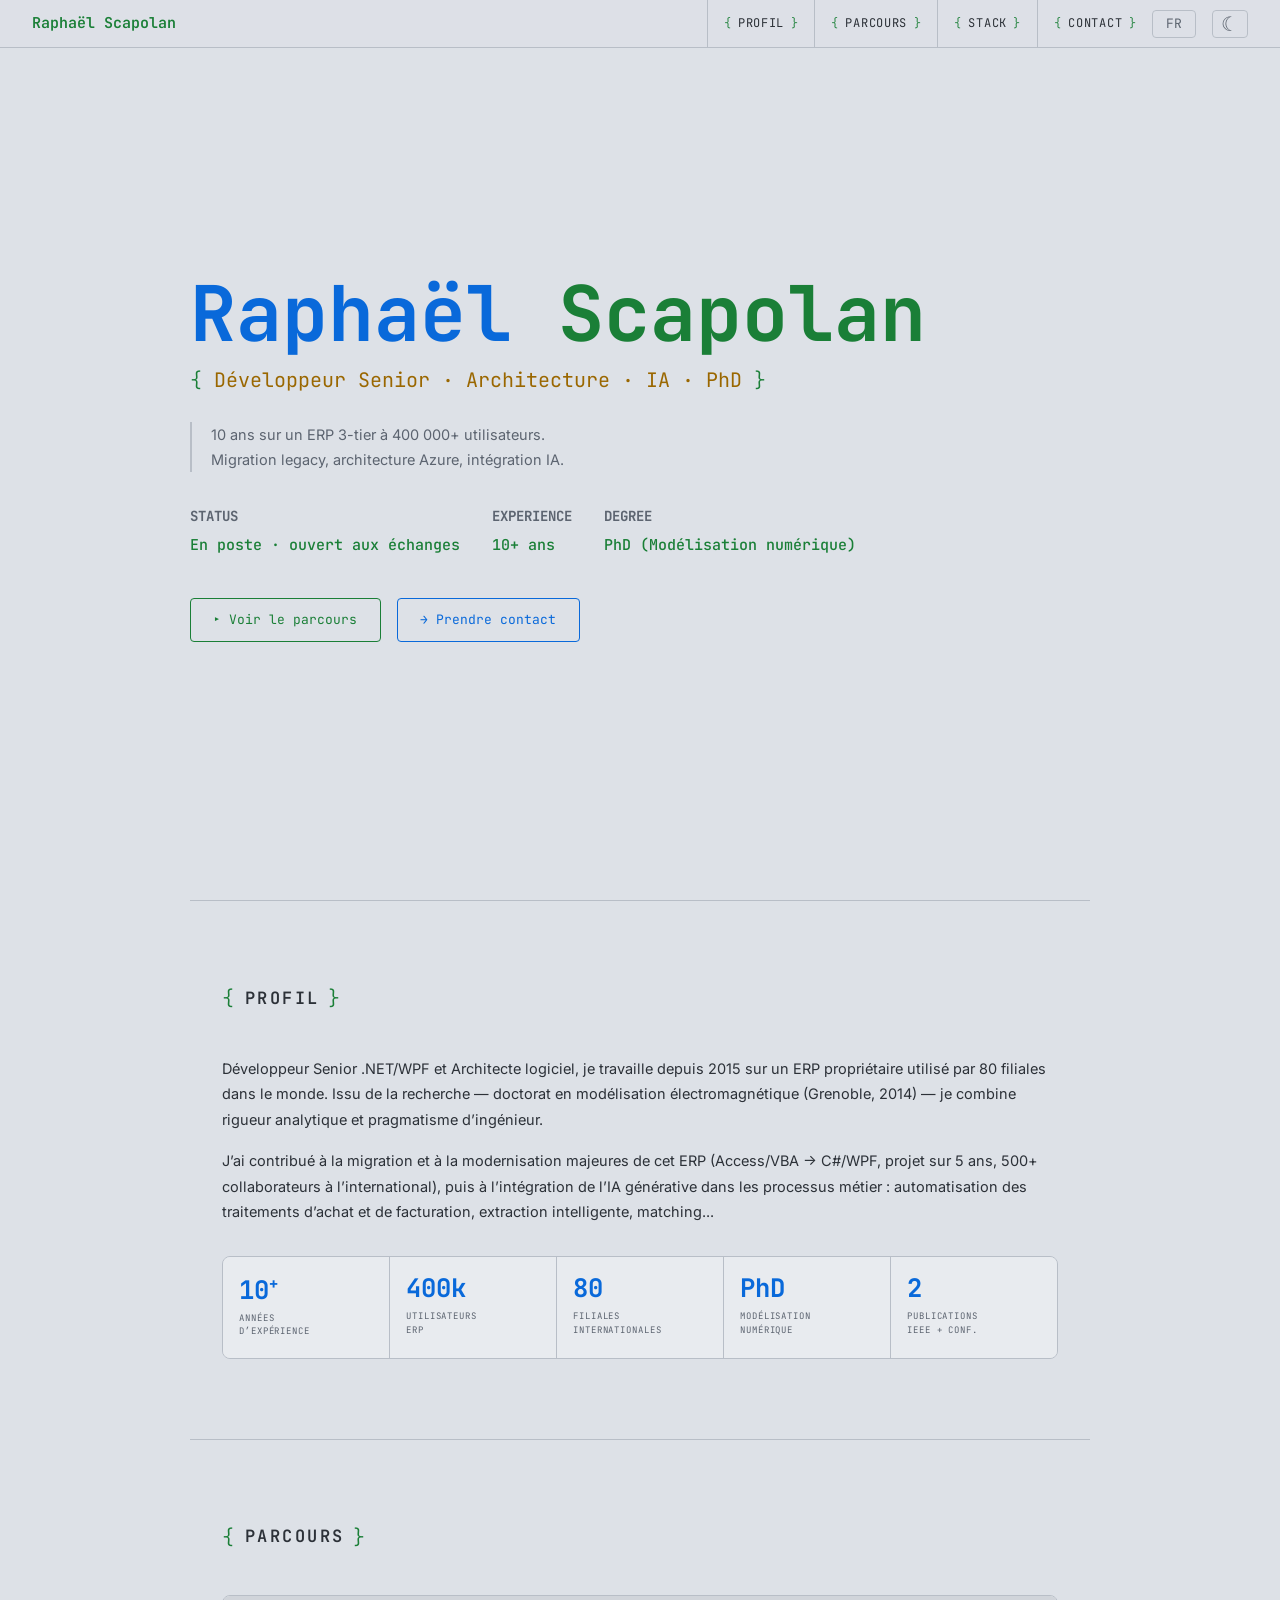
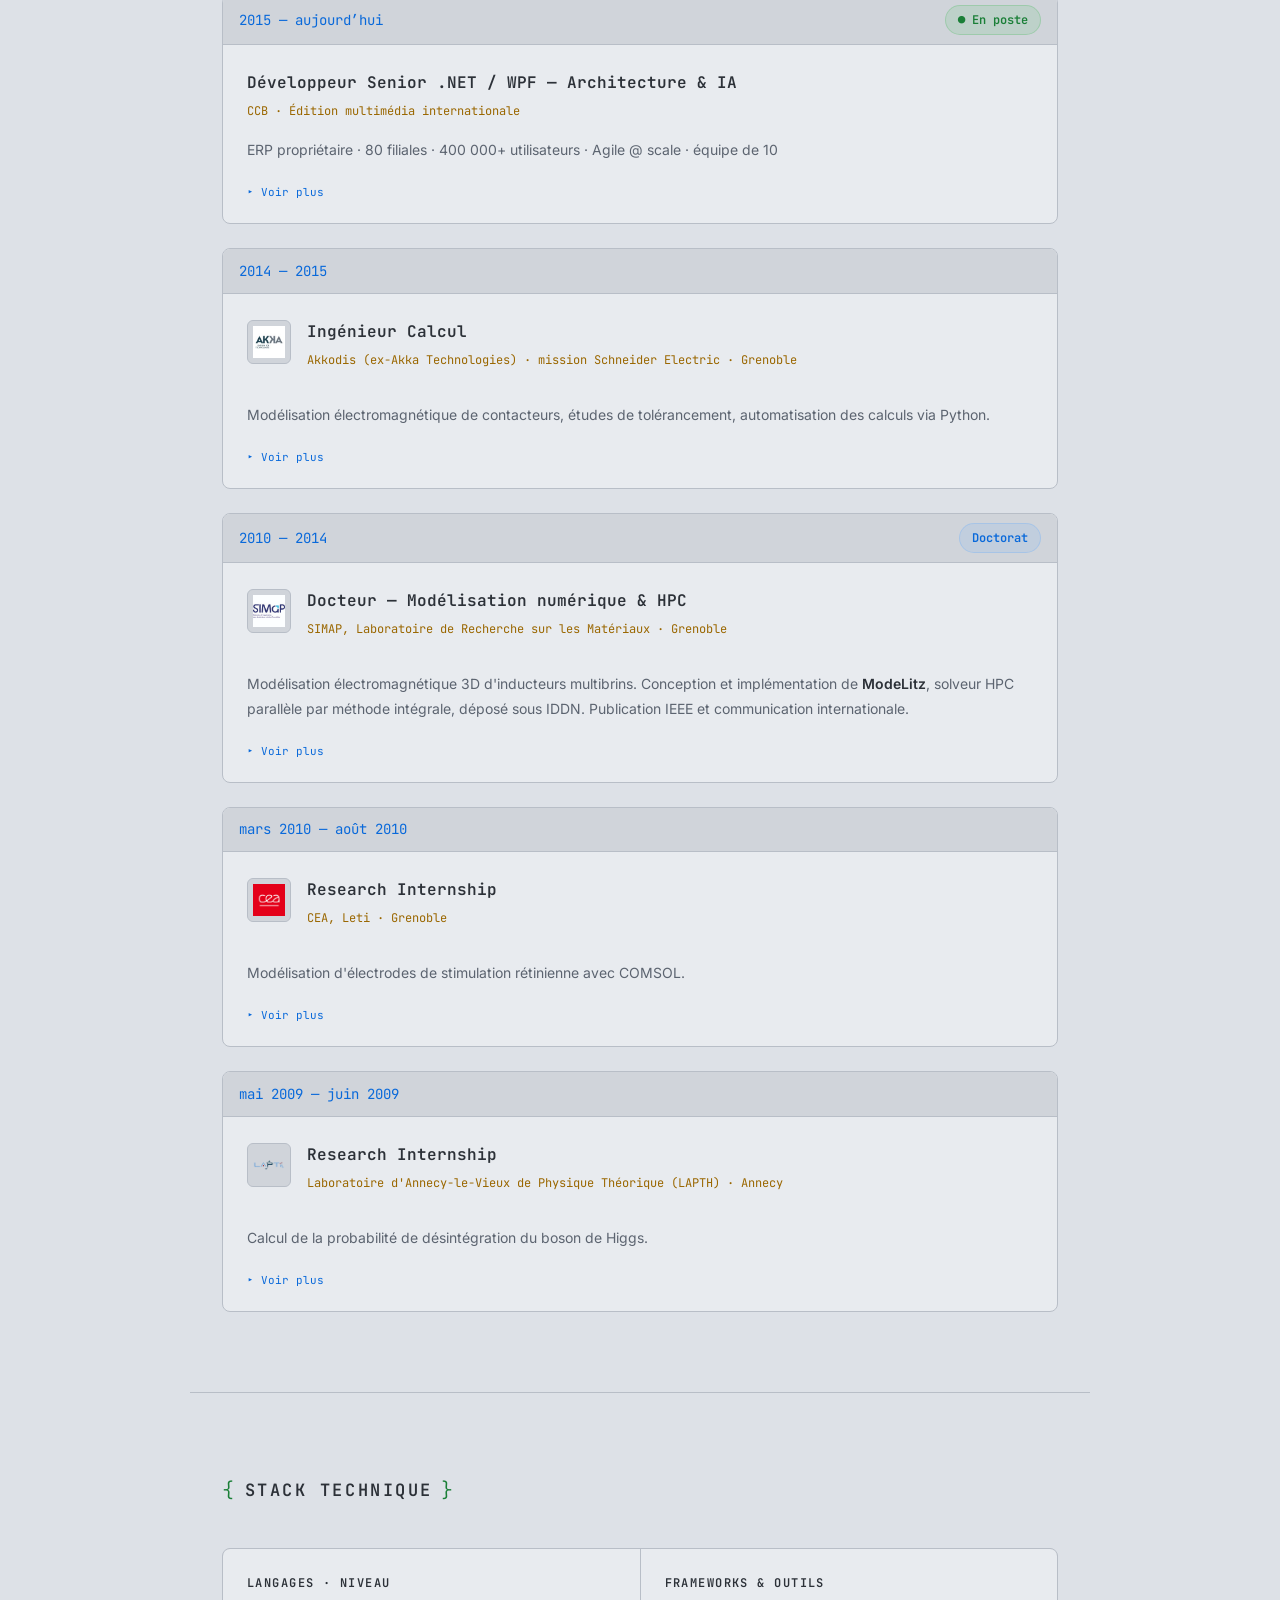
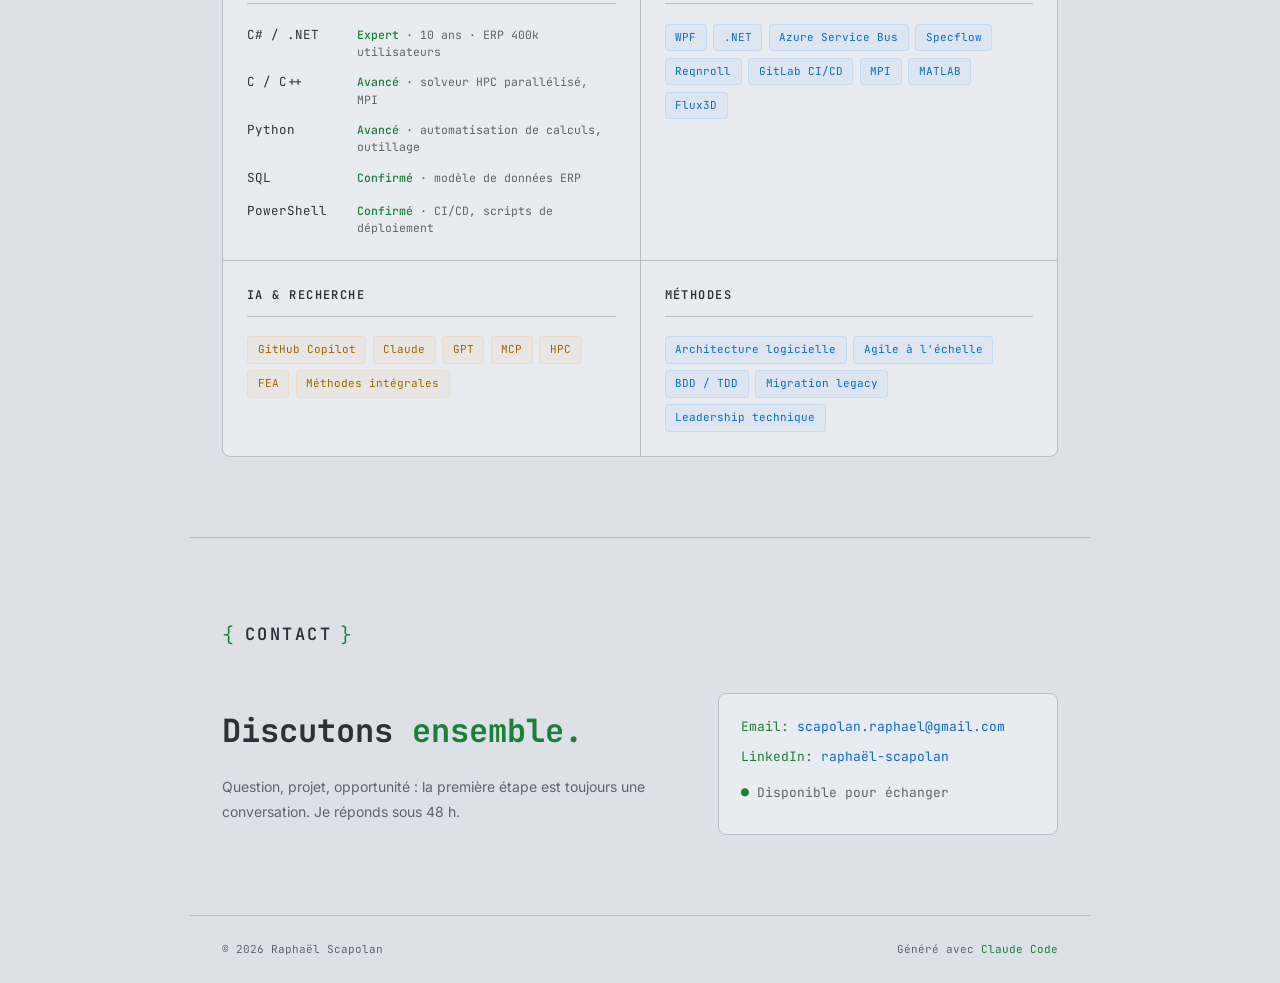
==== index.html @ 98883202 "Nommer ModeLitz et étayer la carte doctorat par des liens et des figures Le travail de thèse était d" ====
<!DOCTYPE html>
<html lang="fr">
<head>
<meta charset="UTF-8">
<meta name="viewport" content="width=device-width, initial-scale=1.0">
<title>Raphaël Scapolan . Portfolio</title>
<meta name="description" content="Développeur Senior .NET/WPF et Architecte logiciel. 10 ans sur un ERP 3-tier à 400 000+ utilisateurs : migration legacy, architecture Azure, intégration IA. PhD en modélisation numérique.">
<meta name="author" content="Raphaël Scapolan">
<link rel="canonical" href="https://scapolanraphael-dev.github.io/raphaelscapolan.website/">

<!-- Icônes -->
<link rel="icon" type="image/svg+xml" href="assets/favicon.svg">
<link rel="apple-touch-icon" href="assets/apple-touch-icon.png">
<meta name="theme-color" content="#0d1117" media="(prefers-color-scheme: dark)">
<meta name="theme-color" content="#dde1e7" media="(prefers-color-scheme: light)">

<!-- Open Graph / LinkedIn / Facebook. Les crawlers n'exécutent pas le JS :
     ces valeurs restent en français, langue par défaut de la page. -->
<meta property="og:type" content="profile">
<meta property="og:site_name" content="Raphaël Scapolan · Portfolio">
<meta property="og:locale" content="fr_FR">
<meta property="og:locale:alternate" content="en_US">
<meta property="og:url" content="https://scapolanraphael-dev.github.io/raphaelscapolan.website/">
<meta property="og:title" content="Raphaël Scapolan — Développeur Senior · Architecture · IA · PhD">
<meta property="og:description" content="10 ans sur un ERP 3-tier à 400 000+ utilisateurs : migration legacy, architecture Azure, intégration IA. PhD en modélisation numérique.">
<meta property="og:image" content="https://scapolanraphael-dev.github.io/raphaelscapolan.website/assets/og-card.png">
<meta property="og:image:width" content="1200">
<meta property="og:image:height" content="630">
<meta property="og:image:alt" content="Raphaël Scapolan — Développeur Senior · Architecture · IA · PhD">
<meta property="profile:first_name" content="Raphaël">
<meta property="profile:last_name" content="Scapolan">

<!-- Twitter / X -->
<meta name="twitter:card" content="summary_large_image">
<meta name="twitter:title" content="Raphaël Scapolan — Développeur Senior · Architecture · IA · PhD">
<meta name="twitter:description" content="10 ans sur un ERP 3-tier à 400 000+ utilisateurs : migration legacy, architecture Azure, intégration IA. PhD en modélisation numérique.">
<meta name="twitter:image" content="https://scapolanraphael-dev.github.io/raphaelscapolan.website/assets/og-card.png">

<link href="https://fonts.googleapis.com/css2?family=JetBrains+Mono:wght@300;400;500;700&family=Inter:wght@400;500&display=swap" rel="stylesheet">
<script>
// Applique thème et langue avant le premier paint pour éviter tout flash.
(function () {
  var t = localStorage.getItem('theme');
  if (!t) t = matchMedia('(prefers-color-scheme: light)').matches ? 'light' : 'dark';
  document.documentElement.setAttribute('data-theme', t);
  document.documentElement.lang = localStorage.getItem('language') || 'fr';
})();
</script>
<style>
*, *::before, *::after { box-sizing: border-box; margin: 0; padding: 0; }
:root {
  --bg:       #0d1117;
  --bg2:      #161b22;
  --bg3:      #21262d;
  --bdr:      #30363d;
  --tx:       #c9d1d9;
  --muted:    #a0aab5;
  --green:    #3fb950;
  --blue:     #58a6ff;
  --amber:    #ffa657;
  --purp:     #bc8cff;
  --red:      #ff7b72;
  --bg-glass: rgba(13,17,23,.96);
  --mono:     'JetBrains Mono', 'Courier New', monospace;
  --sans:     'Inter', system-ui, sans-serif;
}
[data-theme="light"] {
  --bg:       #dde1e7;
  --bg2:      #e8ebef;
  --bg3:      #d0d4da;
  --bdr:      #b8bec7;
  --tx:       #2c3138;
  --muted:    #5c6470;
  --green:    #1a7f37;
  --blue:     #0969da;
  --amber:    #9a6700;
  --purp:     #8250df;
  --red:      #cf222e;
  --bg-glass: rgba(221,225,231,.97);
}
html { scroll-behavior: smooth; }
html.theme-fade *, html.theme-fade *::before, html.theme-fade *::after {
  transition: background-color 1.6s ease, color 1.4s ease, border-color 1.6s ease, box-shadow 1.6s ease !important;
}
body { background: var(--bg); color: var(--tx); font-family: var(--sans); font-size: 16px; line-height: 1.75; }

/* TOPBAR */
.topbar {
  position: fixed; top: 0; left: 0; right: 0; z-index: 100;
  background: var(--bg-glass); border-bottom: 1px solid var(--bdr);
  display: flex; align-items: center; padding: 0 2rem; height: 48px;
  backdrop-filter: blur(8px); font-family: var(--mono); font-size: 12px;
}
.topbar-name { color: var(--green); margin-right: auto; font-size: 15px; font-weight: 600; }
.topbar-name span { color: var(--muted); }
.topbar-nav { display: flex; }
.topbar-nav a {
  color: var(--tx); text-decoration: none; padding: 0 1rem;
  height: 48px; display: flex; align-items: center;
  font-size: 12px; text-transform: uppercase; letter-spacing: .06em;
  transition: color .2s, background .2s; border-left: 1px solid var(--bdr);
}
.topbar-nav a::before { content: '{'; color: var(--green); margin-right: .4rem; font-weight: 300; transition: color .2s; }
.topbar-nav a::after { content: '}'; color: var(--green); margin-left: .4rem; font-weight: 300; transition: color .2s; }
.topbar-nav a:hover { color: var(--green); background: var(--bg3); }
.lang-toggle, .theme-toggle {
  font-family: var(--mono); font-size: 13px; background: none; border: 1px solid var(--bdr);
  color: var(--muted); cursor: pointer; padding: .4rem .8rem; height: 28px;
  border-radius: 4px; transition: all .2s; line-height: 1;
  display: flex; align-items: center; justify-content: center; flex-shrink: 0;
}
.lang-toggle { margin-left: auto; }
.theme-toggle { margin-left: .5rem; padding: 0; width: 36px; font-size: 20px; }
.lang-toggle:hover, .theme-toggle:hover { color: var(--tx); border-color: var(--tx); }

/* HERO */
.hero { min-height: 100vh; display: flex; align-items: center; padding: 80px 2rem 4rem; }
.hero-inner { max-width: 900px; margin: 0 auto; width: 100%; }
.hero-prompt { font-family: var(--mono); font-size: 13px; color: var(--muted); margin-bottom: 1.5rem; }
.hero-prompt .p-sym { color: var(--green); }
.hero-name { font-family: var(--mono); font-size: clamp(2.5rem,6vw,5.5rem); font-weight: 700; line-height: 1.05; }
.hero-name .n-blue { color: var(--blue); }
.hero-name .n-green { color: var(--green); }
.hero-role { font-family: var(--mono); font-size: clamp(.9rem,2vw,1.25rem); color: var(--amber); margin-top: .5rem; font-weight: 400; }
.hero-role::before { content: '{ '; color: var(--green); font-weight: 300; }
.hero-role::after { content: ' }'; color: var(--green); font-weight: 300; }
.hero-desc { max-width: 560px; color: var(--muted); margin-top: 1.5rem; font-size: 14.5px; border-left: 2px solid var(--bdr); padding-left: 1.2rem; }
.hero-meta { display: flex; flex-wrap: wrap; gap: 2rem; margin-top: 2rem; font-family: var(--mono); font-size: 14px; }
.meta-pair { display: flex; flex-direction: column; gap: .2rem; }
.meta-k { color: var(--muted); }
.meta-v { color: var(--green); font-size: 15px; font-weight: 500; }
.hero-cta { display: flex; gap: 1rem; margin-top: 2.5rem; flex-wrap: wrap; }
.btn-t { font-family: var(--mono); font-size: 13px; padding: .6rem 1.4rem; border-radius: 4px; text-decoration: none; border: 1px solid; transition: all .2s; }
.btn-primary { border-color: var(--green); color: var(--green); }
.btn-primary:hover { background: var(--green); color: var(--bg); }
.btn-sec { border-color: var(--blue); color: var(--blue); }
.btn-sec:hover { background: var(--blue); color: var(--bg); }

/* SECTION */
.sec { max-width: 900px; margin: 0 auto; padding: 5rem 2rem; border-top: 1px solid var(--bdr); }
.sec-head { font-family: var(--mono); font-size: 17px; text-transform: uppercase; letter-spacing: .15em; color: var(--tx); display: flex; align-items: center; gap: .5rem; margin-bottom: 2.5rem; font-weight: 600; }
.sec-head::before { content: '{'; color: var(--green); font-size: 20px; font-weight: 300; }
.sec-head::after { content: '}'; color: var(--green); font-size: 20px; font-weight: 300; }

/* ABOUT GRID */
.about-grid { display: flex; flex-direction: column; gap: 2rem; }
.about-text p + p { margin-top: 1rem; }
.about-text p { font-size: 14.5px; color: var(--tx); }
.stats-grid { display: flex; border: 1px solid var(--bdr); border-radius: 8px; overflow: hidden; }
.stat-fig { flex: 1; padding: 1.2rem 1rem; background: var(--bg2); border-right: 1px solid var(--bdr); }
.stat-fig:last-child { border-right: none; }
.stat-fig-n { font-family: var(--mono); font-size: 1.6rem; font-weight: 700; color: var(--blue); line-height: 1; display: block; }
.stat-fig-l { font-family: var(--mono); font-size: 9px; text-transform: uppercase; letter-spacing: .1em; color: var(--muted); display: block; margin-top: .5rem; line-height: 1.5; }

/* EXP */
.exp-list { display: flex; flex-direction: column; gap: 1.5rem; }
.exp-card { background: var(--bg2); border: 1px solid var(--bdr); border-radius: 8px; overflow: hidden; }
.exp-card-top { display: flex; align-items: center; border-bottom: 1px solid var(--bdr); font-family: var(--mono); font-size: 14px; padding: .6rem 1rem; background: var(--bg3); gap: 1rem; }
.exp-yr { color: var(--blue); }
.exp-pill { margin-left: auto; padding: .2rem .75rem; border-radius: 20px; font-size: 12px; font-weight: 600; }
.pill-g { background: rgba(63,185,80,.12); color: var(--green); border: 1px solid rgba(63,185,80,.25); }
.pill-b { background: rgba(88,166,255,.12); color: var(--blue); border: 1px solid rgba(88,166,255,.25); }
.exp-body { padding: 1.5rem; }
.exp-t { font-family: var(--mono); font-size: 1rem; font-weight: 600; color: var(--tx); margin-bottom: .25rem; }
.exp-org { font-family: var(--mono); font-size: 12px; color: var(--amber); margin-bottom: 1rem; }
.exp-p { font-size: 14px; color: var(--muted); margin-bottom: .8rem; }
.exp-ul { list-style: none; display: flex; flex-direction: column; gap: .35rem; }
/* Marqueur en position absolue plutot qu'en item flex : le contenu inline
   (liens, italiques) doit s'ecouler normalement, pas se repartir en colonnes. */
.exp-ul li { font-size: 13.5px; color: var(--muted); position: relative; padding-left: 1.1rem; }
.exp-ul li::before { content: '▸'; color: var(--green); font-size: 10px; position: absolute; left: 0; top: .45em; }
.exp-ul li b { color: var(--tx); font-weight: 500; }
.exp-p b { color: var(--tx); font-weight: 600; }
.exp-ul a.lnk, .exp-p a.lnk { color: var(--blue); text-decoration: none; border-bottom: 1px dotted currentColor; }
.exp-ul a.lnk:hover, .exp-p a.lnk:hover { color: var(--green); }
/* Figures ModeLitz. Les rendus ont un fond blanc : on l'assume en plaque
   claire, comme les logos, plutot que de le laisser trancher sur le sombre. */
.fig-pair { display: grid; grid-template-columns: 1fr 1fr; gap: 1rem; margin-top: 1.4rem; }
.fig { display: flex; flex-direction: column; gap: .5rem; min-width: 0; }
.fig img {
  width: 100%; height: auto; display: block; border-radius: 6px;
  background: #fff; padding: .5rem; border: 1px solid var(--bdr);
}
.fig figcaption { font-family: var(--mono); font-size: 10.5px; color: var(--muted); line-height: 1.5; }
.exp-stack { margin-top: 1.2rem; padding-top: 1rem; border-top: 1px solid var(--bdr); display: flex; flex-wrap: wrap; gap: .4rem; }
.stag { font-family: var(--mono); font-size: 11px; padding: .15rem .55rem; background: rgba(188,140,255,.08); border: 1px solid rgba(188,140,255,.2); border-radius: 3px; color: var(--purp); }
.exp-more { display: grid; grid-template-rows: 0fr; transition: grid-template-rows .35s ease; }
.exp-more > div { overflow: hidden; }
.exp-more.open { grid-template-rows: 1fr; }
.exp-more > div > *:first-child { padding-top: .8rem; }
.exp-toggle { font-family: var(--mono); font-size: 11px; color: var(--blue); background: none; border: none; cursor: pointer; padding: .6rem 0 0; transition: color .2s; display: flex; align-items: center; gap: .3rem; }
.exp-toggle:hover { color: var(--green); }
.exp-header { display: flex; align-items: flex-start; gap: 1rem; margin-bottom: 1rem; }
.exp-logo-body { width: 44px; height: 44px; object-fit: contain; background: rgba(255,255,255,.92); border-radius: 6px; padding: 5px; flex-shrink: 0; margin-top: 2px; }
[data-theme="light"] .exp-logo-body { background: var(--bg3); border: 1px solid var(--bdr); }

/* SKILLS */
.skills-grid { display: grid; grid-template-columns: repeat(2, 1fr); gap: 1px; background: var(--bdr); border: 1px solid var(--bdr); border-radius: 8px; overflow: hidden; }
.sk-block { background: var(--bg2); padding: 1.5rem; }
.sk-title { font-family: var(--mono); font-size: 12px; text-transform: uppercase; letter-spacing: .12em; color: var(--tx); font-weight: 600; margin-bottom: 1.2rem; border-bottom: 1px solid var(--bdr); padding-bottom: .6rem; }
.sk-row { display: flex; align-items: baseline; gap: .9rem; margin-bottom: .7rem; }
.sk-row:last-child { margin-bottom: 0; }
.sk-name { font-family: var(--mono); font-size: 12.5px; color: var(--tx); min-width: 96px; flex-shrink: 0; }
.sk-note { font-family: var(--mono); font-size: 11.5px; color: var(--muted); line-height: 1.5; }
.sk-note b { color: var(--green); font-weight: 500; }
.tag-cloud { display: flex; flex-wrap: wrap; gap: .4rem; }
.tag-b { font-family: var(--mono); font-size: 11px; padding: .2rem .6rem; background: rgba(88,166,255,.08); border: 1px solid rgba(88,166,255,.18); border-radius: 4px; color: var(--blue); }
.tag-a { font-family: var(--mono); font-size: 11px; padding: .2rem .6rem; background: rgba(255,166,87,.08); border: 1px solid rgba(255,166,87,.18); border-radius: 4px; color: var(--amber); }

/* CONTACT */
.contact-grid { display: grid; grid-template-columns: 1fr 340px; gap: 3rem; align-items: center; }
.contact-h { font-family: var(--mono); font-size: clamp(1.5rem,3vw,2rem); font-weight: 700; color: var(--tx); margin-bottom: 1rem; }
.contact-h span { color: var(--green); }
.contact-sub { color: var(--muted); font-size: 14px; }
.terminal { background: var(--bg2); border: 1px solid var(--bdr); border-radius: 8px; overflow: hidden; }
.term-body { padding: 1.4rem; font-family: var(--mono); font-size: 13px; }
.t-line { margin-bottom: .45rem; }
.t-cmd { color: var(--green); }
.t-a { color: var(--blue); text-decoration: none; }
.t-a:hover { text-decoration: underline; }
.t-out { color: var(--muted); }

/* FOOTER */
footer { max-width: 900px; margin: 0 auto; padding: 1.5rem 2rem; border-top: 1px solid var(--bdr); font-family: var(--mono); font-size: 11px; color: var(--muted); display: flex; justify-content: space-between; }

.hamburger {
  display: none; background: none; border: 1px solid var(--bdr);
  color: var(--muted); cursor: pointer; width: 36px; height: 28px;
  border-radius: 4px; margin-right: .75rem; font-size: 16px;
  align-items: center; justify-content: center; flex-shrink: 0;
  font-family: var(--mono); transition: all .2s;
}
.hamburger:hover { color: var(--tx); border-color: var(--tx); }
@media (max-width: 680px) {
  .about-grid, .contact-grid { grid-template-columns: 1fr; }
  .skills-grid { grid-template-columns: 1fr; }
  .topbar-nav { display: none; }
  .topbar-nav.open {
    display: flex; flex-direction: column;
    position: fixed; top: 48px; left: 0; right: 0;
    background: var(--bg-glass); backdrop-filter: blur(8px);
    border-bottom: 1px solid var(--bdr); z-index: 99;
  }
  .topbar-nav.open a {
    border-left: none; border-top: 1px solid var(--bdr);
    height: 44px; padding: 0 1.5rem;
  }
  .topbar { padding: 0 1rem; }
  .topbar-name { font-size: 11px; }
  .sec { padding-top: 3rem; padding-bottom: 3rem; padding-left: 1.25rem; padding-right: 1.25rem; }
  .hero { padding-left: 1.25rem; padding-right: 1.25rem; }
  .hero-meta { gap: 1rem; }
  .exp-logo-body { width: 36px; height: 36px; }
  .fig-pair { grid-template-columns: 1fr; }
  .term-body { font-size: 12px; overflow-wrap: break-word; word-break: break-all; }
  footer { flex-direction: column; gap: .4rem; text-align: center; padding: 1.2rem 1.25rem; }
  .hamburger { display: flex; }
  .stats-grid { flex-wrap: wrap; background: var(--bdr); gap: 1px; }
  .stat-fig { flex: 1 1 calc(33% - 1px); border-right: none; }
}
@media (max-width: 420px) {
  .btn-t { width: 100%; text-align: center; justify-content: center; }
  .hero-cta { flex-direction: column; }
  .exp-card-top { font-size: 12px; }
  .sk-row { flex-direction: column; gap: .1rem; margin-bottom: .9rem; }
  .hero-name { font-size: 2rem; }
  .sec-head { font-size: 14px; letter-spacing: .08em; }
}
</style>
</head>
<body>

<nav class="topbar">
  <button class="hamburger" id="hamburger" title="Menu">☰</button>
  <span class="topbar-name">Raphaël Scapolan</span>
  <div class="topbar-nav" id="topbarNav">
    <a href="#about" data-i18n="nav.profile">profil</a>
    <a href="#experience" data-i18n="nav.experience">parcours</a>
    <a href="#skills" data-i18n="nav.skills">stack</a>
    <a href="#contact" data-i18n="nav.contact">contact</a>
  </div>
  <div style="display: flex; gap: 0.5rem;">
    <button class="lang-toggle" id="langToggle" title="Switch to English">FR</button>
    <button class="theme-toggle" id="themeToggle" title="Passer en thème clair">☀</button>
  </div>
</nav>

<section class="hero">
  <div class="hero-inner">
    <h1 class="hero-name">
      <span class="n-blue">Raphaël</span>&nbsp;<span class="n-green">Scapolan</span>
    </h1>
    <p class="hero-role" data-i18n="hero.role">Développeur Senior · Architecture · IA · PhD</p>
    <p class="hero-desc" data-i18n="hero.desc">
      10 ans sur un ERP 3-tier à 400 000+ utilisateurs.
      <br>
      Migration legacy, architecture Azure, intégration IA.
    </p>
    <div class="hero-meta">
<div class="meta-pair"><span class="meta-k"><b>STATUS</b></span><span class="meta-v" data-i18n="hero.status">En poste · ouvert aux échanges</span></div>
      <div class="meta-pair"><span class="meta-k"><b>EXPERIENCE</b></span><span class="meta-v" data-i18n="hero.experience">10+ ans</span></div>
      <div class="meta-pair"><span class="meta-k"><b>DEGREE</b></span><span class="meta-v" data-i18n="hero.degree">PhD (Modélisation numérique)</span></div>
    </div>
    <div class="hero-cta">
      <a href="#experience" class="btn-t btn-primary" data-i18n="hero.cta1">▸ Voir le parcours</a>
      <a href="#contact" class="btn-t btn-sec" data-i18n="hero.cta2">→ Prendre contact</a>
    </div>
  </div>
</section>

<section class="sec" id="about">
  <p class="sec-head" data-i18n="about.title">profil</p>
  <div class="about-grid">
    <div class="about-text">
      <p data-i18n="about.p1">Développeur Senior .NET/WPF et Architecte logiciel, je travaille depuis 2015 sur un ERP propriétaire utilisé par 80 filiales dans le monde. Issu de la recherche — doctorat en modélisation électromagnétique (Grenoble, 2014) — je combine rigueur analytique et pragmatisme d’ingénieur.</p>
      <p data-i18n="about.p2">J’ai contribué à la migration et à la modernisation majeures de cet ERP (Access/VBA → C#/WPF, projet sur 5 ans, 500+ collaborateurs à l’international), puis à l’intégration de l’IA générative dans les processus métier : automatisation des traitements d’achat et de facturation, extraction intelligente, matching...</p>
    </div>
    <div class="stats-grid">
      <div class="stat-fig"><span class="stat-fig-n">10<sup style="font-size:.6em">+</sup></span><span class="stat-fig-l" data-i18n="about.stat1">années<br>d’expérience</span></div>
      <div class="stat-fig"><span class="stat-fig-n">400k</span><span class="stat-fig-l" data-i18n="about.stat2">utilisateurs<br>ERP</span></div>
      <div class="stat-fig"><span class="stat-fig-n">80</span><span class="stat-fig-l" data-i18n="about.stat3">filiales<br>internationales</span></div>
      <div class="stat-fig"><span class="stat-fig-n">PhD</span><span class="stat-fig-l" data-i18n="about.stat4">modélisation<br>numérique</span></div>
      <div class="stat-fig"><span class="stat-fig-n">2</span><span class="stat-fig-l" data-i18n="about.stat5">publications<br>IEEE + conf.</span></div>
    </div>
  </div>
</section>

<section class="sec" id="experience">
  <p class="sec-head" data-i18n="exp.title">parcours</p>
  <div class="exp-list">

    <div class="exp-card">
      <div class="exp-card-top">
        <span class="exp-yr" data-i18n="exp.1.year">2015 — aujourd’hui</span>
        <span class="exp-pill pill-g" data-i18n="exp.1.status">● En poste</span>
      </div>
      <div class="exp-body">
        <p class="exp-t" data-i18n="exp.1.title">Développeur Senior .NET / WPF — Architecture & IA</p>
        <p class="exp-org" data-i18n="exp.1.org">CCB · Édition multimédia internationale</p>
        <p class="exp-p" data-i18n="exp.1.desc">ERP propriétaire · 80 filiales · 400 000+ utilisateurs · Agile @ scale · équipe de 10</p>
        <div class="exp-more">
          <div>
            <ul class="exp-ul">
              <li data-i18n="exp.1.li1"><b>Migration majeure (5 ans)</b> — Refonte ERP historique Access/VBA vers C# / WPF</li>
              <li data-i18n="exp.1.li2"><b>Core ERP & E-Commerce</b> — Module achats intégré, interconnexion e-commerce (flux cXML)</li>
              <li data-i18n="exp.1.li3"><b>Architecture</b> — Client lourd + serveur Azure Service Bus, CI/CD GitLab</li>
              <li data-i18n="exp.1.li4"><b>Qualité</b> — Tests automatisés BDD (Specflow/Reqnroll), revue de code systématique</li>
              <li data-i18n="exp.1.li5"><b>IA métier</b> — Automatisation achats/factures, extraction intelligente, matching</li>
              <li data-i18n="exp.1.li6"><b>IA technique</b> — Développement assisté par IA, revue de code augmentée</li>
              <li data-i18n="exp.1.li7"><b>R&D</b> — MCPs (indexation codebase, GitLab/Redmine), AI Buildathons</li>
              <li data-i18n="exp.1.li8"><b>Événementiel & Création</b> — Conception et développement d’un jeu vidéo collaboratif (moteur Godot)</li>
            </ul>
            <div class="exp-stack">
              <span class="stag">C#</span><span class="stag">WPF</span><span class="stag">.NET</span>
              <span class="stag">Azure Service Bus</span><span class="stag">SQL</span>
              <span class="stag">Specflow</span><span class="stag">GitLab CI/CD</span>
              <span class="stag">PowerShell</span><span class="stag">Claude</span><span class="stag">Copilot</span>
            </div>
          </div>
        </div>
        <button class="exp-toggle">▸ Voir plus</button>
      </div>
    </div>

    <div class="exp-card">
      <div class="exp-card-top">
        <span class="exp-yr" data-i18n="exp.2.year">2014 — 2015</span>
      </div>
      <div class="exp-body">
        <div class="exp-header">
          <a href="https://www.akkodis.com/" target="_blank" rel="noopener"><img src="assets/logos/akkodis.png" alt="Akkodis (ex Akka Technologies)" class="exp-logo-body"></a>
          <div><p class="exp-t" data-i18n="exp.2.title">Ingénieur Calcul</p>
          <p class="exp-org" data-i18n="exp.2.org">Akkodis (ex-Akka Technologies) · mission Schneider Electric · Grenoble</p></div>
        </div>
        <p class="exp-p" data-i18n="exp.2.desc">Modélisation électromagnétique de contacteurs, études de tolérancement, automatisation des calculs via Python.</p>
        <div class="exp-more">
          <div>
            <div class="exp-stack">
              <span class="stag">Python</span><span class="stag">Flux</span><span class="stag">Électromagnétisme</span>
            </div>
          </div>
        </div>
        <button class="exp-toggle">▸ Voir plus</button>
      </div>
    </div>

    <div class="exp-card">
      <div class="exp-card-top">
        <span class="exp-yr" data-i18n="exp.3.year">2010 — 2014</span>
        <span class="exp-pill pill-b" data-i18n="exp.3.pill">Doctorat</span>
      </div>
      <div class="exp-body">
        <div class="exp-header">
          <a href="https://simap.grenoble-inp.fr/" target="_blank" rel="noopener"><img src="assets/logos/simap.png" alt="SIMaP" class="exp-logo-body"></a>
          <div><p class="exp-t" data-i18n="exp.3.title">Docteur — Modélisation numérique & HPC</p>
          <p class="exp-org" data-i18n="exp.3.org">SIMAP, Laboratoire de Recherche sur les Matériaux · Grenoble</p></div>
        </div>
        <p class="exp-p" data-i18n="exp.3.desc">Modélisation électromagnétique 3D d'inducteurs multibrins. Conception et implémentation de <b>ModeLitz</b>, solveur HPC parallèle par méthode intégrale, déposé sous IDDN. Publication IEEE et communication internationale.</p>
        <div class="exp-more">
          <div>
            <ul class="exp-ul">
              <li data-i18n="exp.3.li1"><b>Thèse</b> — Modélisation électromagnétique 3D d'inducteurs multibrins — développement d'une méthode intégrale parallélisée. Soutenue le 13 novembre 2014, <a class="lnk" href="https://theses.hal.science/tel-01104637v1" target="_blank" rel="noopener">texte intégral sur HAL</a></li>
              <li data-i18n="exp.3.li2"><b>HPC</b> — Conception architecturale d'un solveur parallèle, optimisation MPI sur cluster Ada (IDRIS)</li>
              <li data-i18n="exp.3.li3"><b>ModeLitz</b> — Logiciel déposé auprès de l'Agence pour la protection des programmes, IDDN.FR.001.120006.000.S</li>
              <li data-i18n="exp.3.li4"><b>Publications</b> — <i>3-D Multistrands Inductor Modeling: Influence of Complex Geometrical Arrangements</i>, IEEE Transactions on Magnetics 50(2), fév. 2014 — <a class="lnk" href="https://doi.org/10.1109/TMAG.2013.2282502" target="_blank" rel="noopener">DOI</a> · Colloque international MEP, sept. 2014</li>
            </ul>
            <div class="fig-pair">
              <figure class="fig">
                <img src="assets/modelitz/joule-1512-brins.jpg" loading="lazy" width="800" height="654"
                     alt="Inducteur multibrins de 1512 brins, chaque brin coloré selon la puissance Joule qu'il dissipe">
                <figcaption data-i18n="exp.3.fig1">Puissance Joule dissipée par brin — inducteur de 1512 brins (6×14×18) à 50 kHz</figcaption>
              </figure>
              <figure class="fig">
                <img src="assets/modelitz/acceleration-mpi.png" loading="lazy" width="800" height="603"
                     alt="Courbes du facteur d'accélération en fonction du nombre de processus, jusqu'à 360 processus">
                <figcaption data-i18n="exp.3.fig2">Accélération du solveur parallèle jusqu'à 360 processus — cluster Ada, IDRIS</figcaption>
              </figure>
            </div>
            <div class="exp-stack">
              <span class="stag">C++</span><span class="stag">MPI</span><span class="stag">Python</span>
              <span class="stag">MATLAB</span><span class="stag">HPC</span><span class="stag">FEA</span>
            </div>
          </div>
        </div>
        <button class="exp-toggle">▸ Voir plus</button>
      </div>
    </div>

    <div class="exp-card">
      <div class="exp-card-top">
        <span class="exp-yr" data-i18n="exp.4.year">mars 2010 — août 2010</span>
      </div>
      <div class="exp-body">
        <div class="exp-header">
          <a href="https://www.cea.fr/" target="_blank" rel="noopener"><img src="assets/logos/cea-leti.png" alt="CEA Leti" class="exp-logo-body"></a>
          <div><p class="exp-t" data-i18n="exp.4.title">Research Internship</p>
          <p class="exp-org" data-i18n="exp.4.org">CEA, Leti · Grenoble</p></div>
        </div>
        <p class="exp-p" data-i18n="exp.4.desc">Modélisation d'électrodes de stimulation rétinienne avec COMSOL.</p>
        <div class="exp-more">
          <div>
            <ul class="exp-ul">
              <li data-i18n="exp.4.li1">Modélisation d'électrodes de stimulation rétinienne (COMSOL)</li>
              <li data-i18n="exp.4.li2">Pilotage et automatisation des calculs COMSOL via MATLAB</li>
              <li data-i18n="exp.4.li3">Mesures d'impédance des électrodes et aide à la caractérisation</li>
            </ul>
            <div class="exp-stack">
              <span class="stag">COMSOL</span><span class="stag">MATLAB</span>
            </div>
          </div>
        </div>
        <button class="exp-toggle">▸ Voir plus</button>
      </div>
    </div>

    <div class="exp-card">
      <div class="exp-card-top">
        <span class="exp-yr" data-i18n="exp.5.year">mai 2009 — juin 2009</span>
      </div>
      <div class="exp-body">
        <div class="exp-header">
          <a href="https://www.lapth.cnrs.fr/" target="_blank" rel="noopener"><img src="assets/logos/lapth.png" alt="LAPTH" class="exp-logo-body"></a>
          <div><p class="exp-t" data-i18n="exp.5.title">Research Internship</p>
          <p class="exp-org" data-i18n="exp.5.org">Laboratoire d'Annecy-le-Vieux de Physique Théorique (LAPTH) · Annecy</p></div>
        </div>
        <p class="exp-p" data-i18n="exp.5.desc">Calcul de la probabilité de désintégration du boson de Higgs.</p>
        <div class="exp-more">
          <div>
            <ul class="exp-ul">
              <li data-i18n="exp.5.li1">Calcul de la probabilité de désintégration du boson de Higgs</li>
              <li data-i18n="exp.5.li2">Développement en C++</li>
            </ul>
            <div class="exp-stack">
              <span class="stag">C++</span>
            </div>
          </div>
        </div>
        <button class="exp-toggle">▸ Voir plus</button>
      </div>
    </div>

  </div>
</section>

<section class="sec" id="skills">
  <p class="sec-head" data-i18n="skills.title">stack technique</p>
  <div class="skills-grid">
    <div class="sk-block">
      <p class="sk-title" data-i18n="skills.languages">langages · niveau</p>
      <div class="sk-row"><span class="sk-name">C# / .NET</span><span class="sk-note" data-i18n="skills.level.csharp"><b>Expert</b> · 10 ans · ERP 400k utilisateurs</span></div>
      <div class="sk-row"><span class="sk-name">C / C++</span><span class="sk-note" data-i18n="skills.level.cpp"><b>Avancé</b> · solveur HPC parallélisé, MPI</span></div>
      <div class="sk-row"><span class="sk-name">Python</span><span class="sk-note" data-i18n="skills.level.python"><b>Avancé</b> · automatisation de calculs, outillage</span></div>
      <div class="sk-row"><span class="sk-name">SQL</span><span class="sk-note" data-i18n="skills.level.sql"><b>Confirmé</b> · modèle de données ERP</span></div>
      <div class="sk-row"><span class="sk-name">PowerShell</span><span class="sk-note" data-i18n="skills.level.ps"><b>Confirmé</b> · CI/CD, scripts de déploiement</span></div>
    </div>
    <div class="sk-block">
      <p class="sk-title" data-i18n="skills.frameworks">frameworks & outils</p>
      <div class="tag-cloud">
        <span class="tag-b">WPF</span><span class="tag-b">.NET</span>
        <span class="tag-b">Azure Service Bus</span><span class="tag-b">Specflow</span>
        <span class="tag-b">Reqnroll</span><span class="tag-b">GitLab CI/CD</span>
        <span class="tag-b">MPI</span><span class="tag-b">MATLAB</span><span class="tag-b">Flux3D</span>
      </div>
    </div>
    <div class="sk-block">
      <p class="sk-title" data-i18n="skills.ai">IA & recherche</p>
      <div class="tag-cloud">
        <span class="tag-a">GitHub Copilot</span><span class="tag-a">Claude</span>
        <span class="tag-a">GPT</span><span class="tag-a">MCP</span>
        <span class="tag-a">HPC</span><span class="tag-a">FEA</span>
        <span class="tag-a" data-i18n="skills.tag.integral">Méthodes intégrales</span>
      </div>
    </div>
    <div class="sk-block">
      <p class="sk-title" data-i18n="skills.methods">méthodes</p>
      <div class="tag-cloud">
        <span class="tag-b" data-i18n="skills.method1">Architecture logicielle</span>
        <span class="tag-b" data-i18n="skills.method2">Agile à l'échelle</span>
        <span class="tag-b" data-i18n="skills.method3">BDD / TDD</span>
        <span class="tag-b" data-i18n="skills.method4">Migration legacy</span>
        <span class="tag-b" data-i18n="skills.method5">Leadership technique</span>
      </div>
    </div>
  </div>
</section>

<section class="sec" id="contact">
  <p class="sec-head" data-i18n="contact.title">contact</p>
  <div class="contact-grid">
    <div>
      <h2 class="contact-h" data-i18n="contact.heading">Discutons <span>ensemble.</span></h2>
      <p class="contact-sub" data-i18n="contact.sub">Question, projet, opportunité : la première étape est toujours une conversation. Je réponds sous 48 h.</p>
    </div>
    <div class="terminal">
      <div class="term-body">
        <p class="t-line"><span class="t-cmd">Email:  </span><a href="mailto:scapolan.raphael@gmail.com" class="t-a">scapolan.raphael@gmail.com</a></p>
        <p class="t-line"><span class="t-cmd">LinkedIn: </span><a href="https://www.linkedin.com/in/raphaël-scapolan-87812799/" class="t-a" target="_blank" rel="noopener">raphaël-scapolan</a></p>
        <p class="t-line" style="margin-top:.8rem"><span style="color:var(--green)">●</span><span class="t-out" data-i18n="contact.available"> Disponible pour échanger</span></p>
      </div>
    </div>
  </div>
</section>

<footer>
  <span data-i18n="footer.copyright">© 2026 Raphaël Scapolan</span>
  <span><span data-i18n="footer.made">Généré avec</span> <a href="https://claude.ai/code" target="_blank" rel="noopener" style="color:var(--green);text-decoration:none;">Claude Code</a></span>
</footer>

<script>
// Libellés sans équivalent dans le DOM : noms accessibles des boutons-icônes
// et textes engendrés par le script. Ce sont les seules chaînes qui doivent
// exister en double, faute d'un élément de page où les héberger.
const uiStrings = {
  fr: {
    menu:         'Menu',
    lang:         'Switch to English',
    themeToLight: 'Passer en thème clair',
    themeToDark:  'Passer en thème sombre',
    showMore:     '▸ Voir plus',
    showLess:     '▾ Réduire'
  },
  en: {
    menu:         'Menu',
    lang:         'Passer en français',
    themeToLight: 'Switch to light theme',
    themeToDark:  'Switch to dark theme',
    showMore:     '▸ Show more',
    showLess:     '▾ Show less'
  }
};

// Le HTML porte les textes français : ils sont l'unique source de vérité et
// sont relevés au chargement (frOriginals). Seul l'anglais est décrit ici.
const enTranslations = {
  'nav.profile': 'profile',
  'nav.experience': 'experience',
  'nav.skills': 'stack',
  'nav.contact': 'contact',
  'hero.role': 'Senior Developer · Architecture · AI · PhD',
  'hero.desc': '10 years on a 3-tier ERP serving 400,000+ users.<br>Legacy migration, Azure architecture, AI integration.',
  'hero.status': 'Currently employed · open to discussions',
  'hero.experience': '10+ years',
  'hero.degree': 'PhD (Numerical Modeling)',
  'hero.cta1': '▸ View my experience',
  'hero.cta2': '→ Get in touch',
  'about.title': 'profile',
  'about.p1': 'Senior .NET/WPF Developer and Software Architect, I\'ve been working since 2015 on a proprietary ERP used by 80 subsidiaries worldwide. With a background in research — PhD in electromagnetic modeling (Grenoble, 2014) — I combine analytical rigor with engineering pragmatism.',
  'about.p2': 'I\'ve contributed to the major migration and modernization of this ERP (Access/VBA → C#/WPF, 5-year project with 500+ international collaborators), and then to the integration of generative AI in business processes: procurement and invoicing automation, intelligent extraction, matching...',
  'about.stat1': 'years<br>experience',
  'about.stat2': 'ERP<br>users',
  'about.stat3': 'international<br>subsidiaries',
  'about.stat4': 'numerical<br>modeling',
  'about.stat5': 'IEEE publications<br>& conferences',
  'exp.title': 'experience',
  'exp.1.year': '2015 — today',
  'exp.1.status': '● Currently employed',
  'exp.1.title': 'Senior Developer .NET / WPF — Architecture & AI',
  'exp.1.org': 'CCB · International Multimedia Publishing',
  'exp.1.desc': 'Proprietary ERP · 80 subsidiaries · 400,000+ users · Agile @ scale · team of 10',
  'exp.1.li1': '<b>Major Migration (5 years)</b> — Overhaul of legacy ERP from Access/VBA to C# / WPF',
  'exp.1.li2': '<b>Core ERP & E-Commerce</b> — Integrated procurement module, e-commerce interconnection (cXML streams)',
  'exp.1.li3': '<b>Architecture</b> — Rich client + Azure Service Bus server, GitLab CI/CD',
  'exp.1.li4': '<b>Quality</b> — Automated BDD testing (Specflow/Reqnroll), systematic code review',
  'exp.1.li5': '<b>Business AI</b> — Procurement/invoicing automation, intelligent extraction, matching',
  'exp.1.li6': '<b>Technical AI</b> — AI-assisted development, augmented code review',
  'exp.1.li7': '<b>R&D</b> — MCPs (codebase indexing, GitLab/Redmine), AI Buildathons',
  'exp.1.li8': '<b>Events & Creation</b> — Design and development of a collaborative video game (Godot engine)',
  'exp.2.year': '2014 — 2015',
  'exp.2.title': 'Computation Engineer',
  'exp.2.org': 'Akkodis (ex-Akka Technologies) · Schneider Electric mission · Grenoble',
  'exp.2.desc': 'Electromagnetic modeling of contactors, tolerance studies, automation of calculations via Python.',
  'exp.3.year': '2010 — 2014',
  'exp.3.pill': 'PhD',
  'exp.3.title': 'Doctor — Numerical Modeling & HPC',
  'exp.3.org': 'SIMAP, Materials Research Laboratory · Grenoble',
  'exp.3.desc': '3D electromagnetic modeling of multistrand inductors. Design and implementation of <b>ModeLitz</b>, a parallel HPC solver based on an integral method, registered under IDDN. IEEE publication and international conference paper.',
  'exp.3.li1': '<b>Thesis</b> — 3D electromagnetic modeling of multistrand inductors — development of a parallelized integral method. Defended 13 November 2014, <a class="lnk" href="https://theses.hal.science/tel-01104637v1" target="_blank" rel="noopener">full text on HAL</a>',
  'exp.3.li2': '<b>HPC</b> — Architectural design of a parallel solver, MPI optimization on Ada cluster (IDRIS)',
  'exp.3.li3': '<b>ModeLitz</b> — Software registered with the French Agency for the Protection of Programs, IDDN.FR.001.120006.000.S',
  'exp.3.li4': '<b>Publications</b> — <i>3-D Multistrands Inductor Modeling: Influence of Complex Geometrical Arrangements</i>, IEEE Transactions on Magnetics 50(2), Feb. 2014 — <a class="lnk" href="https://doi.org/10.1109/TMAG.2013.2282502" target="_blank" rel="noopener">DOI</a> · MEP International Colloquium, Sept. 2014',
  'exp.3.fig1': 'Joule power dissipated per strand — 1512-strand inductor (6×14×18) at 50 kHz',
  'exp.3.fig2': 'Parallel solver speed-up up to 360 processes — Ada cluster, IDRIS',
  'exp.4.year': 'March 2010 — August 2010',
  'exp.4.title': 'Research Internship',
  'exp.4.org': 'CEA, Leti · Grenoble',
  'exp.4.desc': 'Modeling of retinal stimulation electrodes with COMSOL.',
  'exp.4.li1': 'Modeling of retinal stimulation electrodes (COMSOL)',
  'exp.4.li2': 'Driving and automating COMSOL calculations via MATLAB',
  'exp.4.li3': 'Impedance measurements of electrodes and characterization support',
  'exp.5.year': 'May 2009 — June 2009',
  'exp.5.title': 'Research Internship',
  'exp.5.org': 'Annecy-le-Vieux Theoretical Physics Laboratory (LAPTH) · Annecy',
  'exp.5.desc': 'Calculation of the Higgs boson decay probability.',
  'exp.5.li1': 'Calculation of the Higgs boson decay probability',
  'exp.5.li2': 'Development in C++',
  'skills.title': 'tech stack',
  'skills.languages': 'languages · level',
  'skills.frameworks': 'frameworks & tools',
  'skills.ai': 'AI & research',
  'skills.methods': 'methods',
  'skills.level.csharp': '<b>Expert</b> · 10 years · ERP with 400k users',
  'skills.level.cpp': '<b>Advanced</b> · parallelized HPC solver, MPI',
  'skills.level.python': '<b>Advanced</b> · computation automation, tooling',
  'skills.level.sql': '<b>Proficient</b> · ERP data model',
  'skills.level.ps': '<b>Proficient</b> · CI/CD, deployment scripts',
  'skills.method1': 'Software Architecture',
  'skills.method2': 'Agile at Scale',
  'skills.method3': 'BDD / TDD',
  'skills.method4': 'Legacy Migration',
  'skills.method5': 'Technical Leadership',
  'skills.tag.integral': 'Integral Methods',
  'contact.title': 'contact',
  'contact.heading': 'Let\'s <span>talk.</span>',
  'contact.sub': 'Question, project, opportunity: the first step is always a conversation. I reply within 48 hours.',
  'contact.available': 'Available to discuss',
  'footer.copyright': '© 2026 Raphaël Scapolan',
  'footer.made': 'Generated with'
};

// Textes français relevés dans le DOM avant toute traduction : c'est ce qui
// permet de revenir de l'anglais au français sans les redéclarer en JS.
const frOriginals = new Map();
document.querySelectorAll('[data-i18n]').forEach(el => {
  frOriginals.set(el.getAttribute('data-i18n'), el.innerHTML);
});

function setLanguage(lang) {
  currentLang = lang;
  localStorage.setItem('language', lang);
  document.documentElement.setAttribute('data-lang', lang);
  document.documentElement.lang = lang;

  document.querySelectorAll('[data-i18n]').forEach(el => {
    const key = el.getAttribute('data-i18n');
    // Le français vient du DOM, l'anglais du dictionnaire. innerHTML dans les
    // deux cas : les textes relevés sont déjà du HTML, la reprise est exacte.
    const text = lang === 'en' ? enTranslations[key] : frOriginals.get(key);
    if (text != null) el.innerHTML = text;
  });

  document.getElementById('langToggle').textContent = lang === 'en' ? 'EN' : 'FR';

  document.querySelectorAll('.exp-toggle').forEach(btn => {
    const open = btn.previousElementSibling.classList.contains('open');
    btn.textContent = uiStrings[lang][open ? 'showLess' : 'showMore'];
  });

  updateControlLabels();
}

// Libellés des contrôles de la topbar. Ils décrivent l'action à venir, pas
// l'état courant : ils dépendent donc de la langue ET du thème actif.
function updateControlLabels() {
  const u = uiStrings[currentLang];
  const isDark = document.documentElement.getAttribute('data-theme') === 'dark';
  const labels = [
    ['hamburger',   u.menu],
    ['langToggle',  u.lang],
    ['themeToggle', isDark ? u.themeToLight : u.themeToDark]
  ];
  labels.forEach(([id, label]) => {
    const el = document.getElementById(id);
    el.title = label;
    el.setAttribute('aria-label', label);
  });
}

const hamburger = document.getElementById('hamburger');
const topbarNav = document.getElementById('topbarNav');
hamburger.addEventListener('click', () => {
  const open = topbarNav.classList.toggle('open');
  hamburger.textContent = open ? '✕' : '☰';
});
topbarNav.querySelectorAll('a').forEach(a => {
  a.addEventListener('click', () => {
    topbarNav.classList.remove('open');
    hamburger.textContent = '☰';
  });
});

let currentLang = 'fr';

function setupToggleButtons() {
  document.querySelectorAll('.exp-toggle').forEach(btn => {
    btn.addEventListener('click', function() {
      const open = this.previousElementSibling.classList.toggle('open');
      this.textContent = uiStrings[currentLang][open ? 'showLess' : 'showMore'];
    });
  });
}

setupToggleButtons();

const toggle = document.getElementById('themeToggle');
// Le thème est déjà posé par le script du <head> ; on se contente de le lire.
const saved = document.documentElement.getAttribute('data-theme');
toggle.textContent = saved === 'dark' ? '☀' : '☾';

toggle.addEventListener('click', () => {
  const next = document.documentElement.getAttribute('data-theme') === 'dark' ? 'light' : 'dark';
  const html = document.documentElement;
  html.classList.add('theme-fade');
  html.setAttribute('data-theme', next);
  localStorage.setItem('theme', next);
  toggle.textContent = next === 'dark' ? '☀' : '☾';
  updateControlLabels();
  setTimeout(() => html.classList.remove('theme-fade'), 1800);
});

const langToggle = document.getElementById('langToggle');
const savedLang = localStorage.getItem('language') || 'fr';
currentLang = savedLang;
setLanguage(savedLang);
langToggle.addEventListener('click', () => {
  const nextLang = currentLang === 'fr' ? 'en' : 'fr';
  setLanguage(nextLang);
});
</script>
</body>
</html>
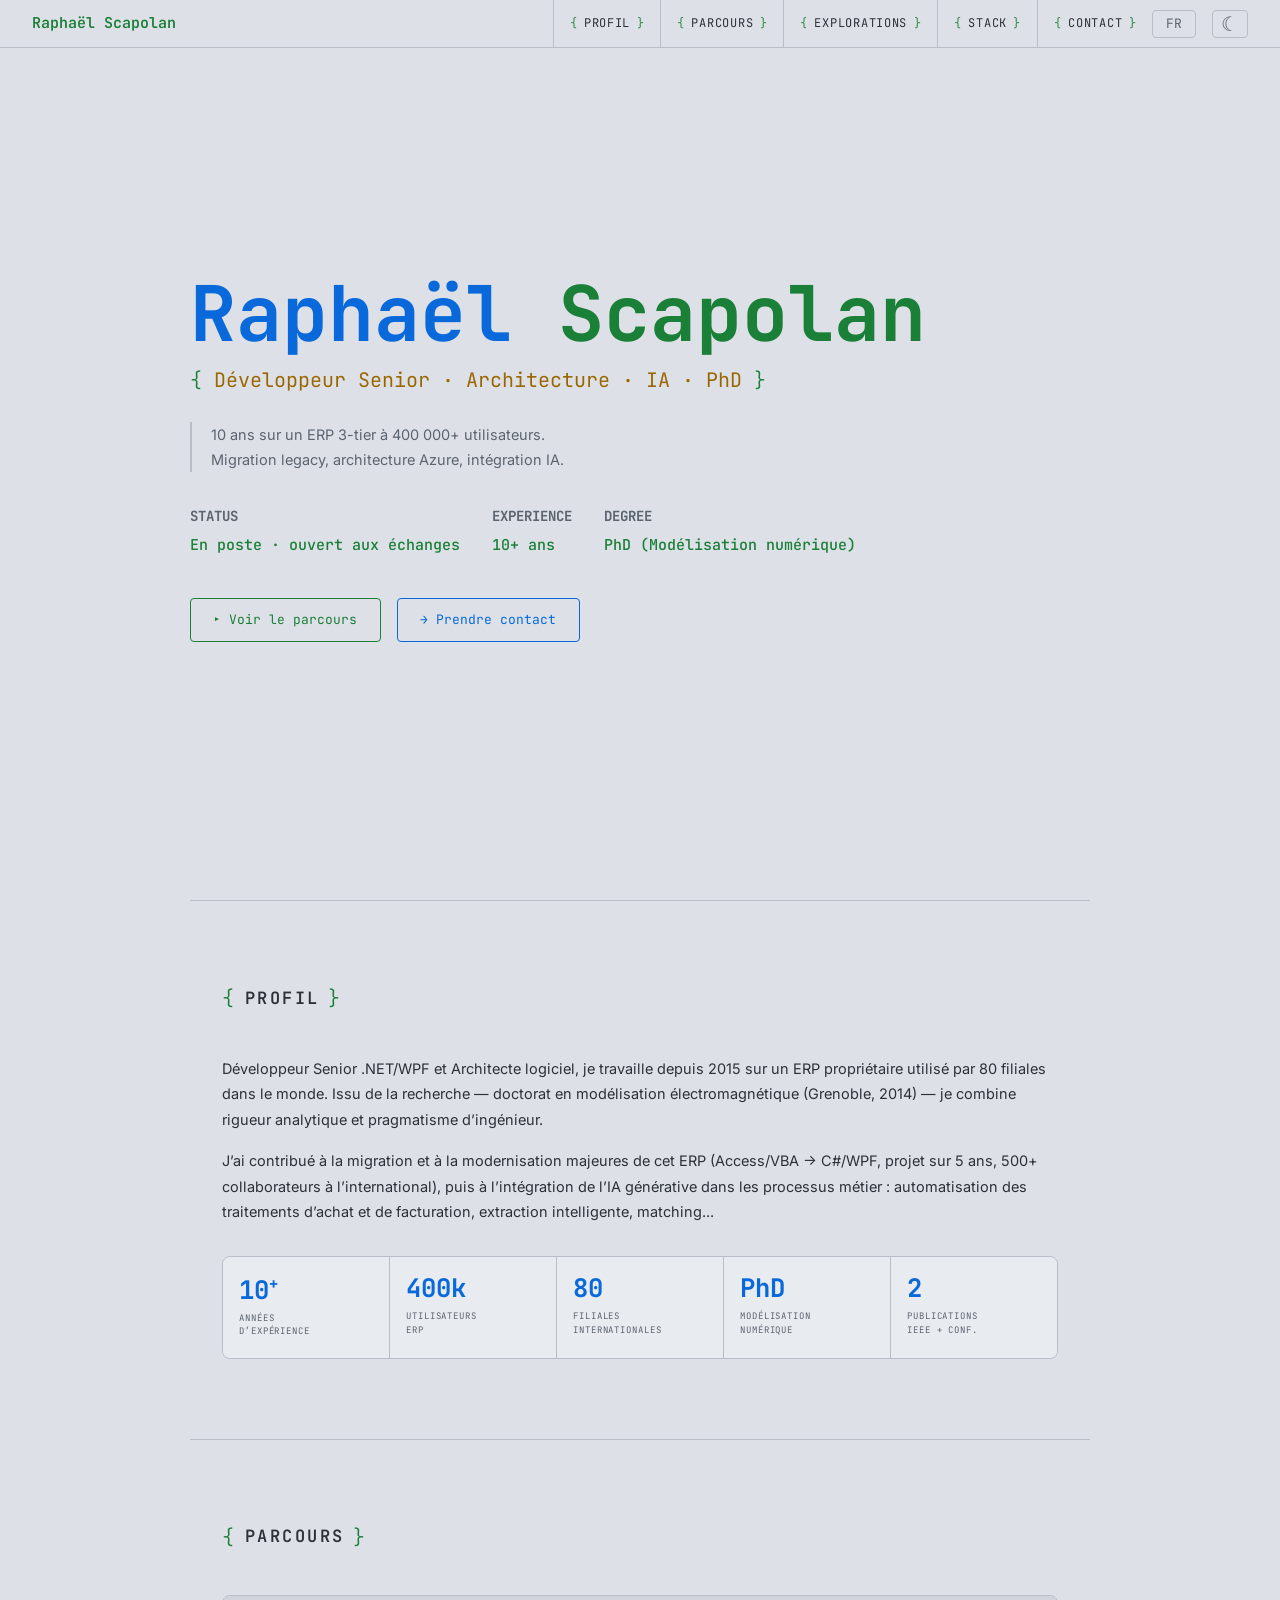
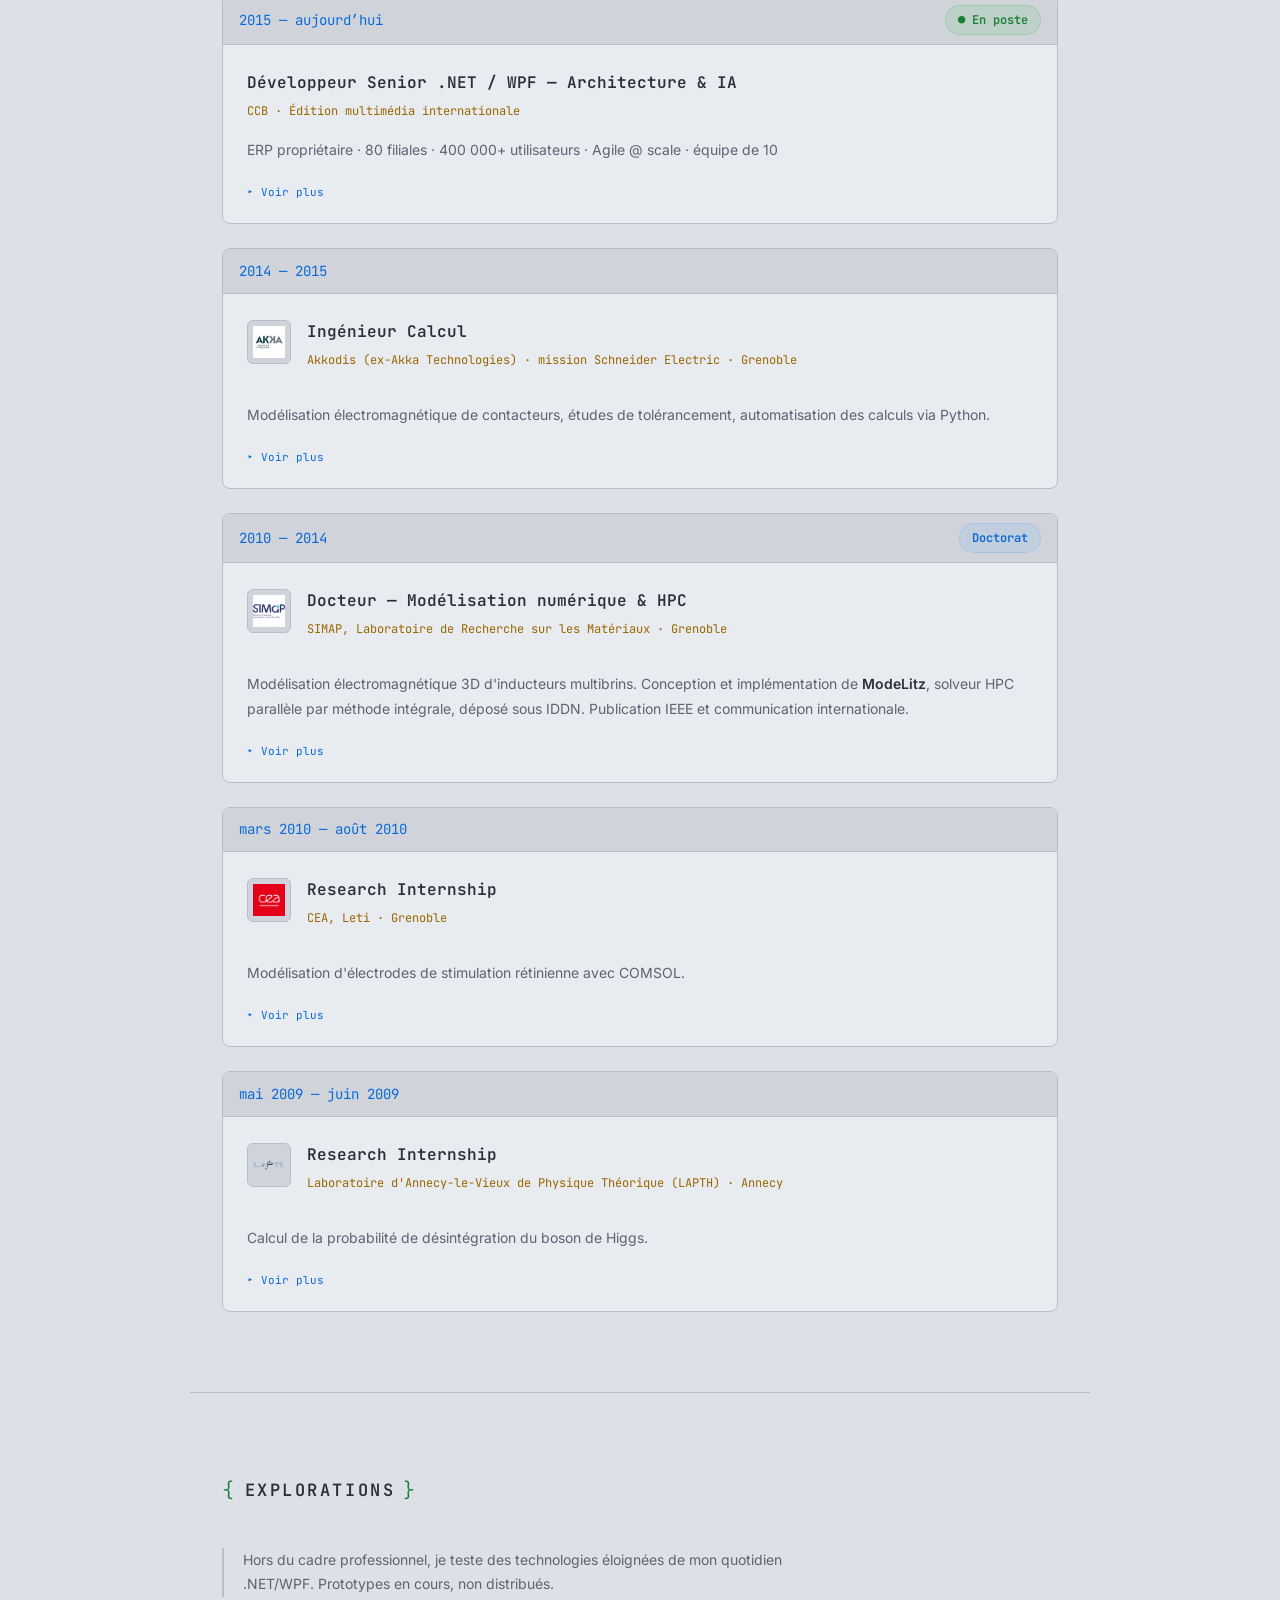
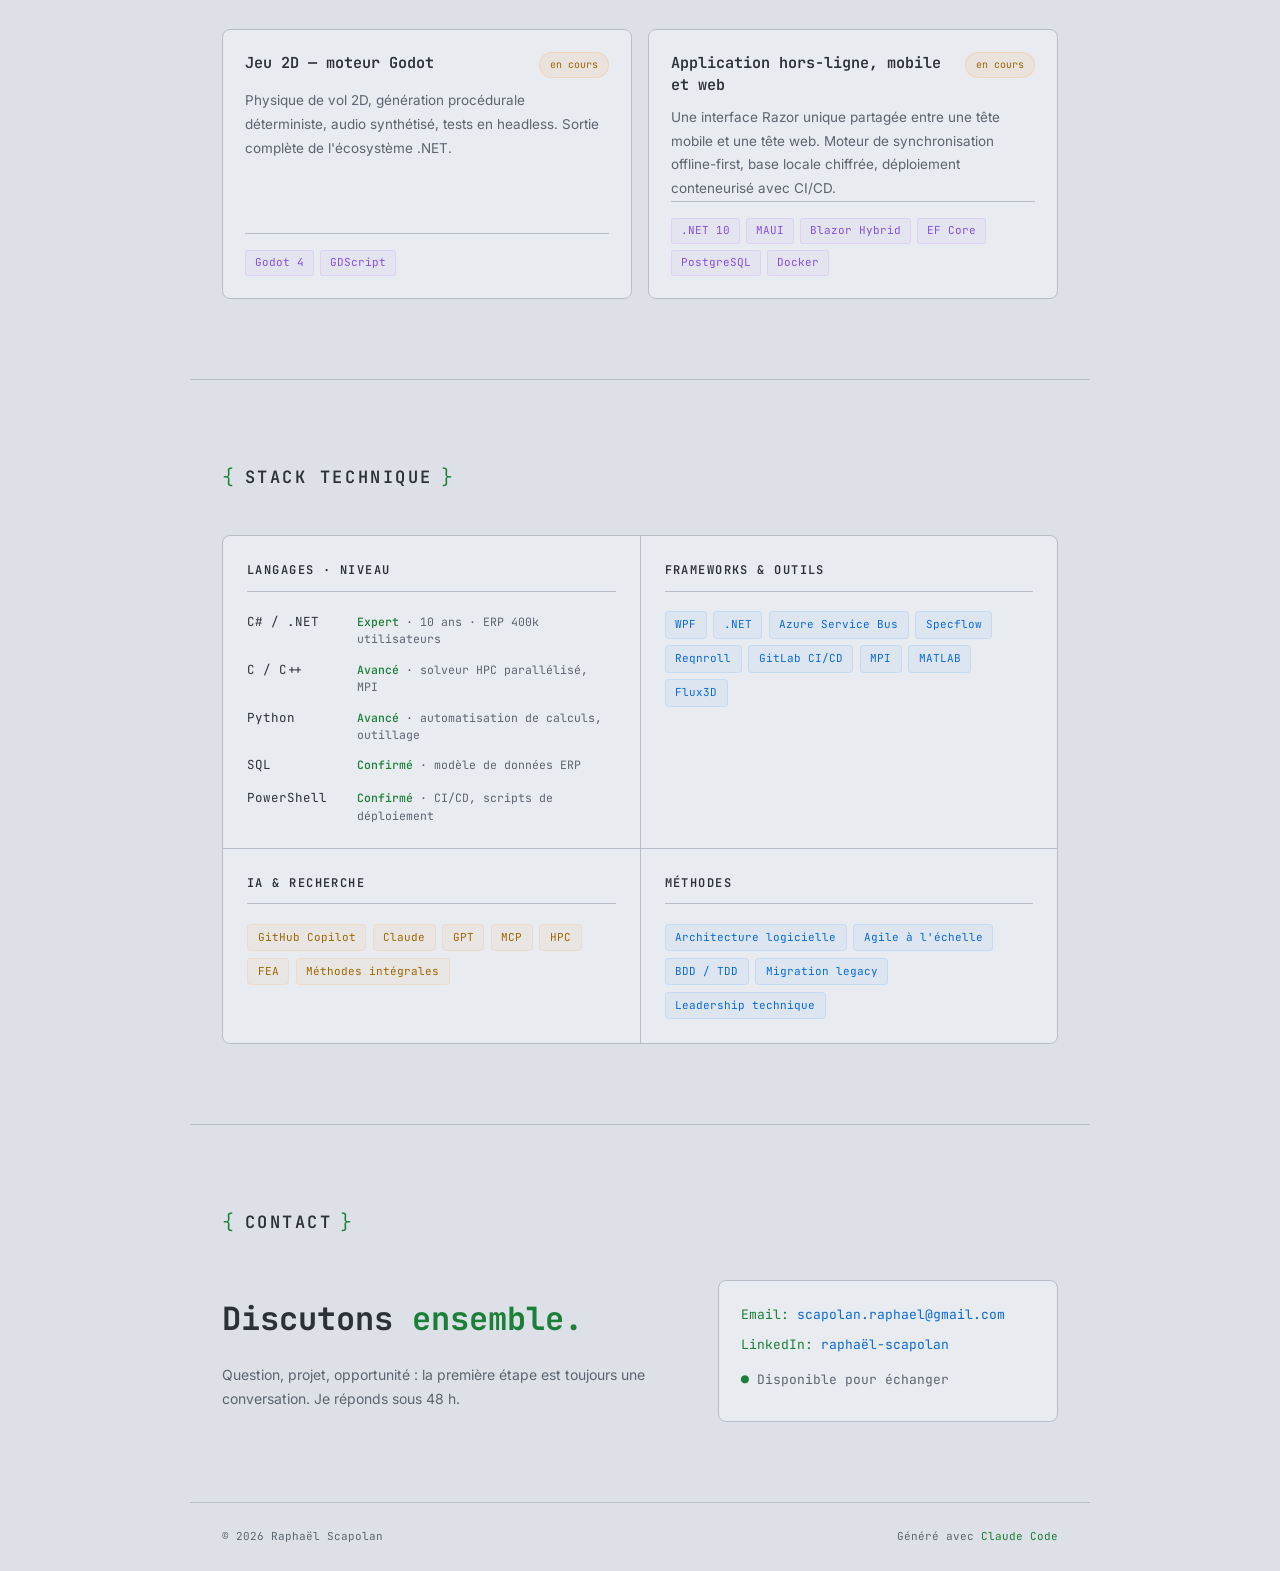
==== commit c7b10c14: "Ajouter une section explorations pour les prototypes personnels Le site ne montrait que du travail s" ====
--- a/index.html
+++ b/index.html
@@ -194,6 +194,19 @@
 .exp-logo-body { width: 44px; height: 44px; object-fit: contain; background: rgba(255,255,255,.92); border-radius: 6px; padding: 5px; flex-shrink: 0; margin-top: 2px; }
 [data-theme="light"] .exp-logo-body { background: var(--bg3); border: 1px solid var(--bdr); }
 
+/* EXPLORATIONS */
+.expl-intro { color: var(--muted); font-size: 14px; max-width: 620px; margin-bottom: 2rem; border-left: 2px solid var(--bdr); padding-left: 1.2rem; }
+.expl-grid { display: grid; grid-template-columns: repeat(2, 1fr); gap: 1rem; }
+.expl-card { background: var(--bg2); border: 1px solid var(--bdr); border-radius: 8px; padding: 1.4rem; display: flex; flex-direction: column; }
+.expl-top { display: flex; align-items: flex-start; gap: .8rem; margin-bottom: .7rem; }
+.expl-t { font-family: var(--mono); font-size: .95rem; font-weight: 600; color: var(--tx); line-height: 1.4; }
+.expl-pill { margin-left: auto; flex-shrink: 0; font-family: var(--mono); font-size: 10px; padding: .2rem .6rem; border-radius: 20px; white-space: nowrap;
+  background: rgba(255,166,87,.12); color: var(--amber); border: 1px solid rgba(255,166,87,.25); }
+.expl-p { font-size: 13.5px; color: var(--muted); }
+/* Repousse la pile technique en bas : les deux cartes s'alignent malgre
+   des descriptions de longueurs differentes. */
+.expl-card .exp-stack { margin-top: auto; }
+
 /* SKILLS */
 .skills-grid { display: grid; grid-template-columns: repeat(2, 1fr); gap: 1px; background: var(--bdr); border: 1px solid var(--bdr); border-radius: 8px; overflow: hidden; }
 .sk-block { background: var(--bg2); padding: 1.5rem; }
@@ -231,9 +244,10 @@
   font-family: var(--mono); transition: all .2s;
 }
 .hamburger:hover { color: var(--tx); border-color: var(--tx); }
-@media (max-width: 680px) {
-  .about-grid, .contact-grid { grid-template-columns: 1fr; }
-  .skills-grid { grid-template-columns: 1fr; }
+
+/* La barre passe en menu bien avant la mise en page mobile : cinq entrees
+   plus deux boutons ne tiennent plus en ligne sous ~900px. */
+@media (max-width: 900px) {
   .topbar-nav { display: none; }
   .topbar-nav.open {
     display: flex; flex-direction: column;
@@ -245,6 +259,12 @@
     border-left: none; border-top: 1px solid var(--bdr);
     height: 44px; padding: 0 1.5rem;
   }
+  .hamburger { display: flex; }
+}
+@media (max-width: 680px) {
+  .about-grid, .contact-grid { grid-template-columns: 1fr; }
+  .skills-grid { grid-template-columns: 1fr; }
+  .expl-grid { grid-template-columns: 1fr; }
   .topbar { padding: 0 1rem; }
   .topbar-name { font-size: 11px; }
   .sec { padding-top: 3rem; padding-bottom: 3rem; padding-left: 1.25rem; padding-right: 1.25rem; }
@@ -254,7 +274,6 @@
   .fig-pair { grid-template-columns: 1fr; }
   .term-body { font-size: 12px; overflow-wrap: break-word; word-break: break-all; }
   footer { flex-direction: column; gap: .4rem; text-align: center; padding: 1.2rem 1.25rem; }
-  .hamburger { display: flex; }
   .stats-grid { flex-wrap: wrap; background: var(--bdr); gap: 1px; }
   .stat-fig { flex: 1 1 calc(33% - 1px); border-right: none; }
 }
@@ -276,6 +295,7 @@
   <div class="topbar-nav" id="topbarNav">
     <a href="#about" data-i18n="nav.profile">profil</a>
     <a href="#experience" data-i18n="nav.experience">parcours</a>
+    <a href="#explorations" data-i18n="nav.explorations">explorations</a>
     <a href="#skills" data-i18n="nav.skills">stack</a>
     <a href="#contact" data-i18n="nav.contact">contact</a>
   </div>
@@ -482,6 +502,37 @@
   </div>
 </section>
 
+<section class="sec" id="explorations">
+  <p class="sec-head" data-i18n="expl.title">explorations</p>
+  <p class="expl-intro" data-i18n="expl.intro">Hors du cadre professionnel, je teste des technologies éloignées de mon quotidien .NET/WPF. Prototypes en cours, non distribués.</p>
+  <div class="expl-grid">
+
+    <div class="expl-card">
+      <div class="expl-top">
+        <p class="expl-t" data-i18n="expl.1.title">Jeu 2D — moteur Godot</p>
+        <span class="expl-pill" data-i18n="expl.wip">en cours</span>
+      </div>
+      <p class="expl-p" data-i18n="expl.1.desc">Physique de vol 2D, génération procédurale déterministe, audio synthétisé, tests en headless. Sortie complète de l'écosystème .NET.</p>
+      <div class="exp-stack">
+        <span class="stag">Godot 4</span><span class="stag">GDScript</span>
+      </div>
+    </div>
+
+    <div class="expl-card">
+      <div class="expl-top">
+        <p class="expl-t" data-i18n="expl.2.title">Application hors-ligne, mobile et web</p>
+        <span class="expl-pill" data-i18n="expl.wip">en cours</span>
+      </div>
+      <p class="expl-p" data-i18n="expl.2.desc">Une interface Razor unique partagée entre une tête mobile et une tête web. Moteur de synchronisation offline-first, base locale chiffrée, déploiement conteneurisé avec CI/CD.</p>
+      <div class="exp-stack">
+        <span class="stag">.NET 10</span><span class="stag">MAUI</span><span class="stag">Blazor Hybrid</span>
+        <span class="stag">EF Core</span><span class="stag">PostgreSQL</span><span class="stag">Docker</span>
+      </div>
+    </div>
+
+  </div>
+</section>
+
 <section class="sec" id="skills">
   <p class="sec-head" data-i18n="skills.title">stack technique</p>
   <div class="skills-grid">
@@ -574,6 +625,7 @@
 const enTranslations = {
   'nav.profile': 'profile',
   'nav.experience': 'experience',
+  'nav.explorations': 'explorations',
   'nav.skills': 'stack',
   'nav.contact': 'contact',
   'hero.role': 'Senior Developer · Architecture · AI · PhD',
@@ -633,6 +685,13 @@
   'exp.5.desc': 'Calculation of the Higgs boson decay probability.',
   'exp.5.li1': 'Calculation of the Higgs boson decay probability',
   'exp.5.li2': 'Development in C++',
+  'expl.title': 'explorations',
+  'expl.intro': 'Outside work, I try out technologies far removed from my day-to-day .NET/WPF. Prototypes in progress, not distributed.',
+  'expl.wip': 'in progress',
+  'expl.1.title': '2D game — Godot engine',
+  'expl.1.desc': '2D flight physics, deterministic procedural generation, synthesized audio, headless test suite. A full step outside the .NET ecosystem.',
+  'expl.2.title': 'Offline-first app, mobile and web',
+  'expl.2.desc': 'A single Razor interface shared between a mobile head and a web head. Offline-first synchronization engine, encrypted local database, containerized deployment with CI/CD.',
   'skills.title': 'tech stack',
   'skills.languages': 'languages · level',
   'skills.frameworks': 'frameworks & tools',
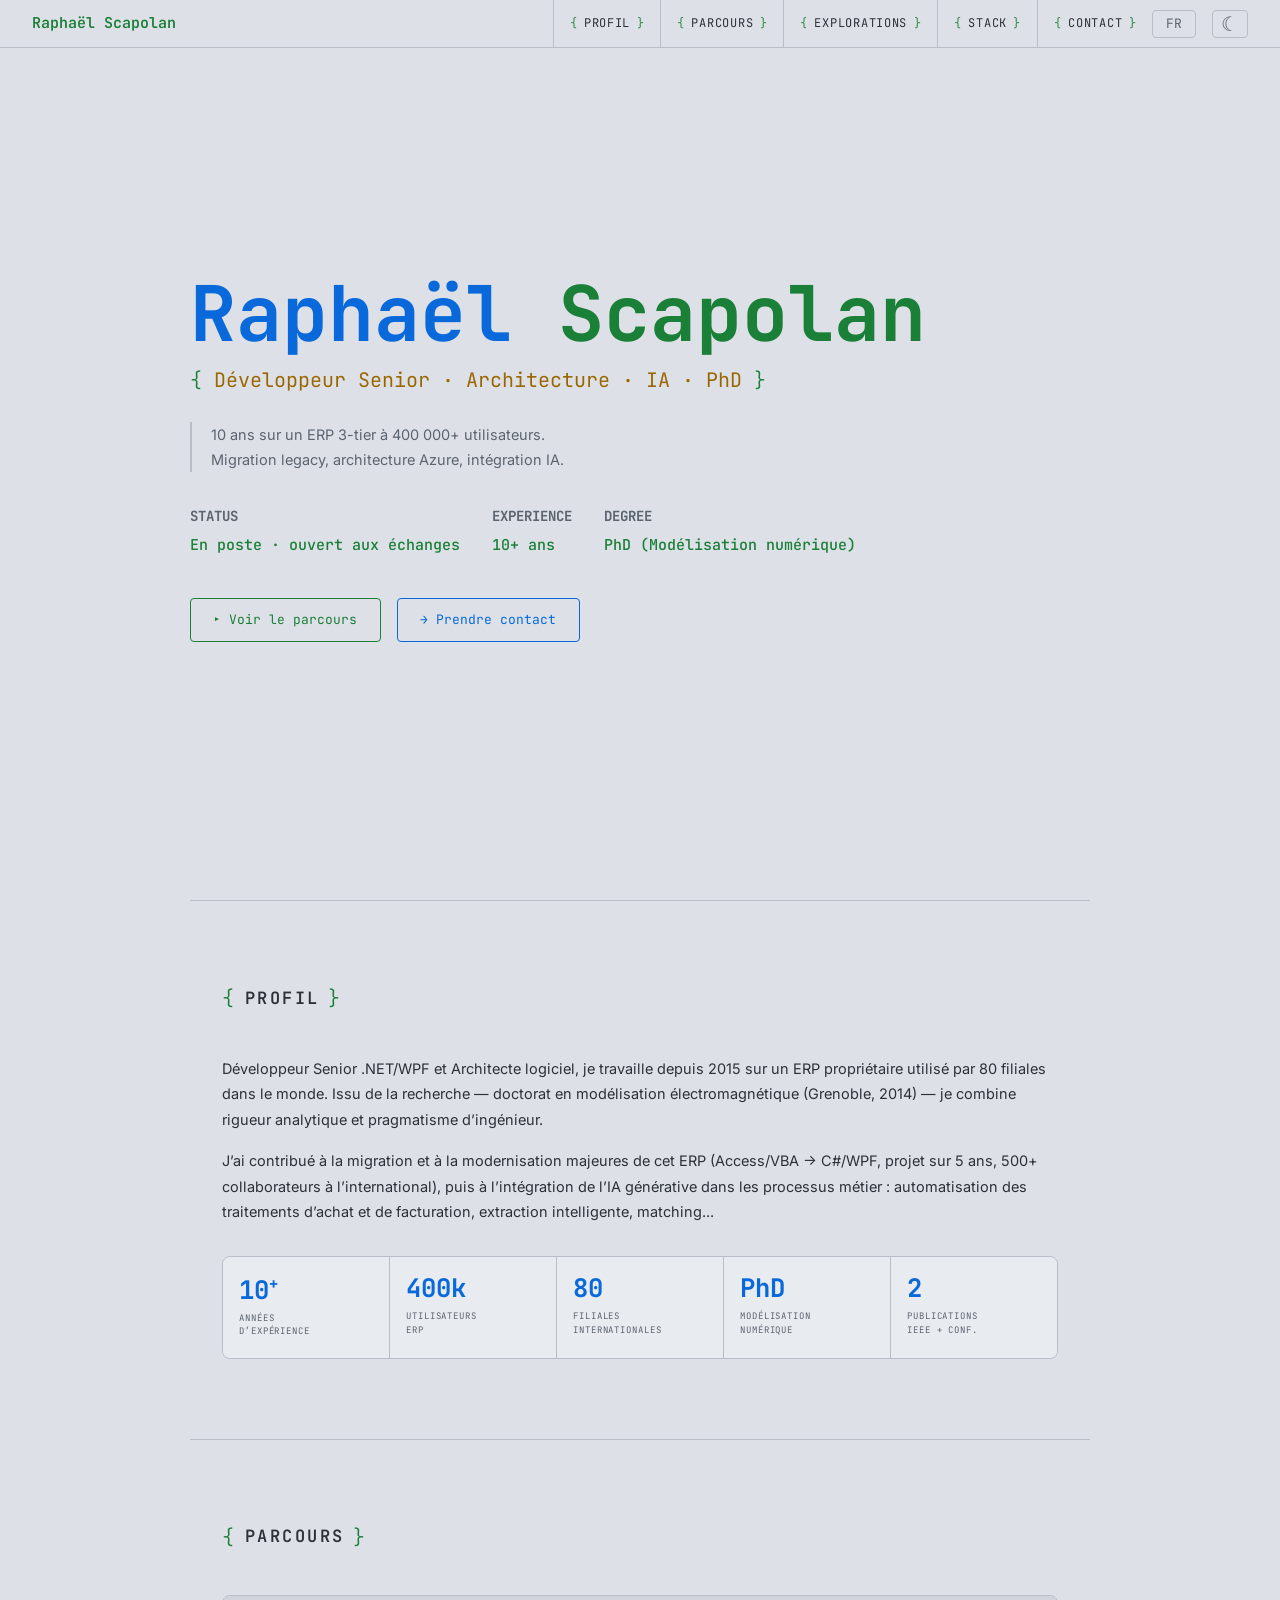
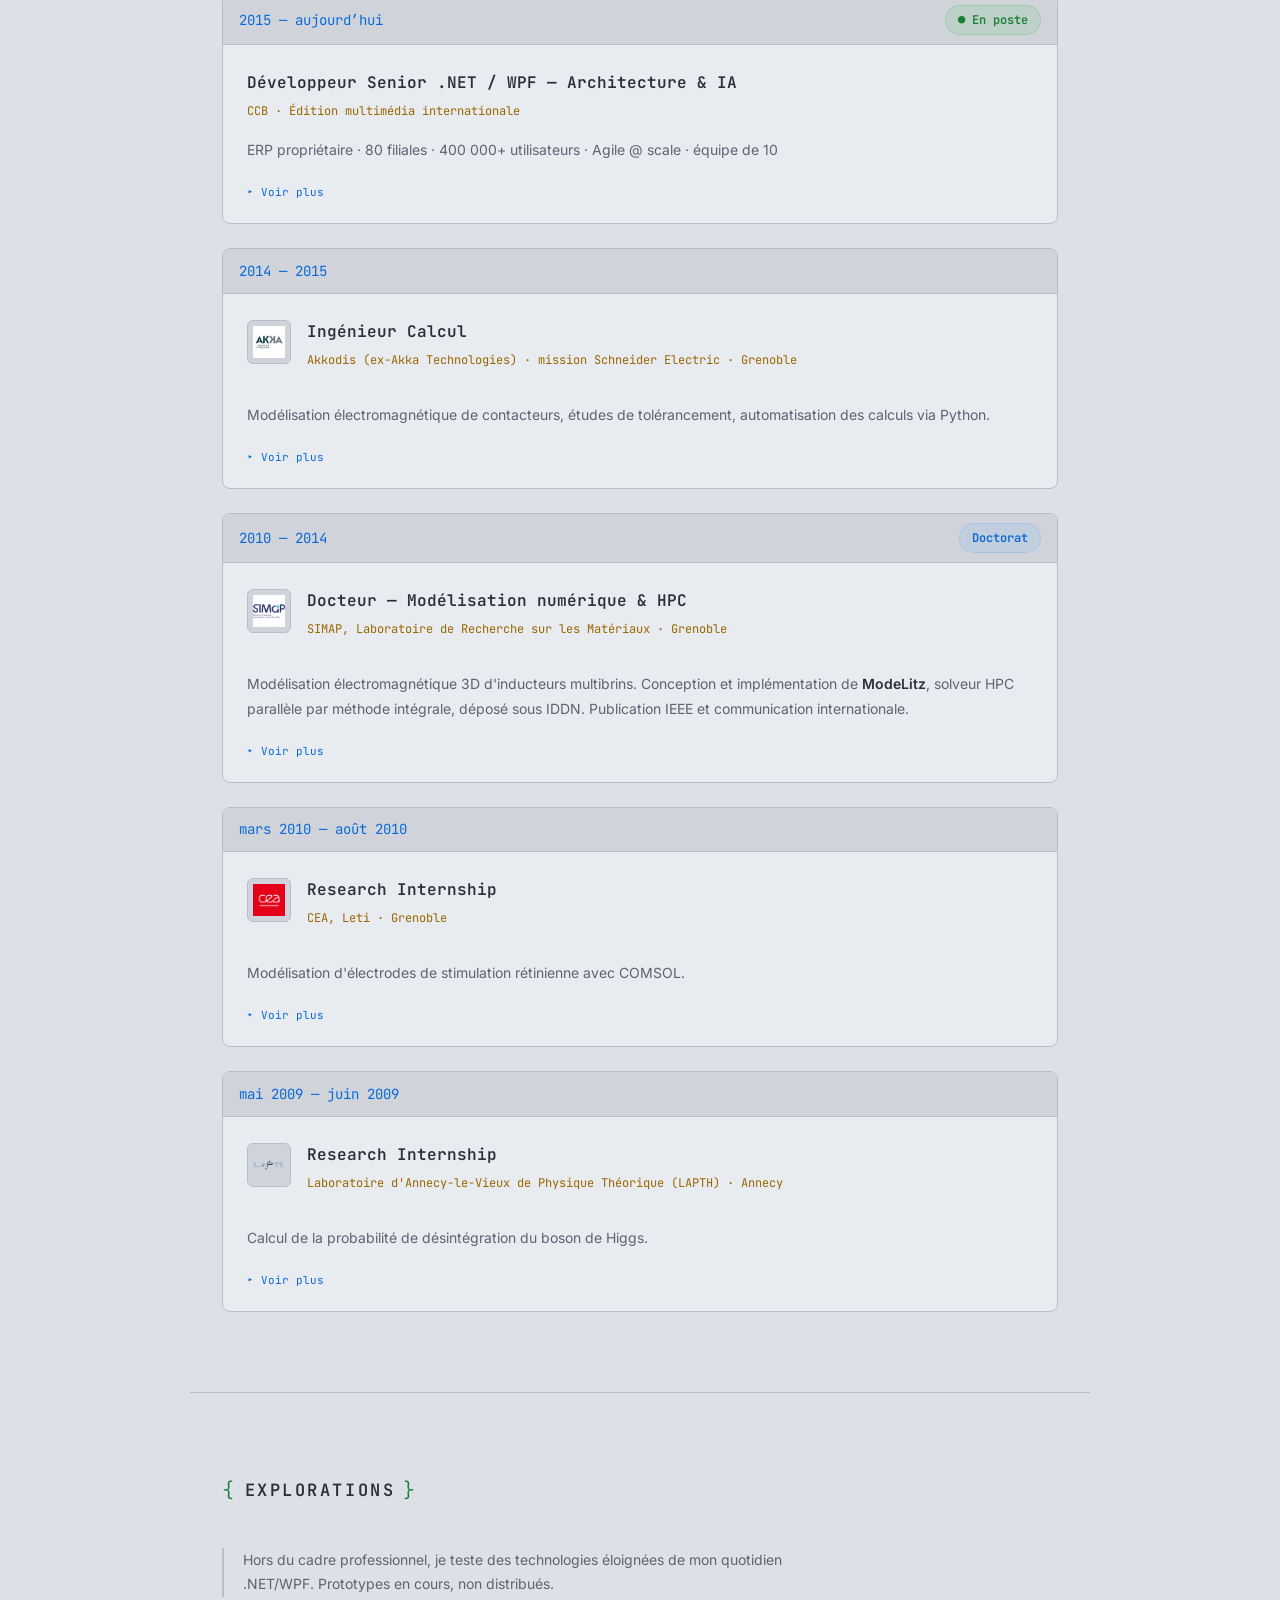
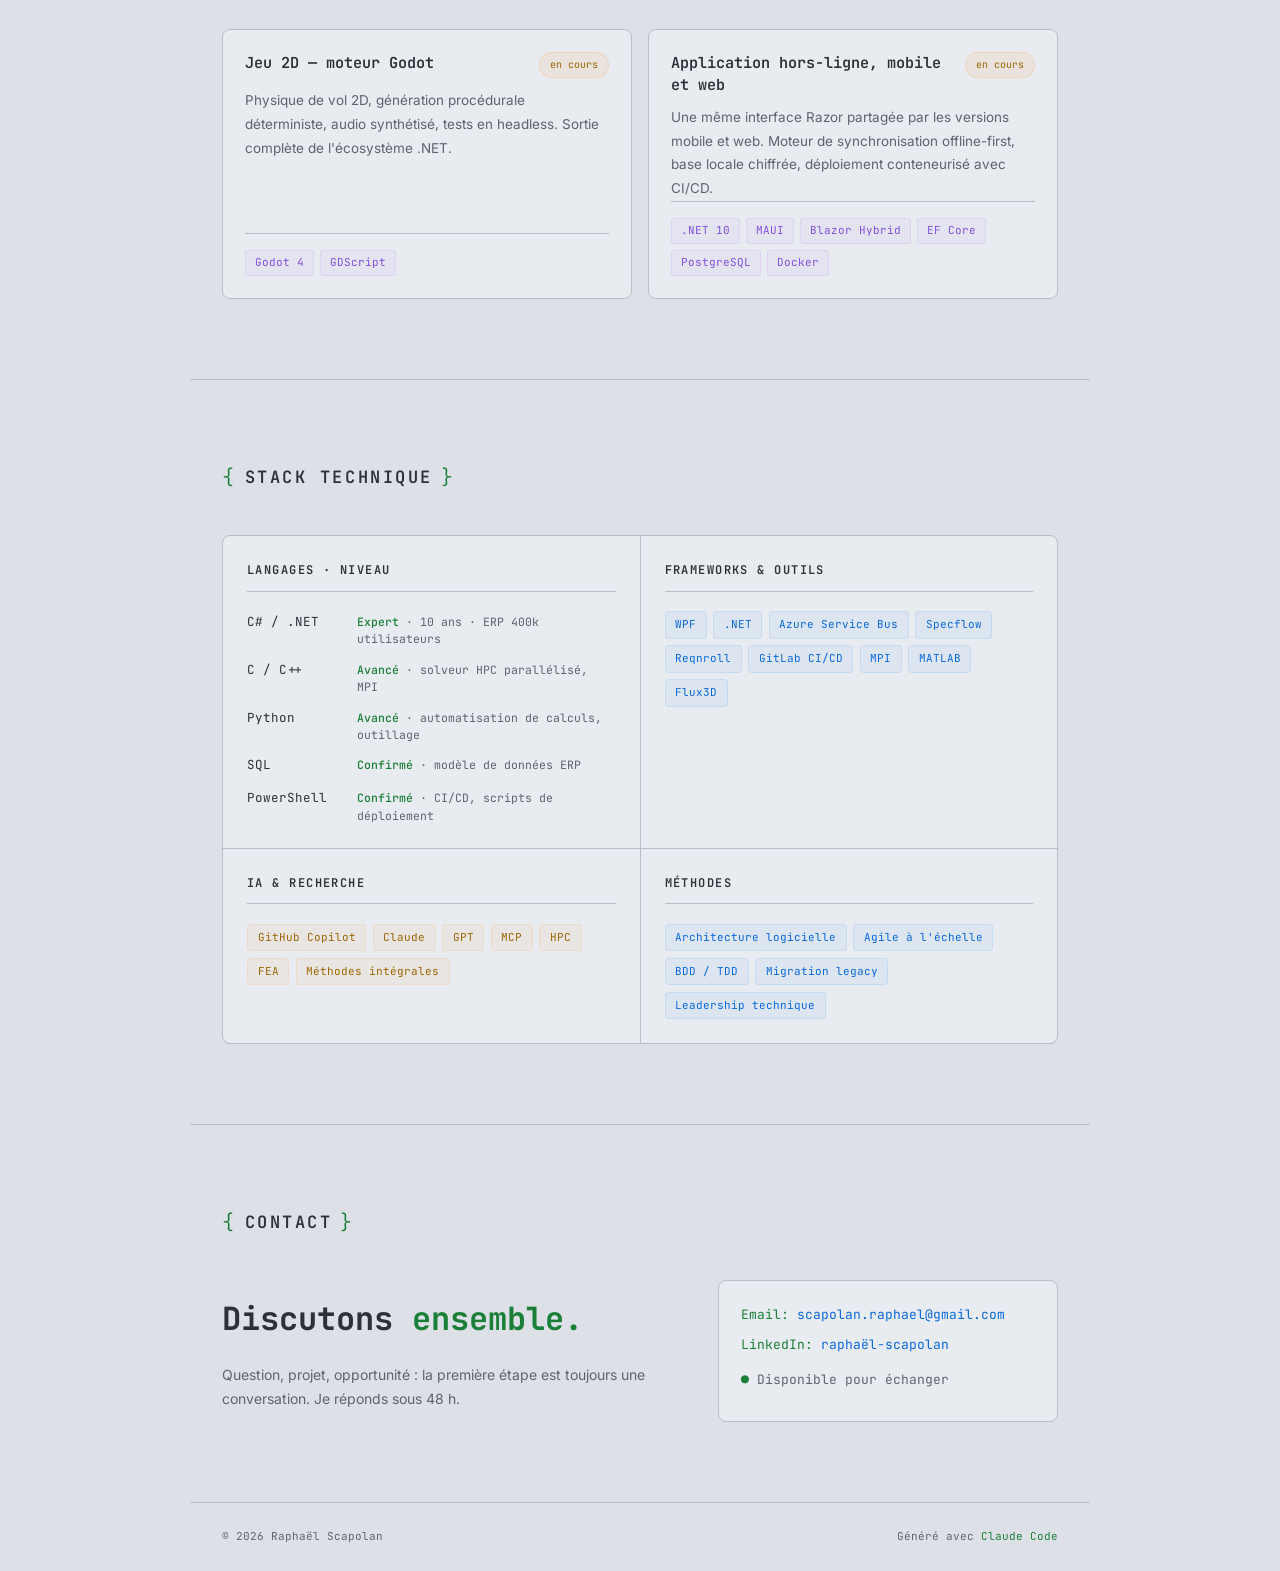
==== commit aa0435ef: "Reformuler la description du prototype mobile sans jargon « Une tête mobile et une tête web » calqua" ====
--- a/index.html
+++ b/index.html
@@ -523,7 +523,7 @@
         <p class="expl-t" data-i18n="expl.2.title">Application hors-ligne, mobile et web</p>
         <span class="expl-pill" data-i18n="expl.wip">en cours</span>
       </div>
-      <p class="expl-p" data-i18n="expl.2.desc">Une interface Razor unique partagée entre une tête mobile et une tête web. Moteur de synchronisation offline-first, base locale chiffrée, déploiement conteneurisé avec CI/CD.</p>
+      <p class="expl-p" data-i18n="expl.2.desc">Une même interface Razor partagée par les versions mobile et web. Moteur de synchronisation offline-first, base locale chiffrée, déploiement conteneurisé avec CI/CD.</p>
       <div class="exp-stack">
         <span class="stag">.NET 10</span><span class="stag">MAUI</span><span class="stag">Blazor Hybrid</span>
         <span class="stag">EF Core</span><span class="stag">PostgreSQL</span><span class="stag">Docker</span>
@@ -691,7 +691,7 @@
   'expl.1.title': '2D game — Godot engine',
   'expl.1.desc': '2D flight physics, deterministic procedural generation, synthesized audio, headless test suite. A full step outside the .NET ecosystem.',
   'expl.2.title': 'Offline-first app, mobile and web',
-  'expl.2.desc': 'A single Razor interface shared between a mobile head and a web head. Offline-first synchronization engine, encrypted local database, containerized deployment with CI/CD.',
+  'expl.2.desc': 'The same Razor interface shared by the mobile and web versions. Offline-first synchronization engine, encrypted local database, containerized deployment with CI/CD.',
   'skills.title': 'tech stack',
   'skills.languages': 'languages · level',
   'skills.frameworks': 'frameworks & tools',
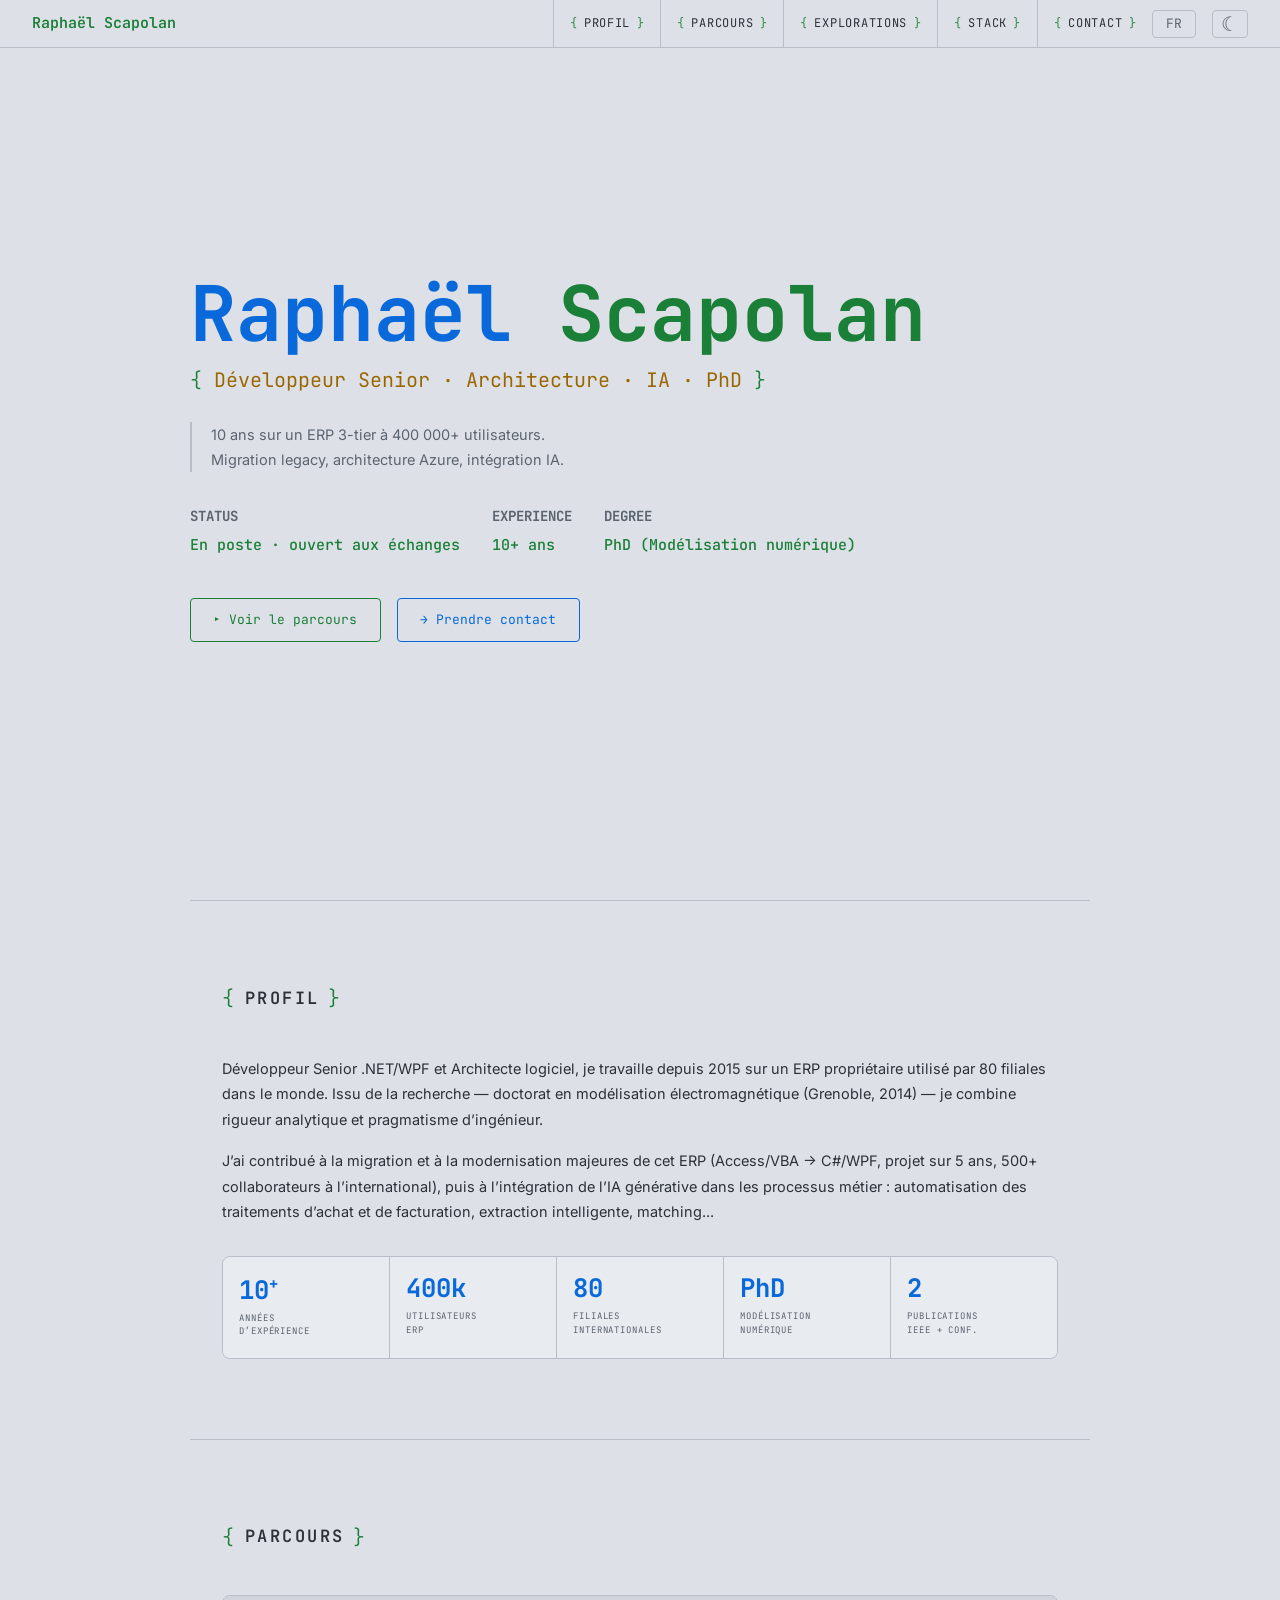
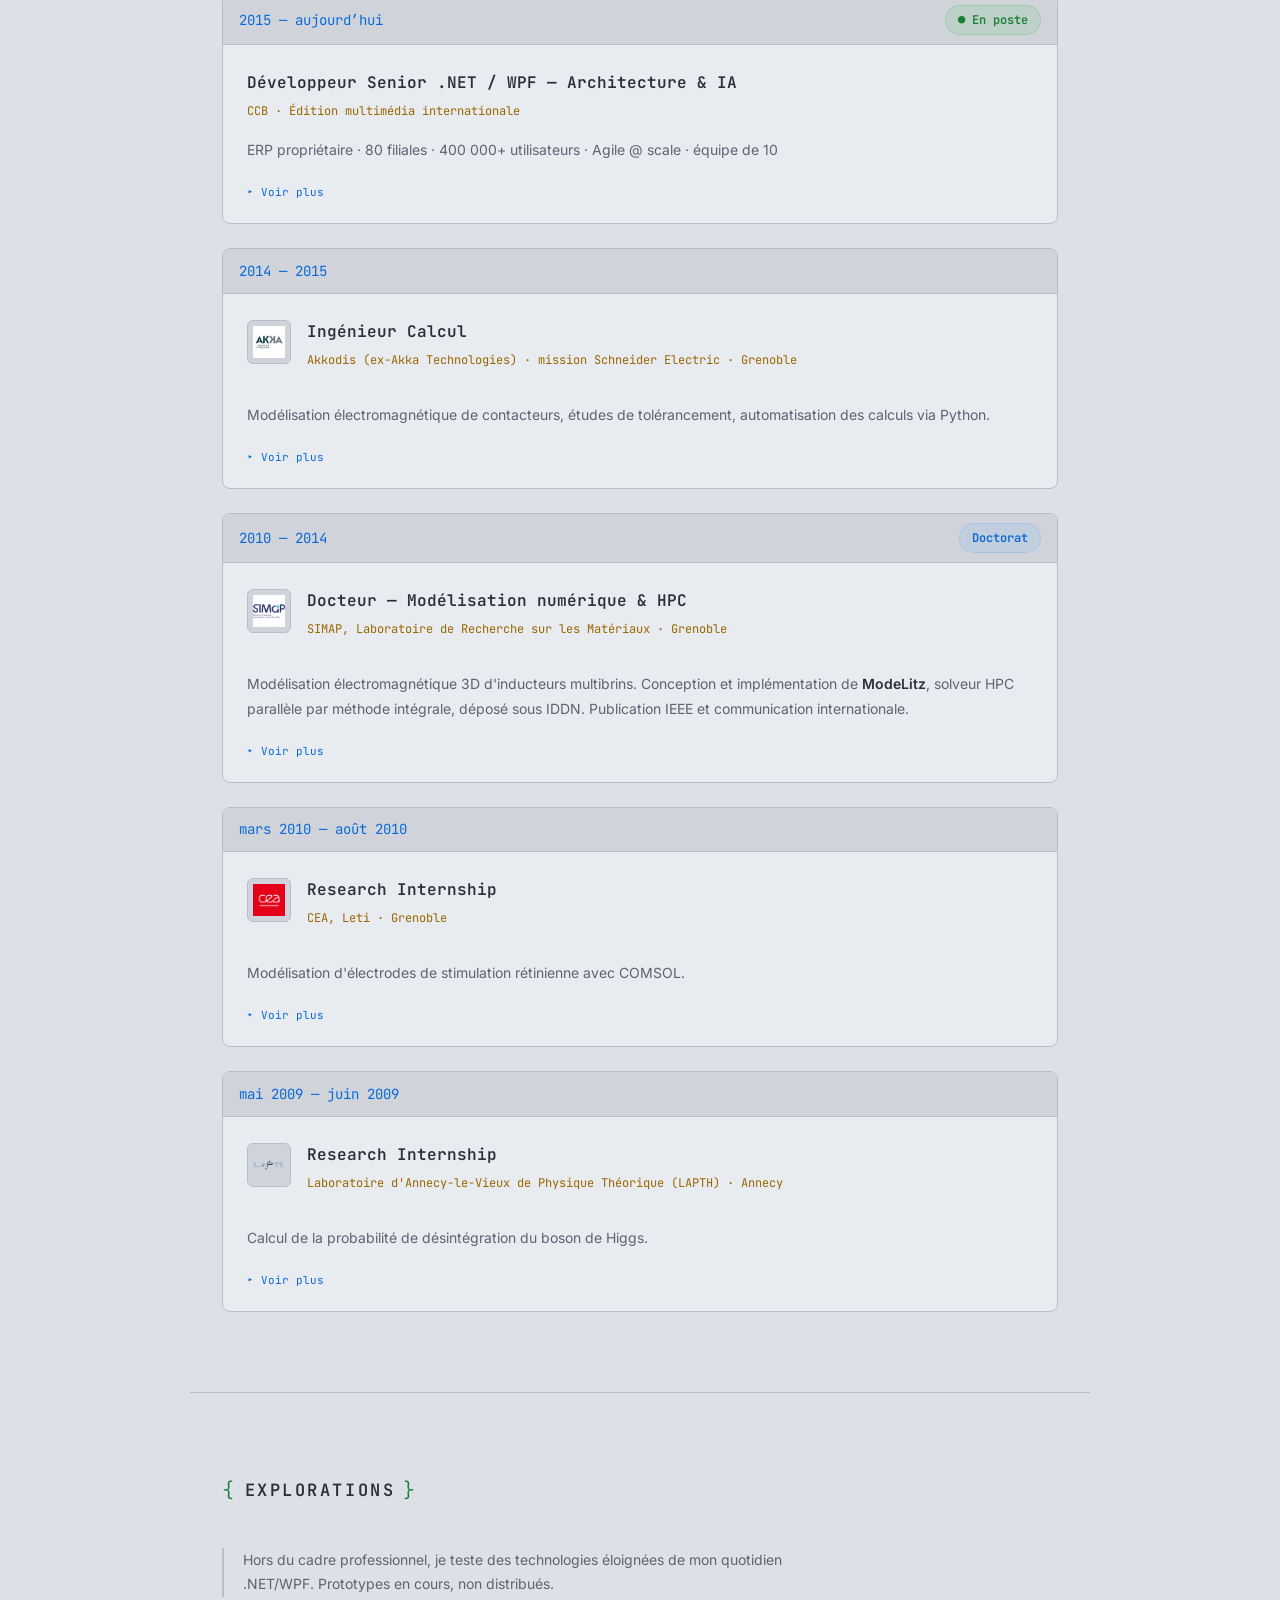
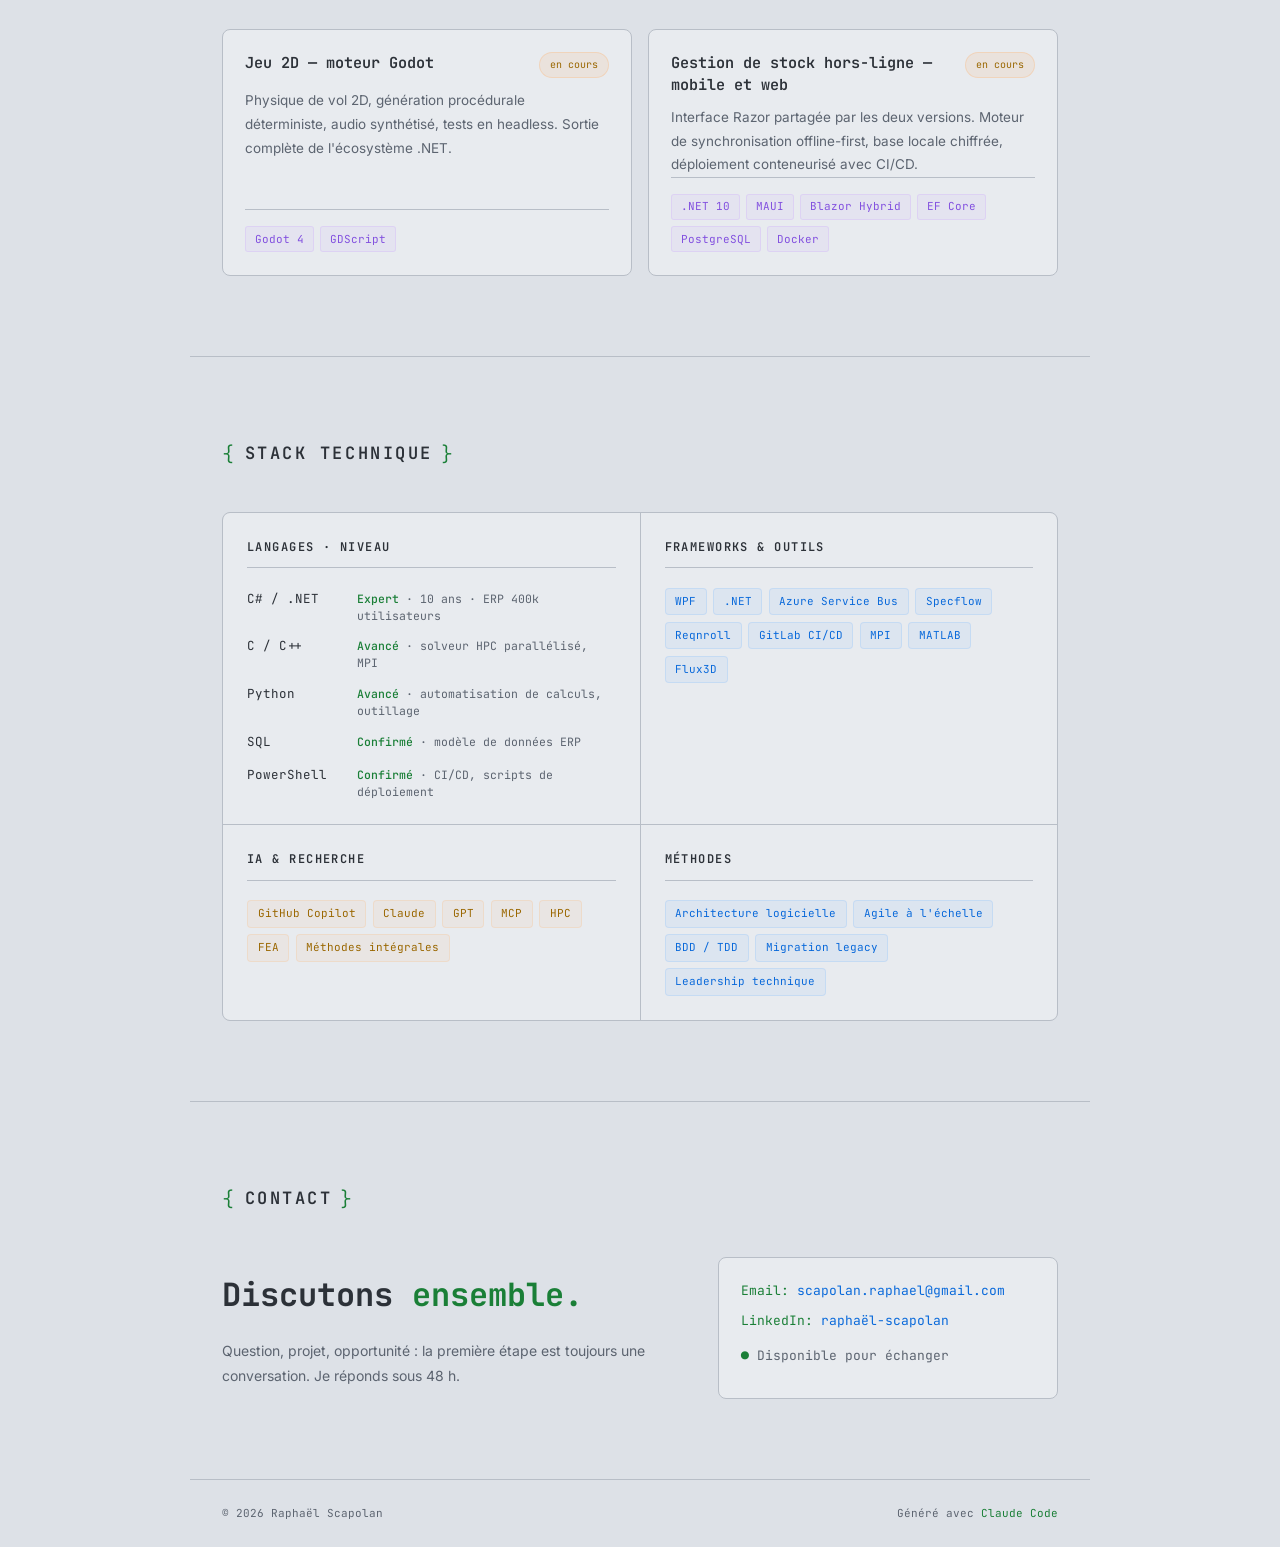
==== commit 422b2c60: "Préciser le domaine du prototype et aligner le style des deux cartes Le titre décrivait une forme sa" ====
--- a/index.html
+++ b/index.html
@@ -520,10 +520,10 @@
 
     <div class="expl-card">
       <div class="expl-top">
-        <p class="expl-t" data-i18n="expl.2.title">Application hors-ligne, mobile et web</p>
+        <p class="expl-t" data-i18n="expl.2.title">Gestion de stock hors-ligne — mobile et web</p>
         <span class="expl-pill" data-i18n="expl.wip">en cours</span>
       </div>
-      <p class="expl-p" data-i18n="expl.2.desc">Une même interface Razor partagée par les versions mobile et web. Moteur de synchronisation offline-first, base locale chiffrée, déploiement conteneurisé avec CI/CD.</p>
+      <p class="expl-p" data-i18n="expl.2.desc">Interface Razor partagée par les deux versions. Moteur de synchronisation offline-first, base locale chiffrée, déploiement conteneurisé avec CI/CD.</p>
       <div class="exp-stack">
         <span class="stag">.NET 10</span><span class="stag">MAUI</span><span class="stag">Blazor Hybrid</span>
         <span class="stag">EF Core</span><span class="stag">PostgreSQL</span><span class="stag">Docker</span>
@@ -690,8 +690,8 @@
   'expl.wip': 'in progress',
   'expl.1.title': '2D game — Godot engine',
   'expl.1.desc': '2D flight physics, deterministic procedural generation, synthesized audio, headless test suite. A full step outside the .NET ecosystem.',
-  'expl.2.title': 'Offline-first app, mobile and web',
-  'expl.2.desc': 'The same Razor interface shared by the mobile and web versions. Offline-first synchronization engine, encrypted local database, containerized deployment with CI/CD.',
+  'expl.2.title': 'Offline stock management — mobile and web',
+  'expl.2.desc': 'Razor interface shared by both versions. Offline-first synchronization engine, encrypted local database, containerized deployment with CI/CD.',
   'skills.title': 'tech stack',
   'skills.languages': 'languages · level',
   'skills.frameworks': 'frameworks & tools',
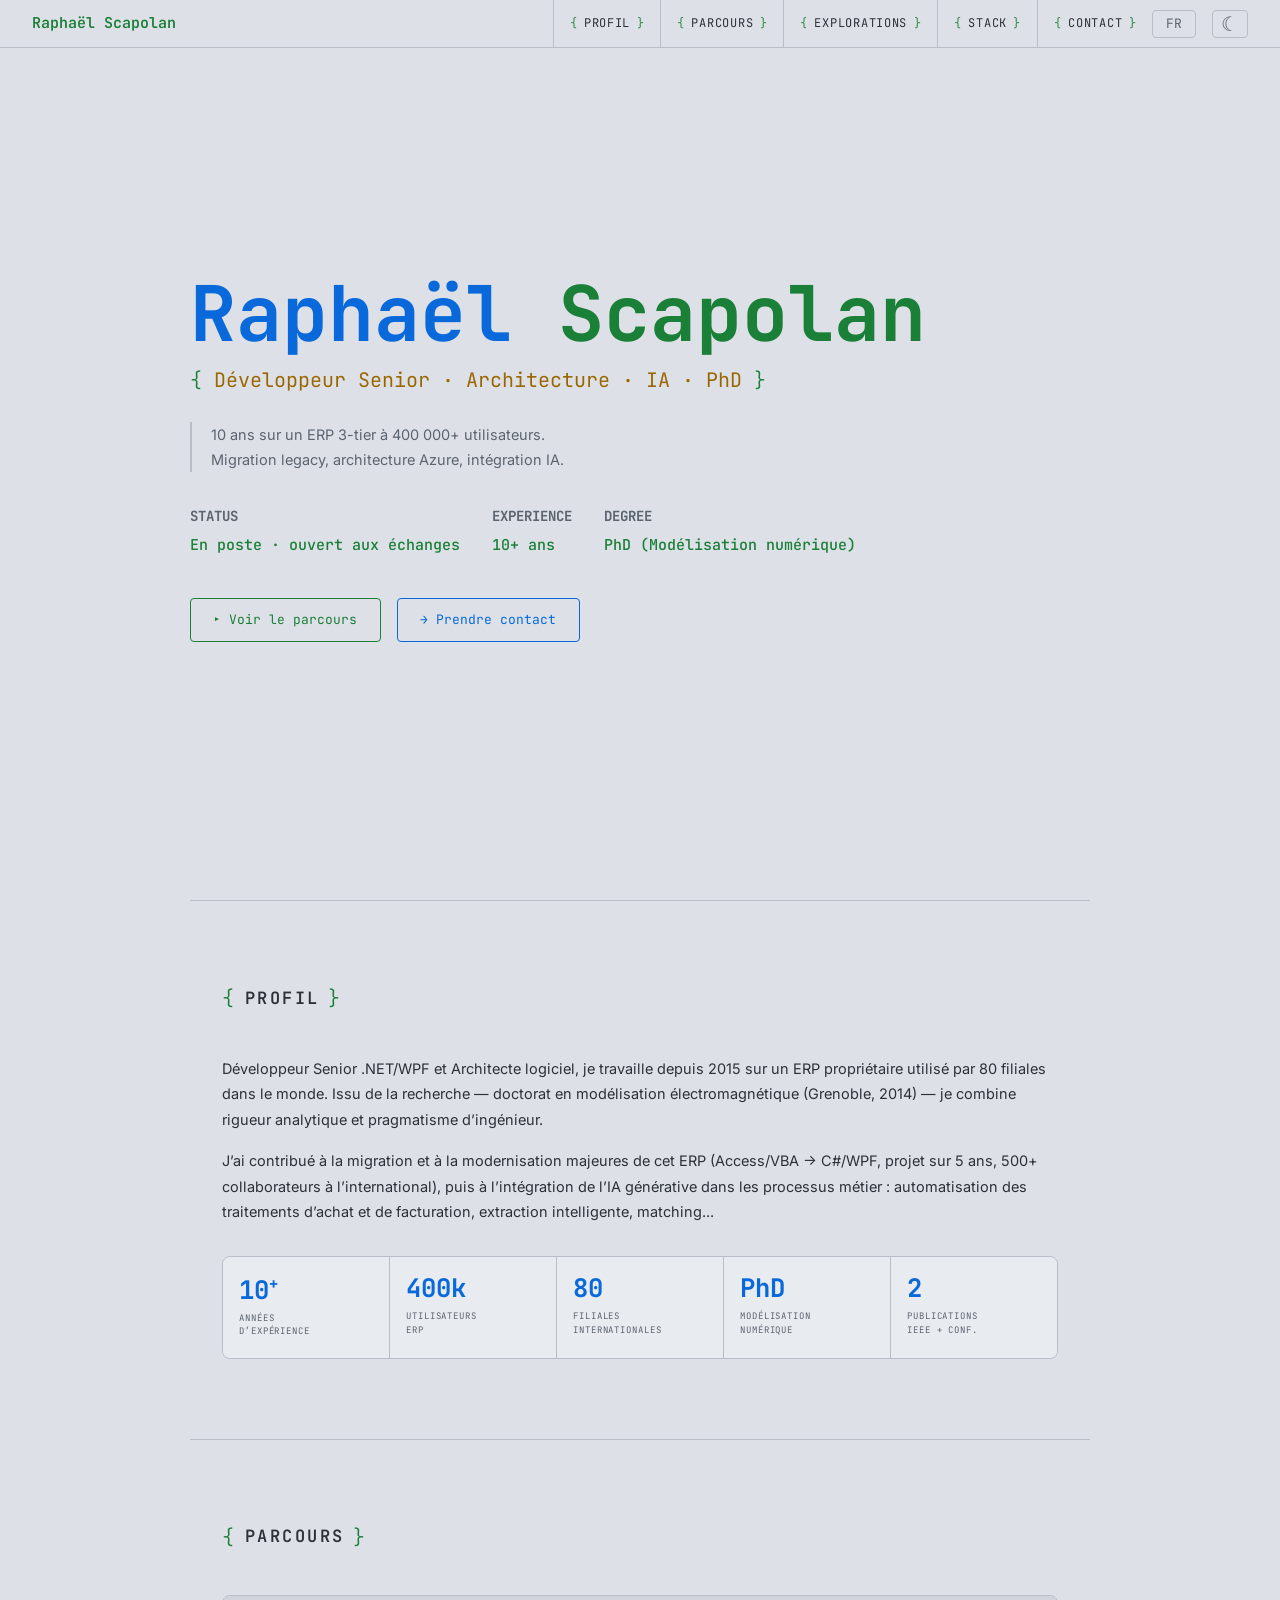
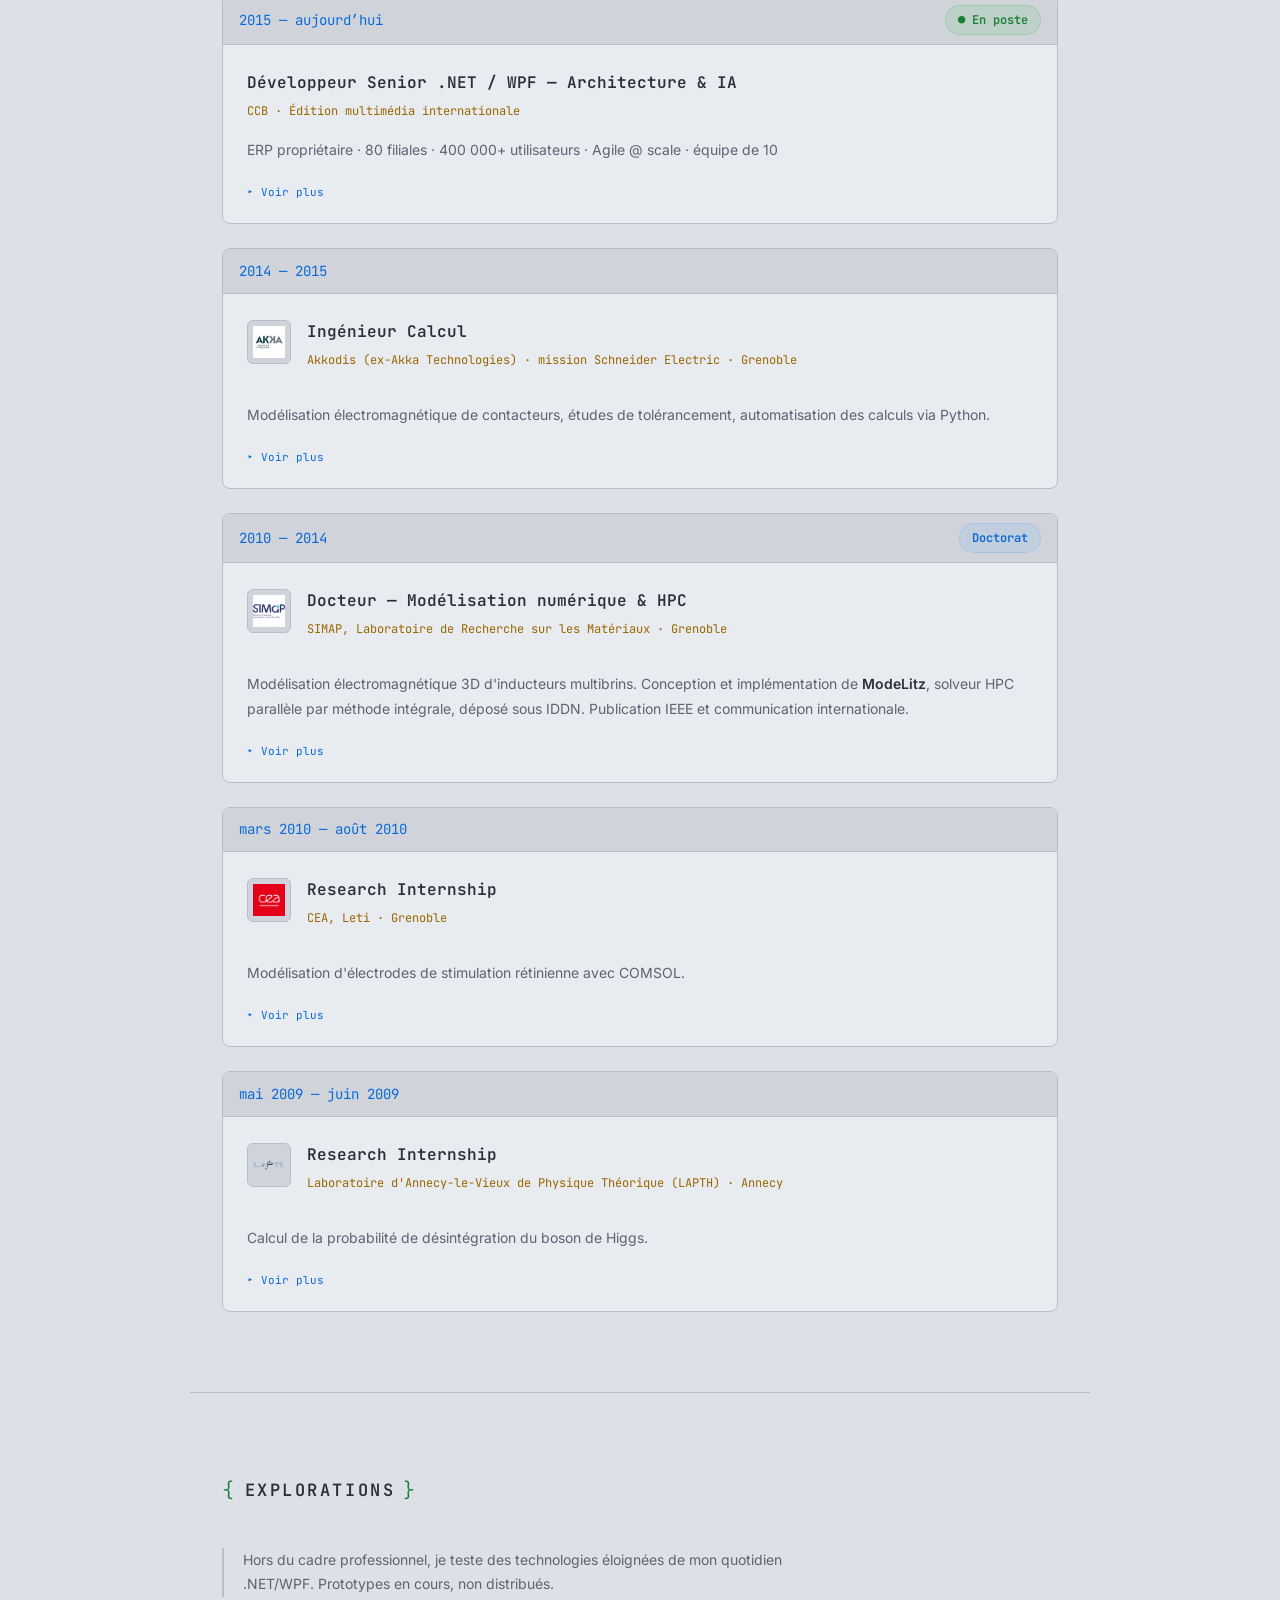
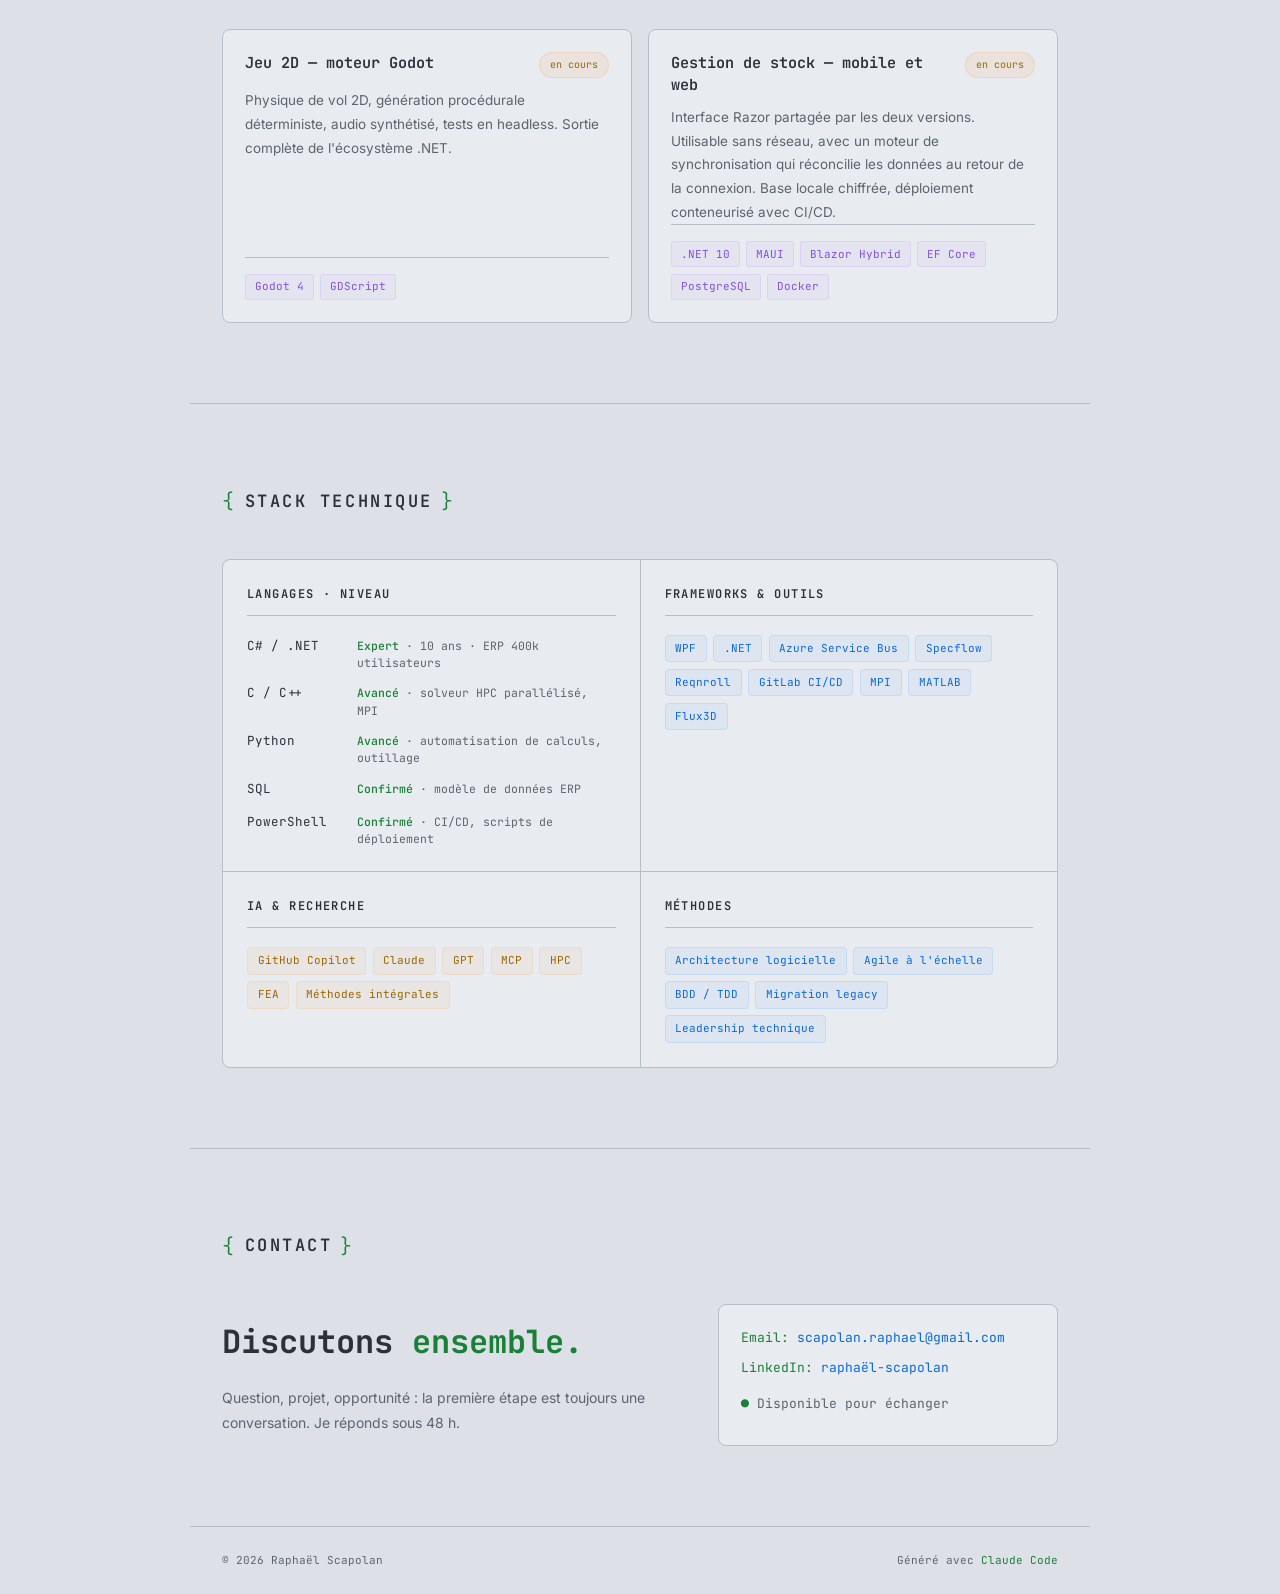
==== commit dba227df: "Corriger la description du hors-ligne : capacité, et non limitation « Gestion de stock hors-ligne » " ====
--- a/index.html
+++ b/index.html
@@ -520,10 +520,10 @@
 
     <div class="expl-card">
       <div class="expl-top">
-        <p class="expl-t" data-i18n="expl.2.title">Gestion de stock hors-ligne — mobile et web</p>
+        <p class="expl-t" data-i18n="expl.2.title">Gestion de stock — mobile et web</p>
         <span class="expl-pill" data-i18n="expl.wip">en cours</span>
       </div>
-      <p class="expl-p" data-i18n="expl.2.desc">Interface Razor partagée par les deux versions. Moteur de synchronisation offline-first, base locale chiffrée, déploiement conteneurisé avec CI/CD.</p>
+      <p class="expl-p" data-i18n="expl.2.desc">Interface Razor partagée par les deux versions. Utilisable sans réseau, avec un moteur de synchronisation qui réconcilie les données au retour de la connexion. Base locale chiffrée, déploiement conteneurisé avec CI/CD.</p>
       <div class="exp-stack">
         <span class="stag">.NET 10</span><span class="stag">MAUI</span><span class="stag">Blazor Hybrid</span>
         <span class="stag">EF Core</span><span class="stag">PostgreSQL</span><span class="stag">Docker</span>
@@ -690,8 +690,8 @@
   'expl.wip': 'in progress',
   'expl.1.title': '2D game — Godot engine',
   'expl.1.desc': '2D flight physics, deterministic procedural generation, synthesized audio, headless test suite. A full step outside the .NET ecosystem.',
-  'expl.2.title': 'Offline stock management — mobile and web',
-  'expl.2.desc': 'Razor interface shared by both versions. Offline-first synchronization engine, encrypted local database, containerized deployment with CI/CD.',
+  'expl.2.title': 'Stock management — mobile and web',
+  'expl.2.desc': 'Razor interface shared by both versions. Usable without a network connection, with a synchronization engine that reconciles data once connectivity returns. Encrypted local database, containerized deployment with CI/CD.',
   'skills.title': 'tech stack',
   'skills.languages': 'languages · level',
   'skills.frameworks': 'frameworks & tools',
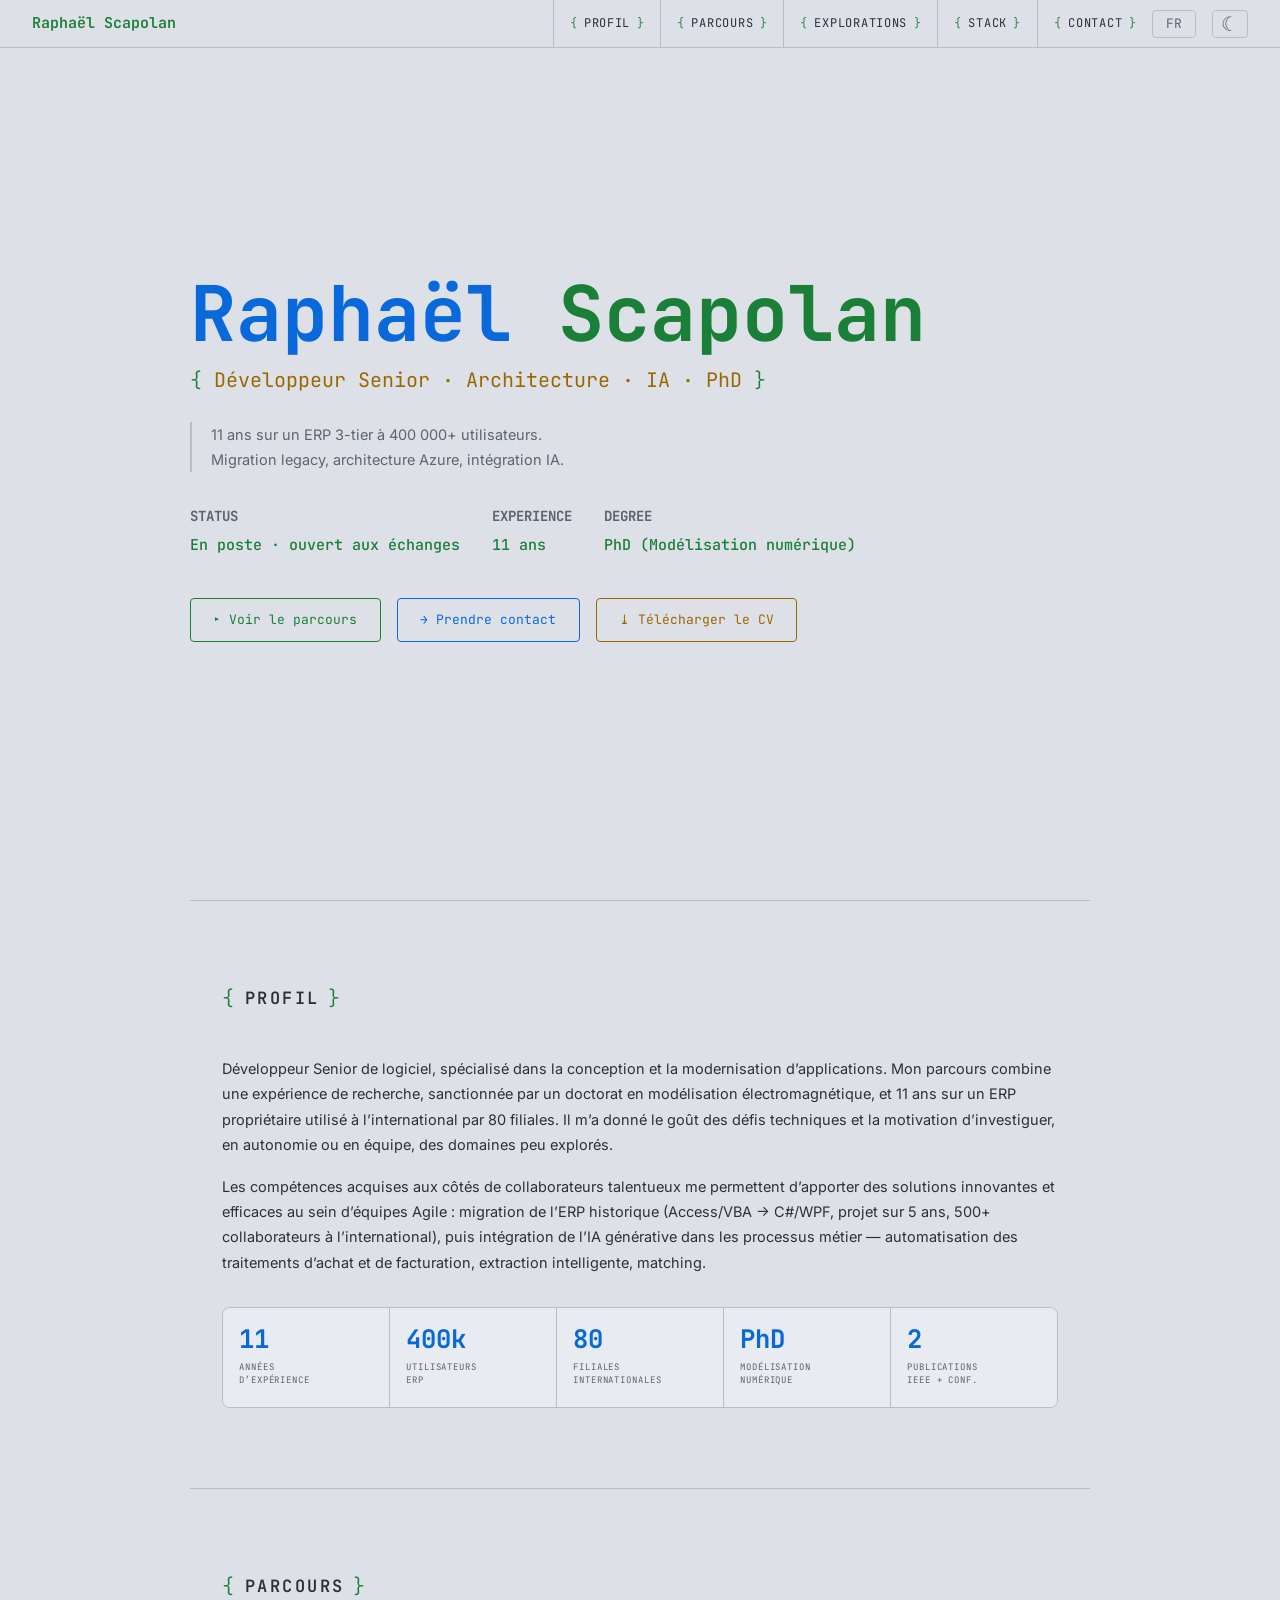
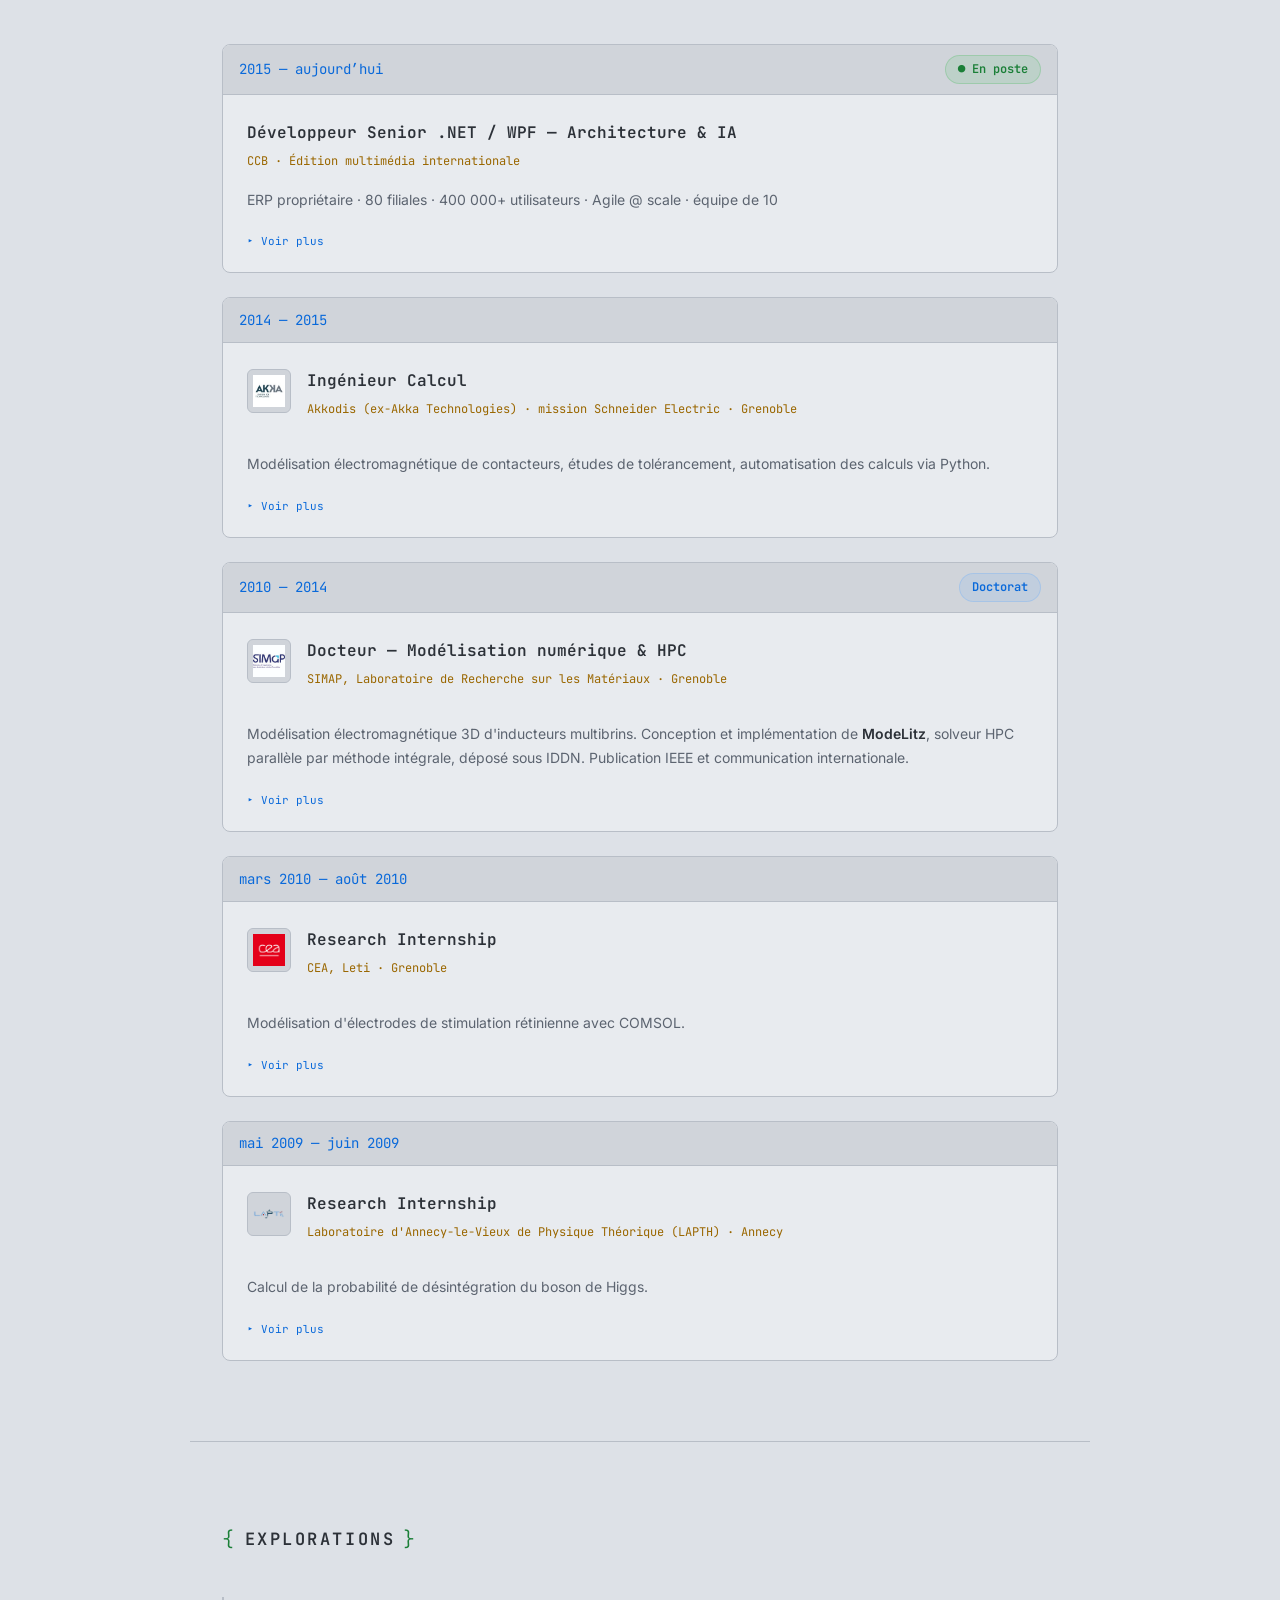
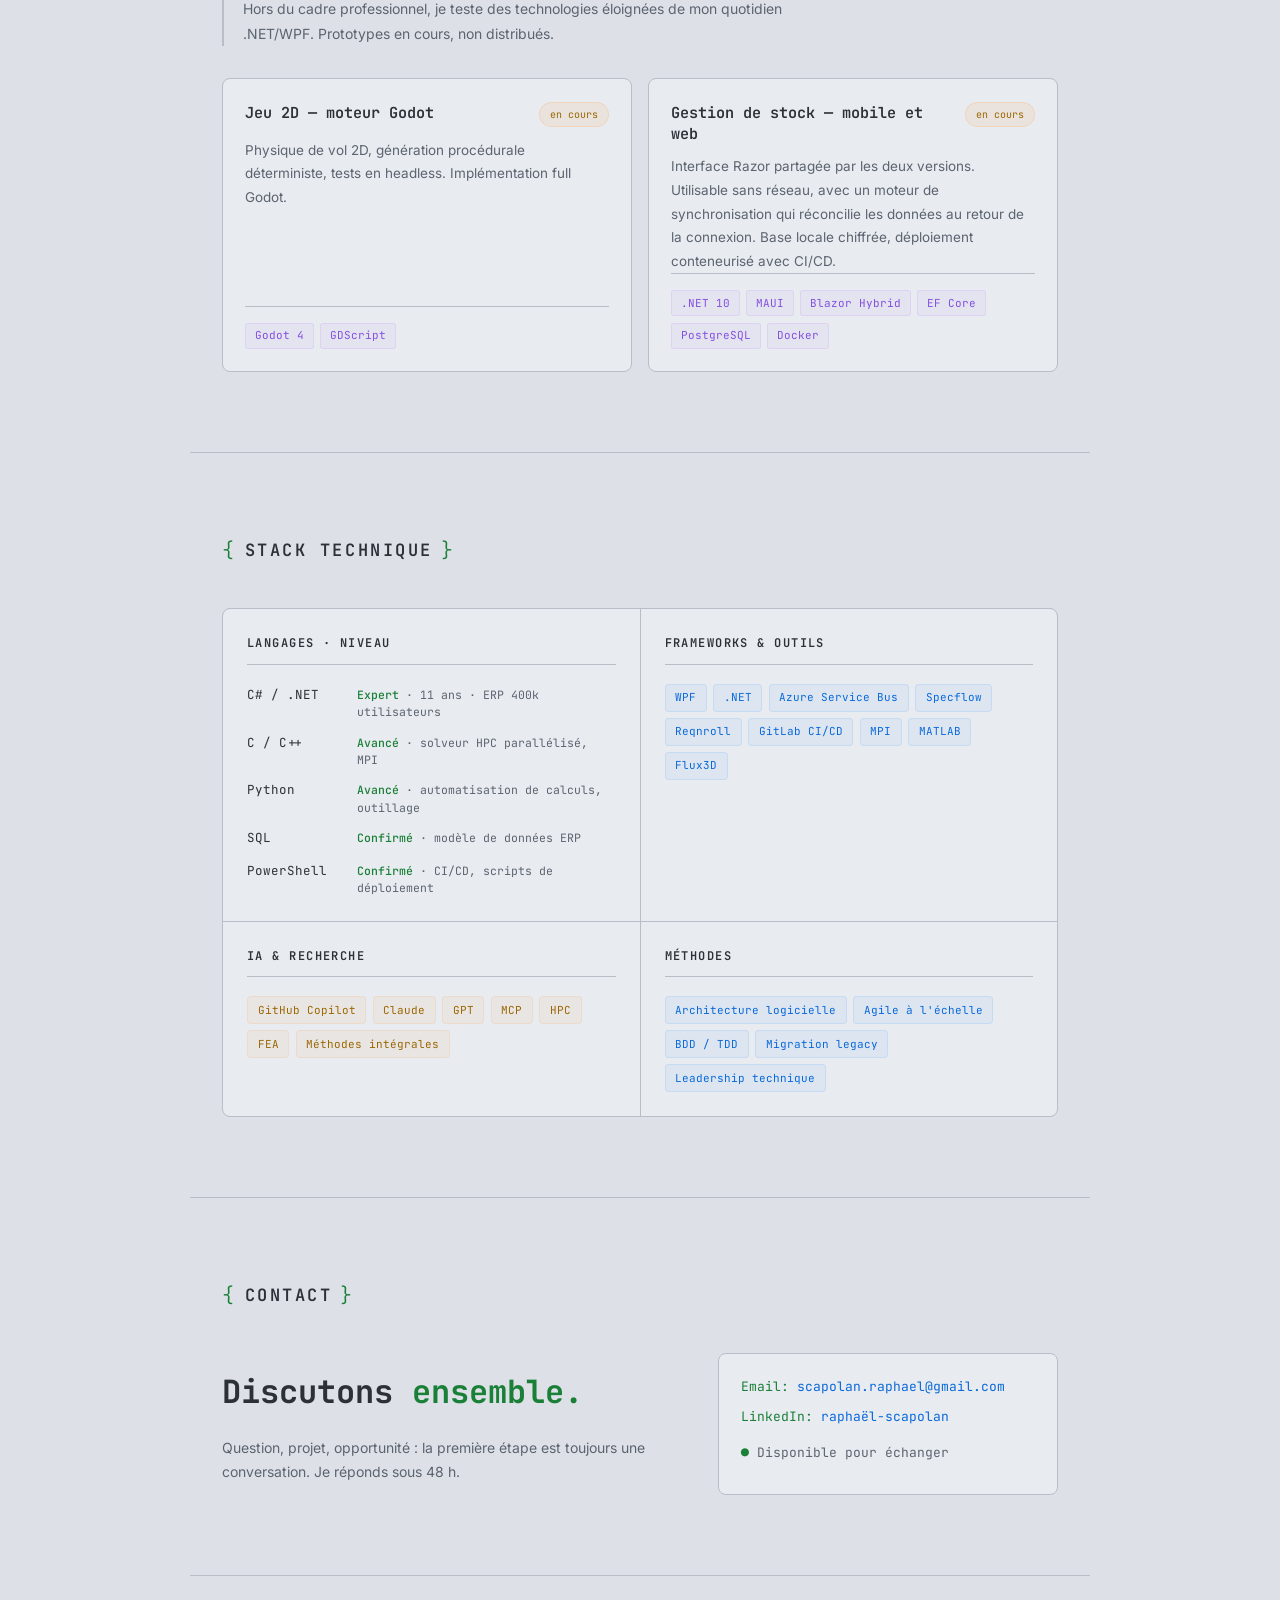
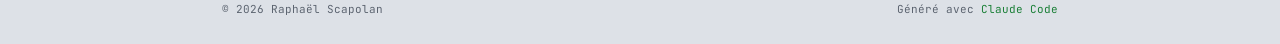
==== commit aa0c3c72: "Proposer le CV au téléchargement et actualiser la description du profil Le bouton du hero pointe ver" ====
--- a/index.html
+++ b/index.html
@@ -4,7 +4,7 @@
 <meta charset="UTF-8">
 <meta name="viewport" content="width=device-width, initial-scale=1.0">
 <title>Raphaël Scapolan . Portfolio</title>
-<meta name="description" content="Développeur Senior .NET/WPF et Architecte logiciel. 10 ans sur un ERP 3-tier à 400 000+ utilisateurs : migration legacy, architecture Azure, intégration IA. PhD en modélisation numérique.">
+<meta name="description" content="Développeur Senior .NET/WPF et Architecte logiciel. 11 ans sur un ERP 3-tier à 400 000+ utilisateurs : migration legacy, architecture Azure, intégration IA. PhD en modélisation numérique.">
 <meta name="author" content="Raphaël Scapolan">
 <link rel="canonical" href="https://scapolanraphael-dev.github.io/raphaelscapolan.website/">
 
@@ -22,7 +22,7 @@
 <meta property="og:locale:alternate" content="en_US">
 <meta property="og:url" content="https://scapolanraphael-dev.github.io/raphaelscapolan.website/">
 <meta property="og:title" content="Raphaël Scapolan — Développeur Senior · Architecture · IA · PhD">
-<meta property="og:description" content="10 ans sur un ERP 3-tier à 400 000+ utilisateurs : migration legacy, architecture Azure, intégration IA. PhD en modélisation numérique.">
+<meta property="og:description" content="11 ans sur un ERP 3-tier à 400 000+ utilisateurs : migration legacy, architecture Azure, intégration IA. PhD en modélisation numérique.">
 <meta property="og:image" content="https://scapolanraphael-dev.github.io/raphaelscapolan.website/assets/og-card.png">
 <meta property="og:image:width" content="1200">
 <meta property="og:image:height" content="630">
@@ -33,7 +33,7 @@
 <!-- Twitter / X -->
 <meta name="twitter:card" content="summary_large_image">
 <meta name="twitter:title" content="Raphaël Scapolan — Développeur Senior · Architecture · IA · PhD">
-<meta name="twitter:description" content="10 ans sur un ERP 3-tier à 400 000+ utilisateurs : migration legacy, architecture Azure, intégration IA. PhD en modélisation numérique.">
+<meta name="twitter:description" content="11 ans sur un ERP 3-tier à 400 000+ utilisateurs : migration legacy, architecture Azure, intégration IA. PhD en modélisation numérique.">
 <meta name="twitter:image" content="https://scapolanraphael-dev.github.io/raphaelscapolan.website/assets/og-card.png">
 
 <link href="https://fonts.googleapis.com/css2?family=JetBrains+Mono:wght@300;400;500;700&family=Inter:wght@400;500&display=swap" rel="stylesheet">
@@ -135,6 +135,8 @@
 .btn-primary:hover { background: var(--green); color: var(--bg); }
 .btn-sec { border-color: var(--blue); color: var(--blue); }
 .btn-sec:hover { background: var(--blue); color: var(--bg); }
+.btn-cv { border-color: var(--amber); color: var(--amber); }
+.btn-cv:hover { background: var(--amber); color: var(--bg); }
 
 /* SECTION */
 .sec { max-width: 900px; margin: 0 auto; padding: 5rem 2rem; border-top: 1px solid var(--bdr); }
@@ -312,18 +314,20 @@
     </h1>
     <p class="hero-role" data-i18n="hero.role">Développeur Senior · Architecture · IA · PhD</p>
     <p class="hero-desc" data-i18n="hero.desc">
-      10 ans sur un ERP 3-tier à 400 000+ utilisateurs.
+      11 ans sur un ERP 3-tier à 400 000+ utilisateurs.
       <br>
       Migration legacy, architecture Azure, intégration IA.
     </p>
     <div class="hero-meta">
 <div class="meta-pair"><span class="meta-k"><b>STATUS</b></span><span class="meta-v" data-i18n="hero.status">En poste · ouvert aux échanges</span></div>
-      <div class="meta-pair"><span class="meta-k"><b>EXPERIENCE</b></span><span class="meta-v" data-i18n="hero.experience">10+ ans</span></div>
+      <div class="meta-pair"><span class="meta-k"><b>EXPERIENCE</b></span><span class="meta-v" data-i18n="hero.experience">11 ans</span></div>
       <div class="meta-pair"><span class="meta-k"><b>DEGREE</b></span><span class="meta-v" data-i18n="hero.degree">PhD (Modélisation numérique)</span></div>
     </div>
     <div class="hero-cta">
       <a href="#experience" class="btn-t btn-primary" data-i18n="hero.cta1">▸ Voir le parcours</a>
       <a href="#contact" class="btn-t btn-sec" data-i18n="hero.cta2">→ Prendre contact</a>
+      <a href="assets/CV_Raphael_Scapolan.pdf" class="btn-t btn-cv" download
+         data-i18n="hero.cta3">⤓ Télécharger le CV</a>
     </div>
   </div>
 </section>
@@ -332,11 +336,11 @@
   <p class="sec-head" data-i18n="about.title">profil</p>
   <div class="about-grid">
     <div class="about-text">
-      <p data-i18n="about.p1">Développeur Senior .NET/WPF et Architecte logiciel, je travaille depuis 2015 sur un ERP propriétaire utilisé par 80 filiales dans le monde. Issu de la recherche — doctorat en modélisation électromagnétique (Grenoble, 2014) — je combine rigueur analytique et pragmatisme d’ingénieur.</p>
-      <p data-i18n="about.p2">J’ai contribué à la migration et à la modernisation majeures de cet ERP (Access/VBA → C#/WPF, projet sur 5 ans, 500+ collaborateurs à l’international), puis à l’intégration de l’IA générative dans les processus métier : automatisation des traitements d’achat et de facturation, extraction intelligente, matching...</p>
+      <p data-i18n="about.p1">Développeur Senior de logiciel, spécialisé dans la conception et la modernisation d’applications. Mon parcours combine une expérience de recherche, sanctionnée par un doctorat en modélisation électromagnétique, et 11 ans sur un ERP propriétaire utilisé à l’international par 80 filiales. Il m’a donné le goût des défis techniques et la motivation d’investiguer, en autonomie ou en équipe, des domaines peu explorés.</p>
+      <p data-i18n="about.p2">Les compétences acquises aux côtés de collaborateurs talentueux me permettent d’apporter des solutions innovantes et efficaces au sein d’équipes Agile : migration de l’ERP historique (Access/VBA → C#/WPF, projet sur 5 ans, 500+ collaborateurs à l’international), puis intégration de l’IA générative dans les processus métier — automatisation des traitements d’achat et de facturation, extraction intelligente, matching.</p>
     </div>
     <div class="stats-grid">
-      <div class="stat-fig"><span class="stat-fig-n">10<sup style="font-size:.6em">+</sup></span><span class="stat-fig-l" data-i18n="about.stat1">années<br>d’expérience</span></div>
+      <div class="stat-fig"><span class="stat-fig-n">11</span><span class="stat-fig-l" data-i18n="about.stat1">années<br>d’expérience</span></div>
       <div class="stat-fig"><span class="stat-fig-n">400k</span><span class="stat-fig-l" data-i18n="about.stat2">utilisateurs<br>ERP</span></div>
       <div class="stat-fig"><span class="stat-fig-n">80</span><span class="stat-fig-l" data-i18n="about.stat3">filiales<br>internationales</span></div>
       <div class="stat-fig"><span class="stat-fig-n">PhD</span><span class="stat-fig-l" data-i18n="about.stat4">modélisation<br>numérique</span></div>
@@ -512,7 +516,7 @@
         <p class="expl-t" data-i18n="expl.1.title">Jeu 2D — moteur Godot</p>
         <span class="expl-pill" data-i18n="expl.wip">en cours</span>
       </div>
-      <p class="expl-p" data-i18n="expl.1.desc">Physique de vol 2D, génération procédurale déterministe, audio synthétisé, tests en headless. Sortie complète de l'écosystème .NET.</p>
+      <p class="expl-p" data-i18n="expl.1.desc">Physique de vol 2D, génération procédurale déterministe, tests en headless. Implémentation full Godot.</p>
       <div class="exp-stack">
         <span class="stag">Godot 4</span><span class="stag">GDScript</span>
       </div>
@@ -538,7 +542,7 @@
   <div class="skills-grid">
     <div class="sk-block">
       <p class="sk-title" data-i18n="skills.languages">langages · niveau</p>
-      <div class="sk-row"><span class="sk-name">C# / .NET</span><span class="sk-note" data-i18n="skills.level.csharp"><b>Expert</b> · 10 ans · ERP 400k utilisateurs</span></div>
+      <div class="sk-row"><span class="sk-name">C# / .NET</span><span class="sk-note" data-i18n="skills.level.csharp"><b>Expert</b> · 11 ans · ERP 400k utilisateurs</span></div>
       <div class="sk-row"><span class="sk-name">C / C++</span><span class="sk-note" data-i18n="skills.level.cpp"><b>Avancé</b> · solveur HPC parallélisé, MPI</span></div>
       <div class="sk-row"><span class="sk-name">Python</span><span class="sk-note" data-i18n="skills.level.python"><b>Avancé</b> · automatisation de calculs, outillage</span></div>
       <div class="sk-row"><span class="sk-name">SQL</span><span class="sk-note" data-i18n="skills.level.sql"><b>Confirmé</b> · modèle de données ERP</span></div>
@@ -629,15 +633,16 @@
   'nav.skills': 'stack',
   'nav.contact': 'contact',
   'hero.role': 'Senior Developer · Architecture · AI · PhD',
-  'hero.desc': '10 years on a 3-tier ERP serving 400,000+ users.<br>Legacy migration, Azure architecture, AI integration.',
+  'hero.desc': '11 years on a 3-tier ERP serving 400,000+ users.<br>Legacy migration, Azure architecture, AI integration.',
   'hero.status': 'Currently employed · open to discussions',
-  'hero.experience': '10+ years',
+  'hero.experience': '11 years',
   'hero.degree': 'PhD (Numerical Modeling)',
   'hero.cta1': '▸ View my experience',
   'hero.cta2': '→ Get in touch',
+  'hero.cta3': '⤓ Download CV',
   'about.title': 'profile',
-  'about.p1': 'Senior .NET/WPF Developer and Software Architect, I\'ve been working since 2015 on a proprietary ERP used by 80 subsidiaries worldwide. With a background in research — PhD in electromagnetic modeling (Grenoble, 2014) — I combine analytical rigor with engineering pragmatism.',
-  'about.p2': 'I\'ve contributed to the major migration and modernization of this ERP (Access/VBA → C#/WPF, 5-year project with 500+ international collaborators), and then to the integration of generative AI in business processes: procurement and invoicing automation, intelligent extraction, matching...',
+  'about.p1': 'Senior software developer, specialized in application design and modernization. My background combines research experience — culminating in a PhD in electromagnetic modeling — with 11 years on a proprietary ERP used internationally by 80 subsidiaries. It gave me a taste for technical challenges and the drive to investigate uncharted areas, on my own or as a team.',
+  'about.p2': 'The skills I have gained alongside talented colleagues allow me to bring innovative, effective solutions to Agile teams: migration of the legacy ERP (Access/VBA → C#/WPF, a 5-year project with 500+ international collaborators), then integration of generative AI into business processes — procurement and invoicing automation, intelligent extraction, matching.',
   'about.stat1': 'years<br>experience',
   'about.stat2': 'ERP<br>users',
   'about.stat3': 'international<br>subsidiaries',
@@ -689,7 +694,7 @@
   'expl.intro': 'Outside work, I try out technologies far removed from my day-to-day .NET/WPF. Prototypes in progress, not distributed.',
   'expl.wip': 'in progress',
   'expl.1.title': '2D game — Godot engine',
-  'expl.1.desc': '2D flight physics, deterministic procedural generation, synthesized audio, headless test suite. A full step outside the .NET ecosystem.',
+  'expl.1.desc': '2D flight physics, deterministic procedural generation, synthesized audio, headless test suite. A full GODOT implementation.',
   'expl.2.title': 'Stock management — mobile and web',
   'expl.2.desc': 'Razor interface shared by both versions. Usable without a network connection, with a synchronization engine that reconciles data once connectivity returns. Encrypted local database, containerized deployment with CI/CD.',
   'skills.title': 'tech stack',
@@ -697,7 +702,7 @@
   'skills.frameworks': 'frameworks & tools',
   'skills.ai': 'AI & research',
   'skills.methods': 'methods',
-  'skills.level.csharp': '<b>Expert</b> · 10 years · ERP with 400k users',
+  'skills.level.csharp': '<b>Expert</b> · 11 years · ERP with 400k users',
   'skills.level.cpp': '<b>Advanced</b> · parallelized HPC solver, MPI',
   'skills.level.python': '<b>Advanced</b> · computation automation, tooling',
   'skills.level.sql': '<b>Proficient</b> · ERP data model',
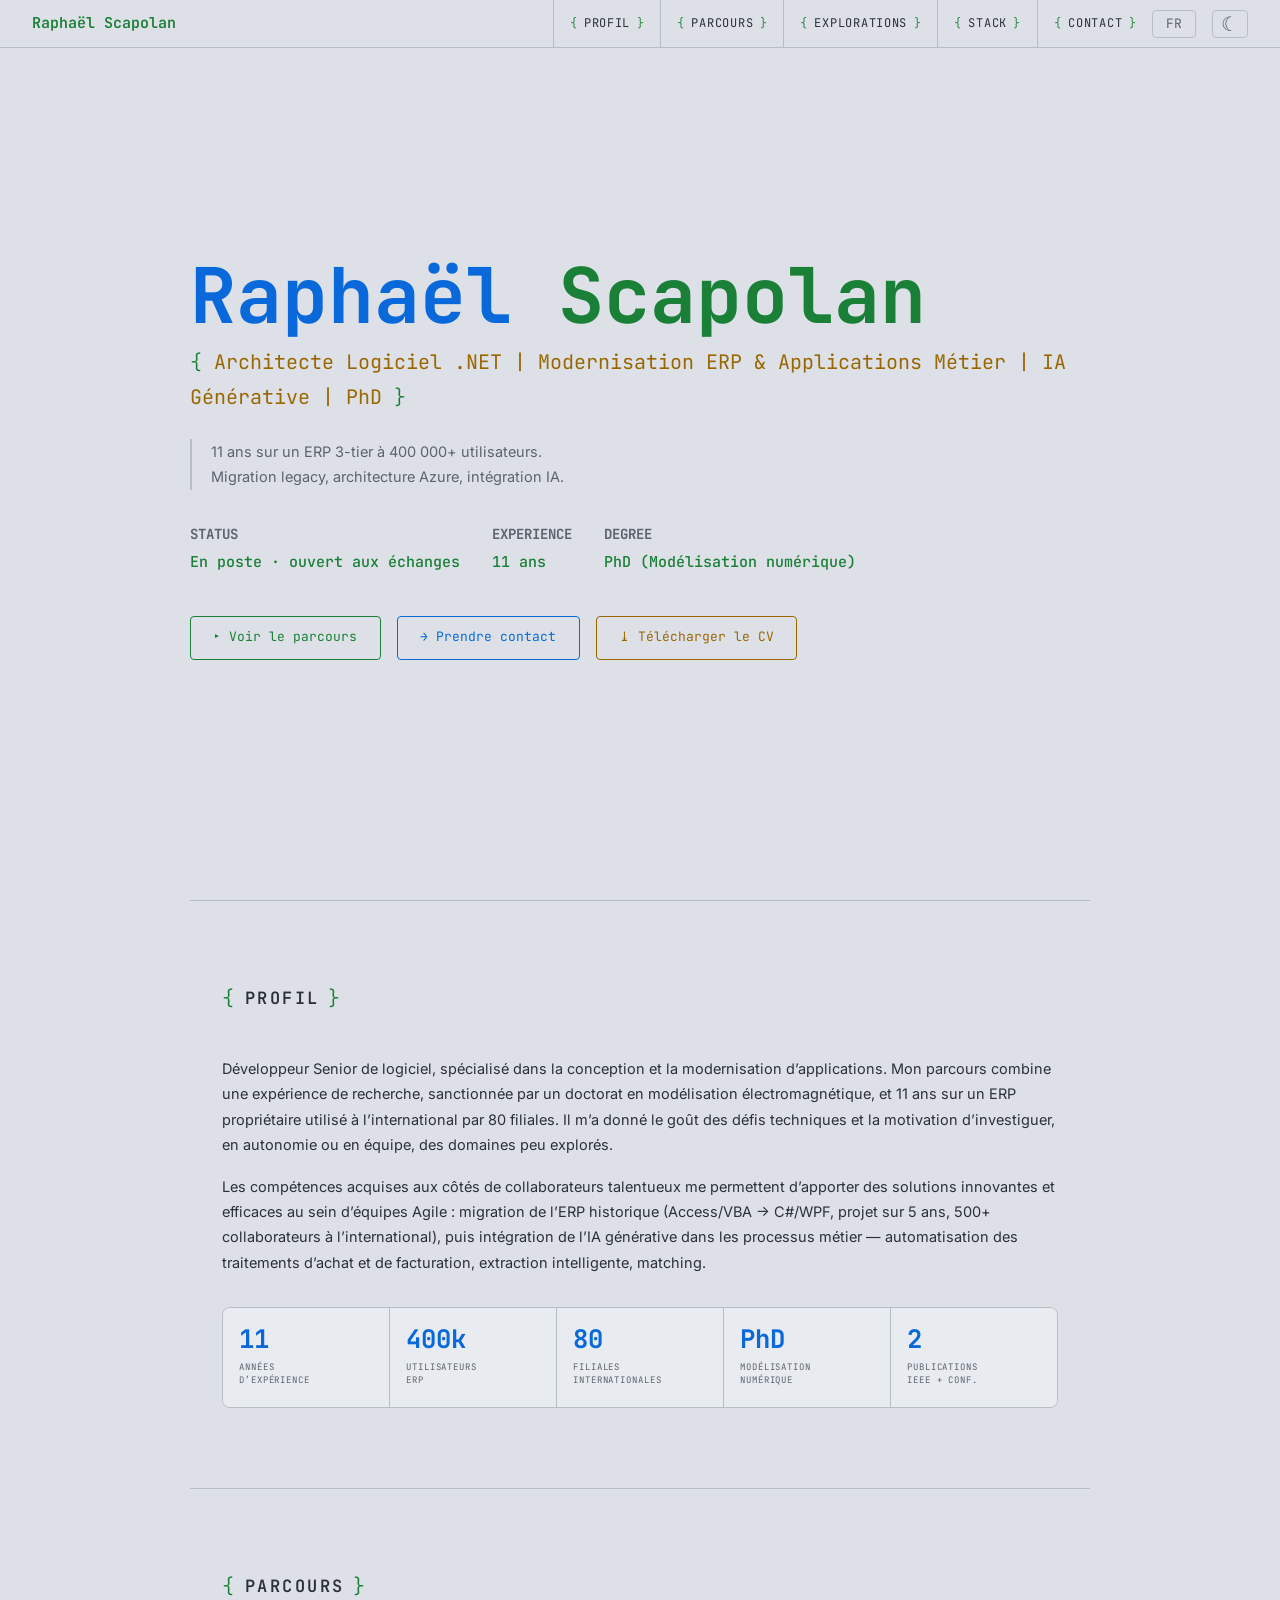
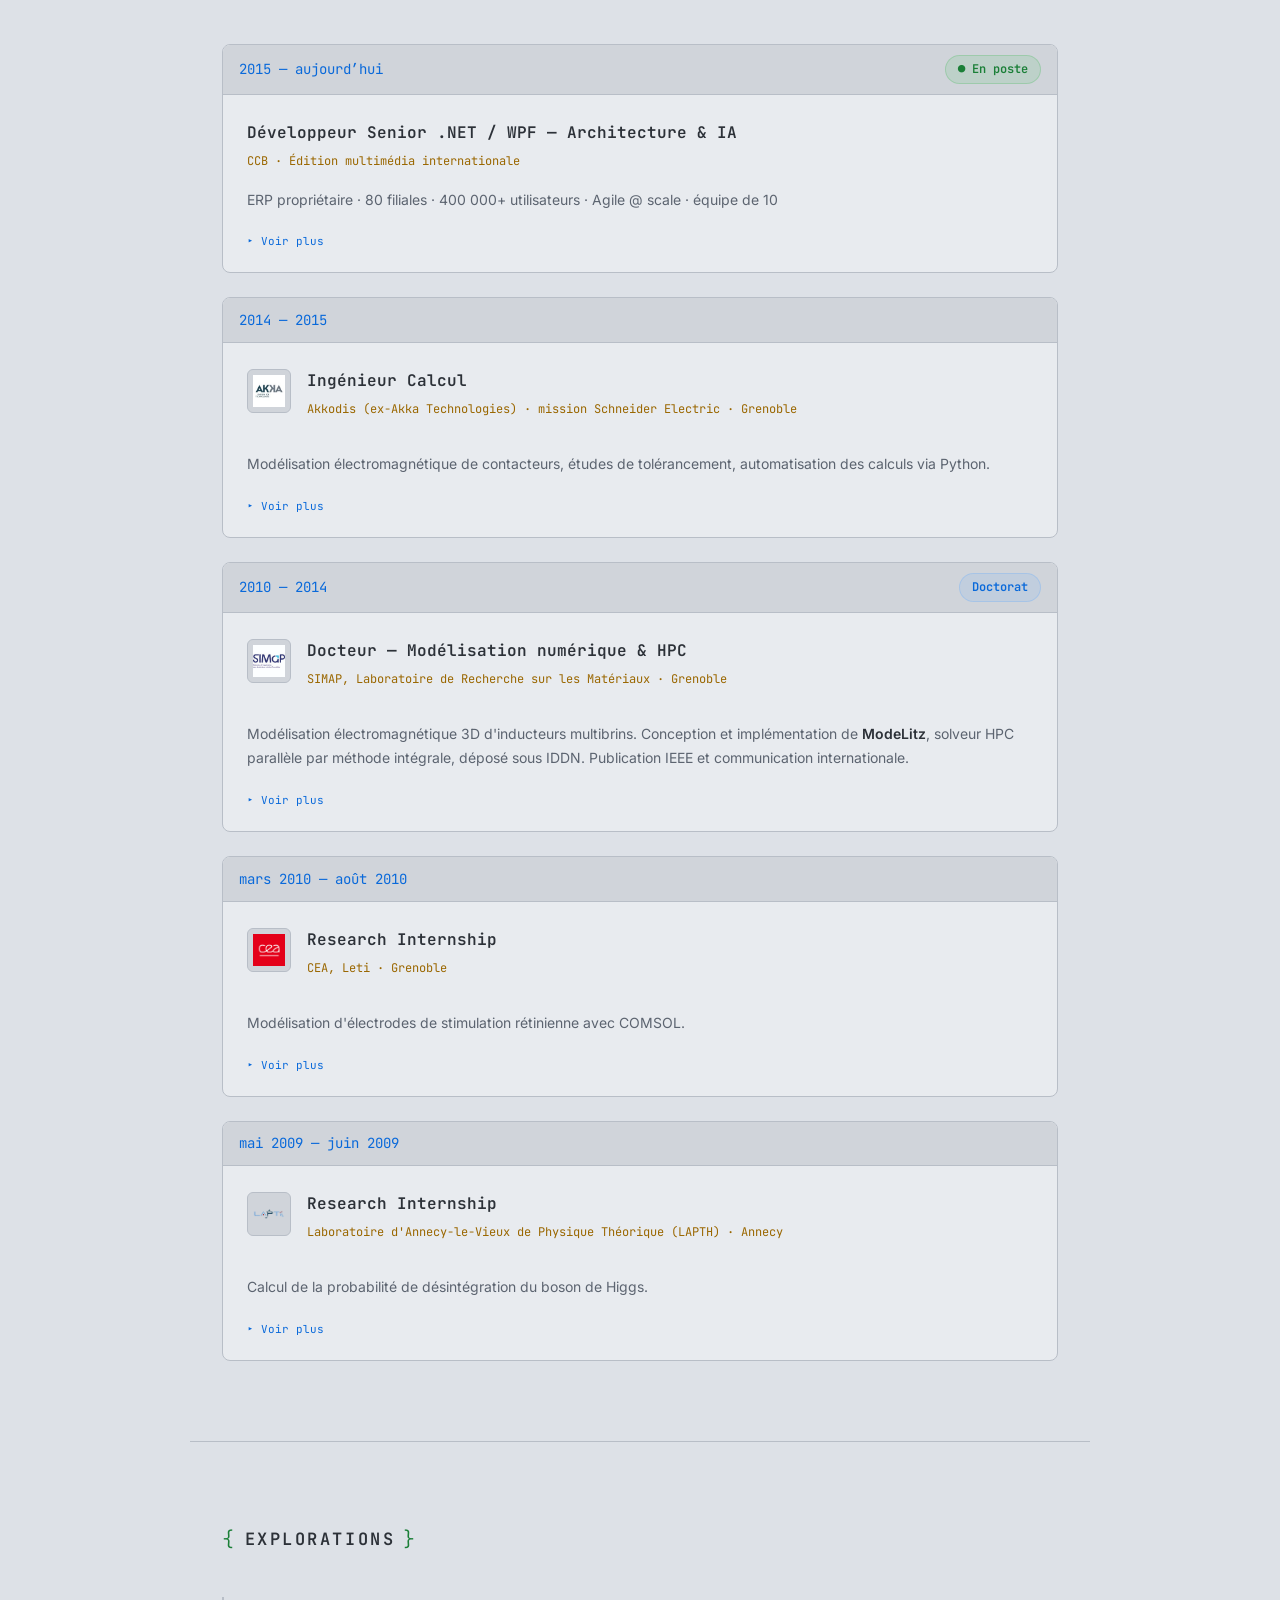
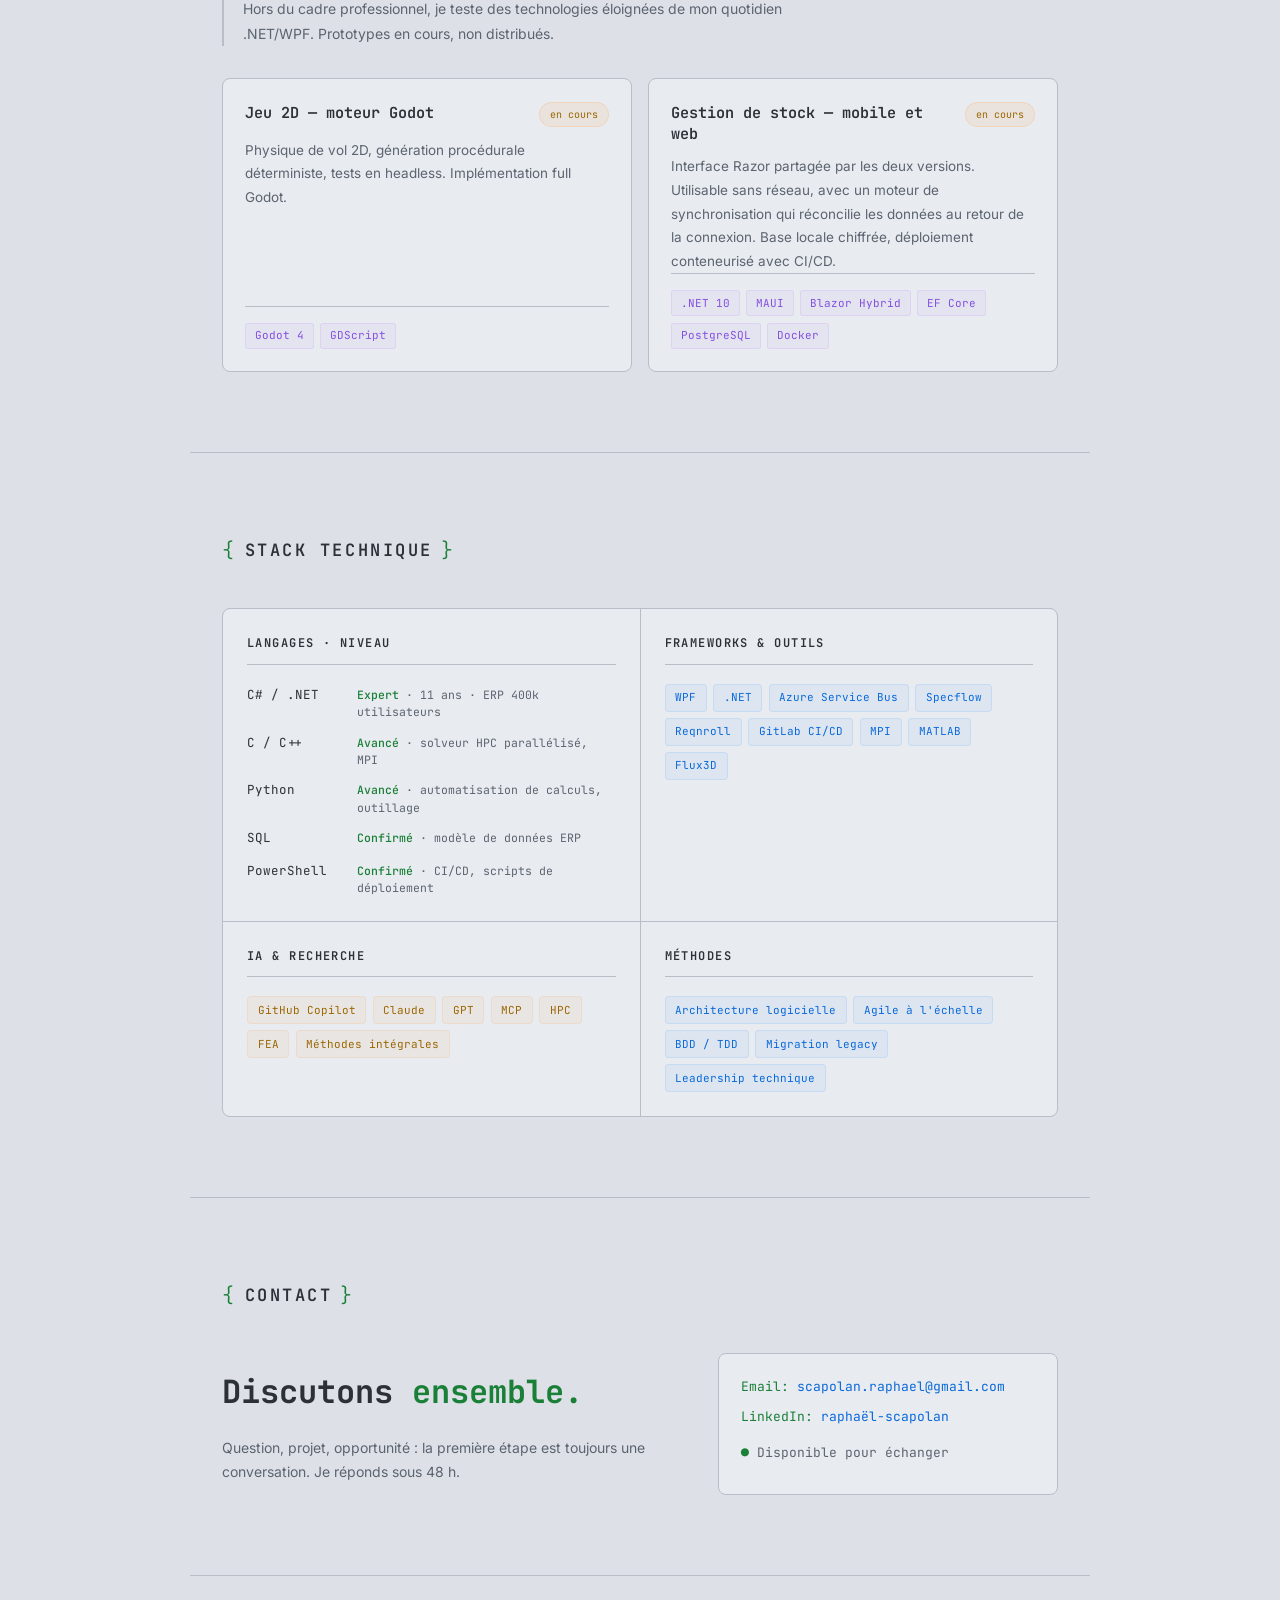
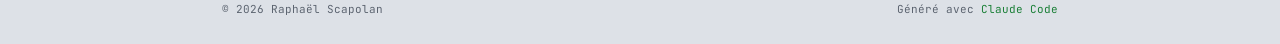
==== commit cc2b51ca: "Mettre à jour l'intitulé du profil (Architecte Logiciel .NET) Aligner le hero, les métadonnées og/tw" ====
--- a/index.html
+++ b/index.html
@@ -21,18 +21,18 @@
 <meta property="og:locale" content="fr_FR">
 <meta property="og:locale:alternate" content="en_US">
 <meta property="og:url" content="https://scapolanraphael-dev.github.io/raphaelscapolan.website/">
-<meta property="og:title" content="Raphaël Scapolan — Développeur Senior · Architecture · IA · PhD">
+<meta property="og:title" content="Raphaël Scapolan — Architecte Logiciel .NET | Modernisation ERP & Applications Métier | IA Générative | PhD">
 <meta property="og:description" content="11 ans sur un ERP 3-tier à 400 000+ utilisateurs : migration legacy, architecture Azure, intégration IA. PhD en modélisation numérique.">
 <meta property="og:image" content="https://scapolanraphael-dev.github.io/raphaelscapolan.website/assets/og-card.png">
 <meta property="og:image:width" content="1200">
 <meta property="og:image:height" content="630">
-<meta property="og:image:alt" content="Raphaël Scapolan — Développeur Senior · Architecture · IA · PhD">
+<meta property="og:image:alt" content="Raphaël Scapolan — Architecte Logiciel .NET | Modernisation ERP & Applications Métier | IA Générative | PhD">
 <meta property="profile:first_name" content="Raphaël">
 <meta property="profile:last_name" content="Scapolan">
 
 <!-- Twitter / X -->
 <meta name="twitter:card" content="summary_large_image">
-<meta name="twitter:title" content="Raphaël Scapolan — Développeur Senior · Architecture · IA · PhD">
+<meta name="twitter:title" content="Raphaël Scapolan — Architecte Logiciel .NET | Modernisation ERP & Applications Métier | IA Générative | PhD">
 <meta name="twitter:description" content="11 ans sur un ERP 3-tier à 400 000+ utilisateurs : migration legacy, architecture Azure, intégration IA. PhD en modélisation numérique.">
 <meta name="twitter:image" content="https://scapolanraphael-dev.github.io/raphaelscapolan.website/assets/og-card.png">
 
@@ -312,7 +312,7 @@
     <h1 class="hero-name">
       <span class="n-blue">Raphaël</span>&nbsp;<span class="n-green">Scapolan</span>
     </h1>
-    <p class="hero-role" data-i18n="hero.role">Développeur Senior · Architecture · IA · PhD</p>
+    <p class="hero-role" data-i18n="hero.role">Architecte Logiciel .NET | Modernisation ERP & Applications Métier | IA Générative | PhD</p>
     <p class="hero-desc" data-i18n="hero.desc">
       11 ans sur un ERP 3-tier à 400 000+ utilisateurs.
       <br>
@@ -632,7 +632,7 @@
   'nav.explorations': 'explorations',
   'nav.skills': 'stack',
   'nav.contact': 'contact',
-  'hero.role': 'Senior Developer · Architecture · AI · PhD',
+  'hero.role': '.NET Software Architect | ERP Modernization & Business Applications | Generative AI | PhD',
   'hero.desc': '11 years on a 3-tier ERP serving 400,000+ users.<br>Legacy migration, Azure architecture, AI integration.',
   'hero.status': 'Currently employed · open to discussions',
   'hero.experience': '11 years',
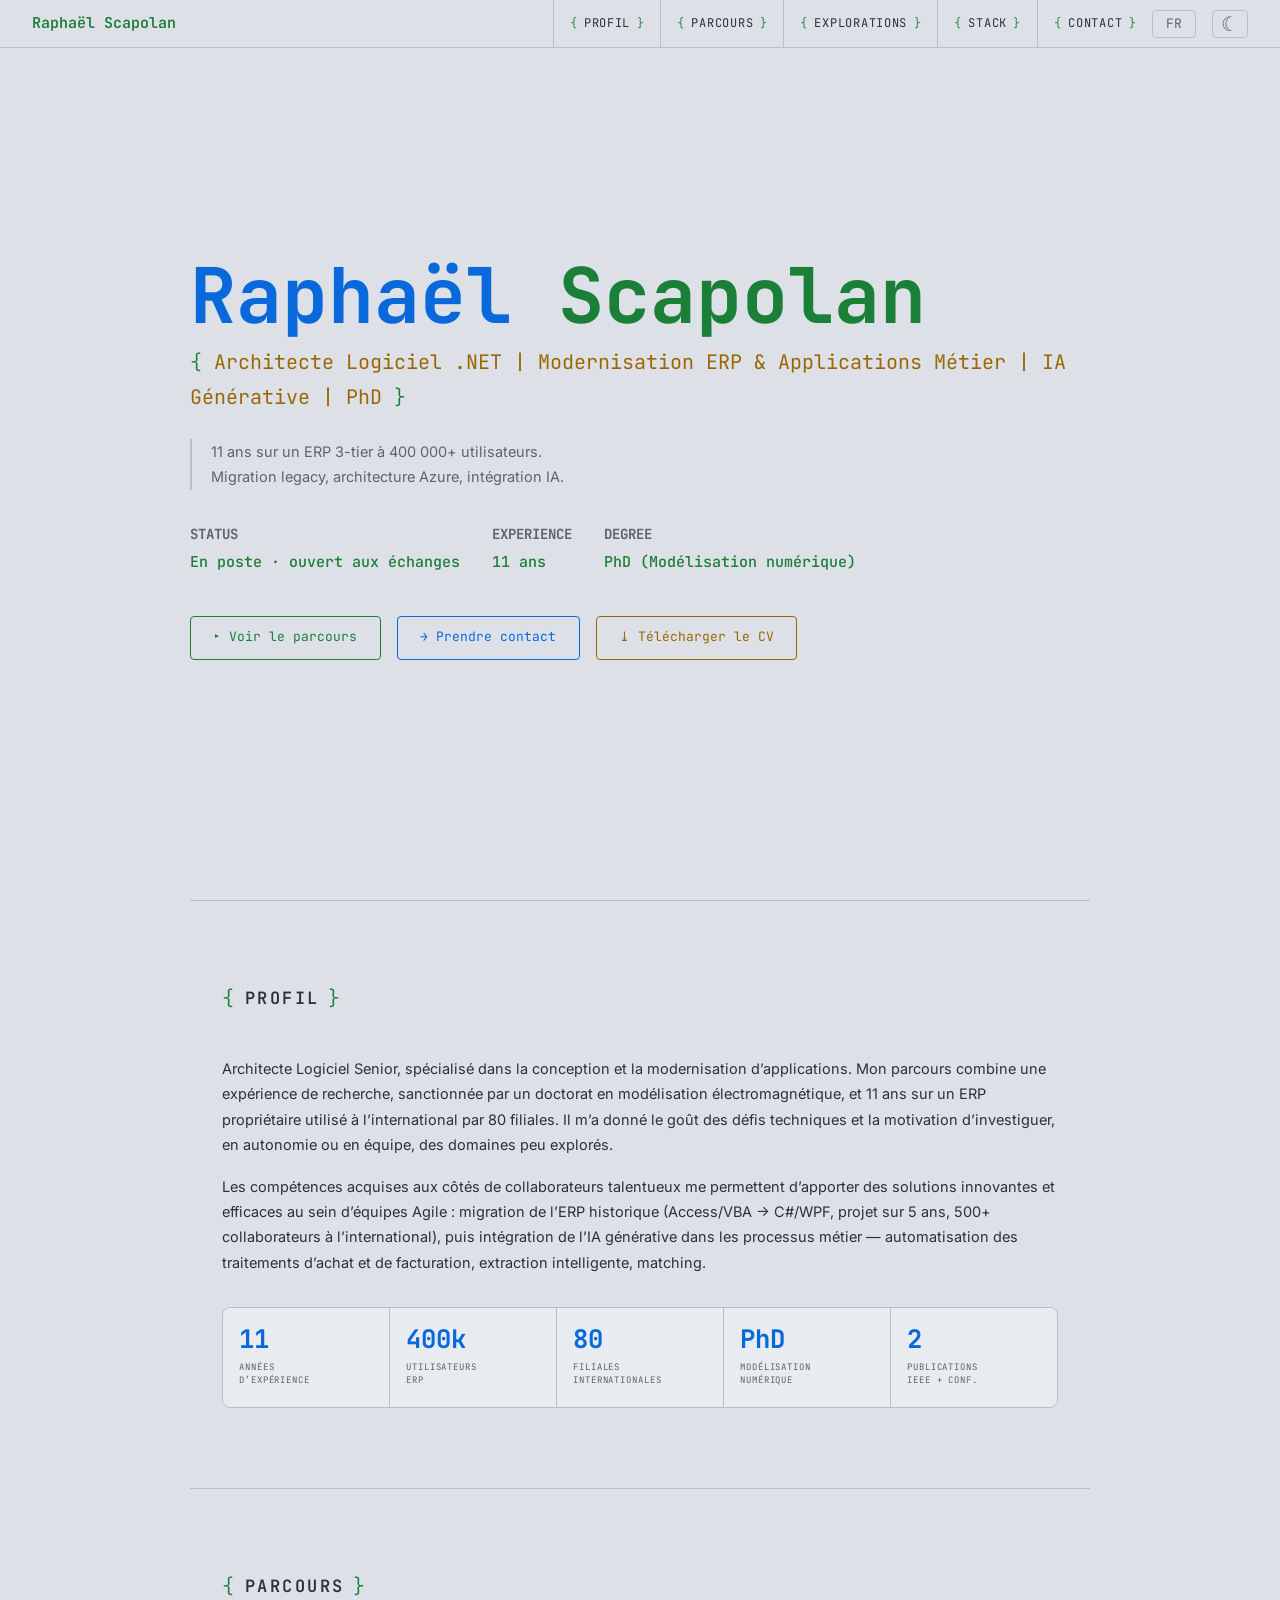
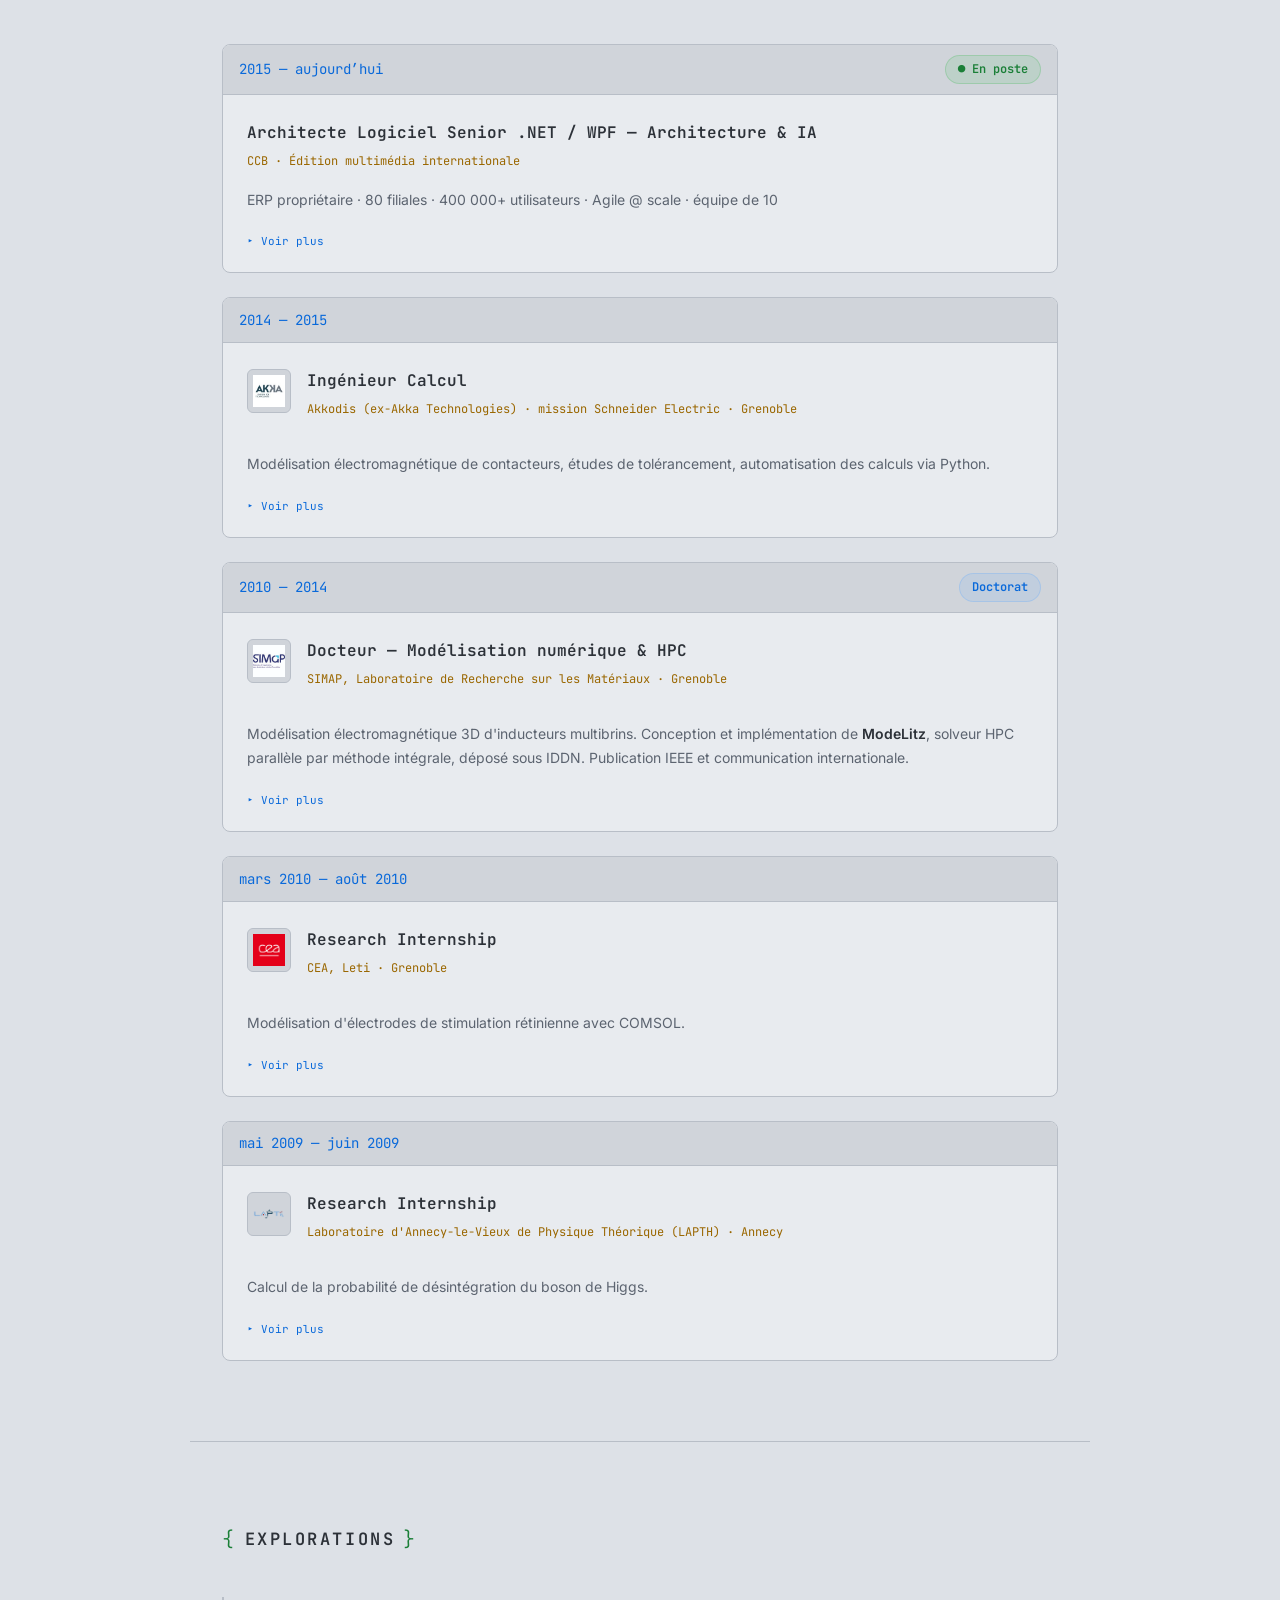
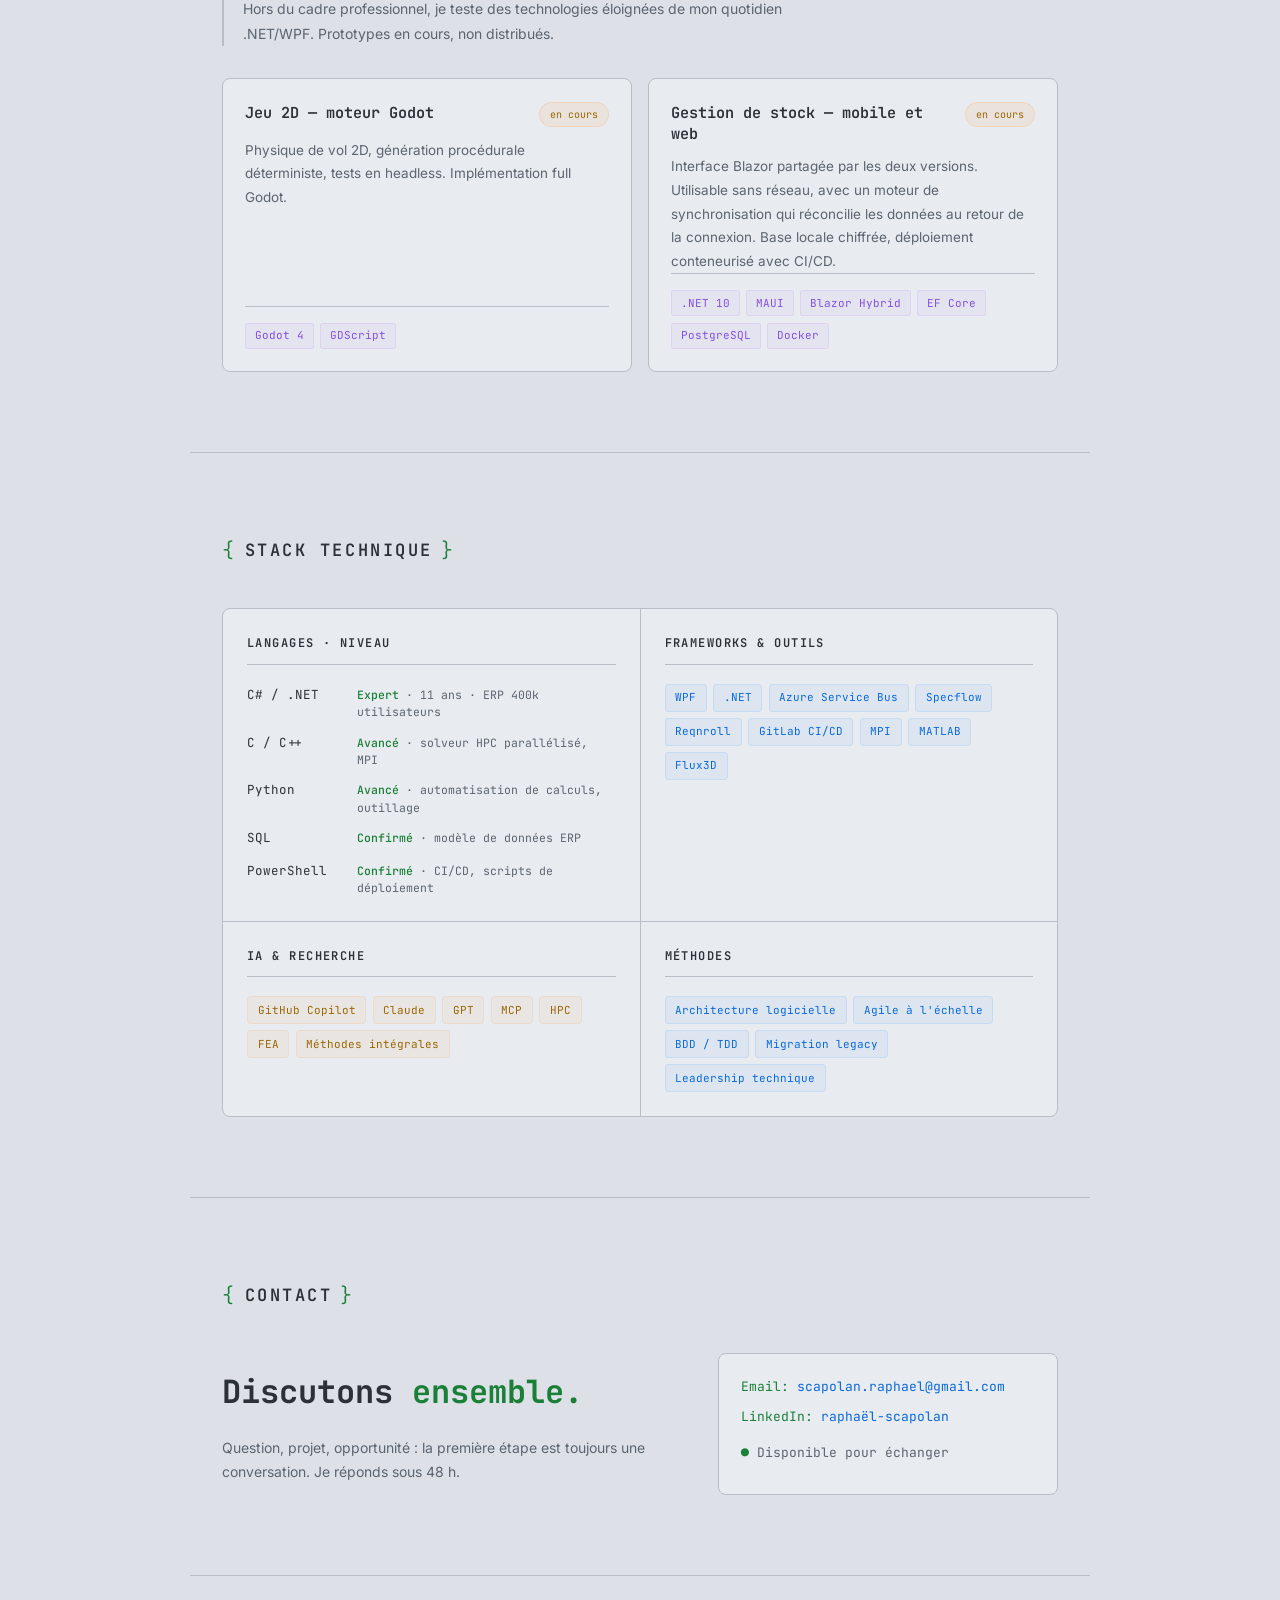
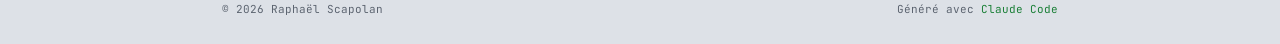
==== commit 5e4f1a37: "update cv" ====
--- a/index.html
+++ b/index.html
@@ -4,7 +4,7 @@
 <meta charset="UTF-8">
 <meta name="viewport" content="width=device-width, initial-scale=1.0">
 <title>Raphaël Scapolan . Portfolio</title>
-<meta name="description" content="Développeur Senior .NET/WPF et Architecte logiciel. 11 ans sur un ERP 3-tier à 400 000+ utilisateurs : migration legacy, architecture Azure, intégration IA. PhD en modélisation numérique.">
+<meta name="description" content="Architecte Logiciel Senior .NET/WPF. 11 ans sur un ERP 3-tier à 400 000+ utilisateurs : migration legacy, architecture Azure, intégration IA. PhD en modélisation numérique.">
 <meta name="author" content="Raphaël Scapolan">
 <link rel="canonical" href="https://scapolanraphael-dev.github.io/raphaelscapolan.website/">
 
@@ -336,7 +336,7 @@
   <p class="sec-head" data-i18n="about.title">profil</p>
   <div class="about-grid">
     <div class="about-text">
-      <p data-i18n="about.p1">Développeur Senior de logiciel, spécialisé dans la conception et la modernisation d’applications. Mon parcours combine une expérience de recherche, sanctionnée par un doctorat en modélisation électromagnétique, et 11 ans sur un ERP propriétaire utilisé à l’international par 80 filiales. Il m’a donné le goût des défis techniques et la motivation d’investiguer, en autonomie ou en équipe, des domaines peu explorés.</p>
+      <p data-i18n="about.p1">Architecte Logiciel Senior, spécialisé dans la conception et la modernisation d’applications. Mon parcours combine une expérience de recherche, sanctionnée par un doctorat en modélisation électromagnétique, et 11 ans sur un ERP propriétaire utilisé à l’international par 80 filiales. Il m’a donné le goût des défis techniques et la motivation d’investiguer, en autonomie ou en équipe, des domaines peu explorés.</p>
       <p data-i18n="about.p2">Les compétences acquises aux côtés de collaborateurs talentueux me permettent d’apporter des solutions innovantes et efficaces au sein d’équipes Agile : migration de l’ERP historique (Access/VBA → C#/WPF, projet sur 5 ans, 500+ collaborateurs à l’international), puis intégration de l’IA générative dans les processus métier — automatisation des traitements d’achat et de facturation, extraction intelligente, matching.</p>
     </div>
     <div class="stats-grid">
@@ -359,7 +359,7 @@
         <span class="exp-pill pill-g" data-i18n="exp.1.status">● En poste</span>
       </div>
       <div class="exp-body">
-        <p class="exp-t" data-i18n="exp.1.title">Développeur Senior .NET / WPF — Architecture & IA</p>
+        <p class="exp-t" data-i18n="exp.1.title">Architecte Logiciel Senior .NET / WPF — Architecture & IA</p>
         <p class="exp-org" data-i18n="exp.1.org">CCB · Édition multimédia internationale</p>
         <p class="exp-p" data-i18n="exp.1.desc">ERP propriétaire · 80 filiales · 400 000+ utilisateurs · Agile @ scale · équipe de 10</p>
         <div class="exp-more">
@@ -527,7 +527,7 @@
         <p class="expl-t" data-i18n="expl.2.title">Gestion de stock — mobile et web</p>
         <span class="expl-pill" data-i18n="expl.wip">en cours</span>
       </div>
-      <p class="expl-p" data-i18n="expl.2.desc">Interface Razor partagée par les deux versions. Utilisable sans réseau, avec un moteur de synchronisation qui réconcilie les données au retour de la connexion. Base locale chiffrée, déploiement conteneurisé avec CI/CD.</p>
+      <p class="expl-p" data-i18n="expl.2.desc">Interface Blazor partagée par les deux versions. Utilisable sans réseau, avec un moteur de synchronisation qui réconcilie les données au retour de la connexion. Base locale chiffrée, déploiement conteneurisé avec CI/CD.</p>
       <div class="exp-stack">
         <span class="stag">.NET 10</span><span class="stag">MAUI</span><span class="stag">Blazor Hybrid</span>
         <span class="stag">EF Core</span><span class="stag">PostgreSQL</span><span class="stag">Docker</span>
@@ -641,7 +641,7 @@
   'hero.cta2': '→ Get in touch',
   'hero.cta3': '⤓ Download CV',
   'about.title': 'profile',
-  'about.p1': 'Senior software developer, specialized in application design and modernization. My background combines research experience — culminating in a PhD in electromagnetic modeling — with 11 years on a proprietary ERP used internationally by 80 subsidiaries. It gave me a taste for technical challenges and the drive to investigate uncharted areas, on my own or as a team.',
+  'about.p1': 'Senior Software Architect, specialized in application design and modernization. My background combines research experience — culminating in a PhD in electromagnetic modeling — with 11 years on a proprietary ERP used internationally by 80 subsidiaries. It gave me a taste for technical challenges and the drive to investigate uncharted areas, on my own or as a team.',
   'about.p2': 'The skills I have gained alongside talented colleagues allow me to bring innovative, effective solutions to Agile teams: migration of the legacy ERP (Access/VBA → C#/WPF, a 5-year project with 500+ international collaborators), then integration of generative AI into business processes — procurement and invoicing automation, intelligent extraction, matching.',
   'about.stat1': 'years<br>experience',
   'about.stat2': 'ERP<br>users',
@@ -651,7 +651,7 @@
   'exp.title': 'experience',
   'exp.1.year': '2015 — today',
   'exp.1.status': '● Currently employed',
-  'exp.1.title': 'Senior Developer .NET / WPF — Architecture & AI',
+  'exp.1.title': 'Senior Software Architect .NET / WPF — Architecture & AI',
   'exp.1.org': 'CCB · International Multimedia Publishing',
   'exp.1.desc': 'Proprietary ERP · 80 subsidiaries · 400,000+ users · Agile @ scale · team of 10',
   'exp.1.li1': '<b>Major Migration (5 years)</b> — Overhaul of legacy ERP from Access/VBA to C# / WPF',
@@ -696,7 +696,7 @@
   'expl.1.title': '2D game — Godot engine',
   'expl.1.desc': '2D flight physics, deterministic procedural generation, synthesized audio, headless test suite. A full GODOT implementation.',
   'expl.2.title': 'Stock management — mobile and web',
-  'expl.2.desc': 'Razor interface shared by both versions. Usable without a network connection, with a synchronization engine that reconciles data once connectivity returns. Encrypted local database, containerized deployment with CI/CD.',
+  'expl.2.desc': 'Blazor interface shared by both versions. Usable without a network connection, with a synchronization engine that reconciles data once connectivity returns. Encrypted local database, containerized deployment with CI/CD.',
   'skills.title': 'tech stack',
   'skills.languages': 'languages · level',
   'skills.frameworks': 'frameworks & tools',
